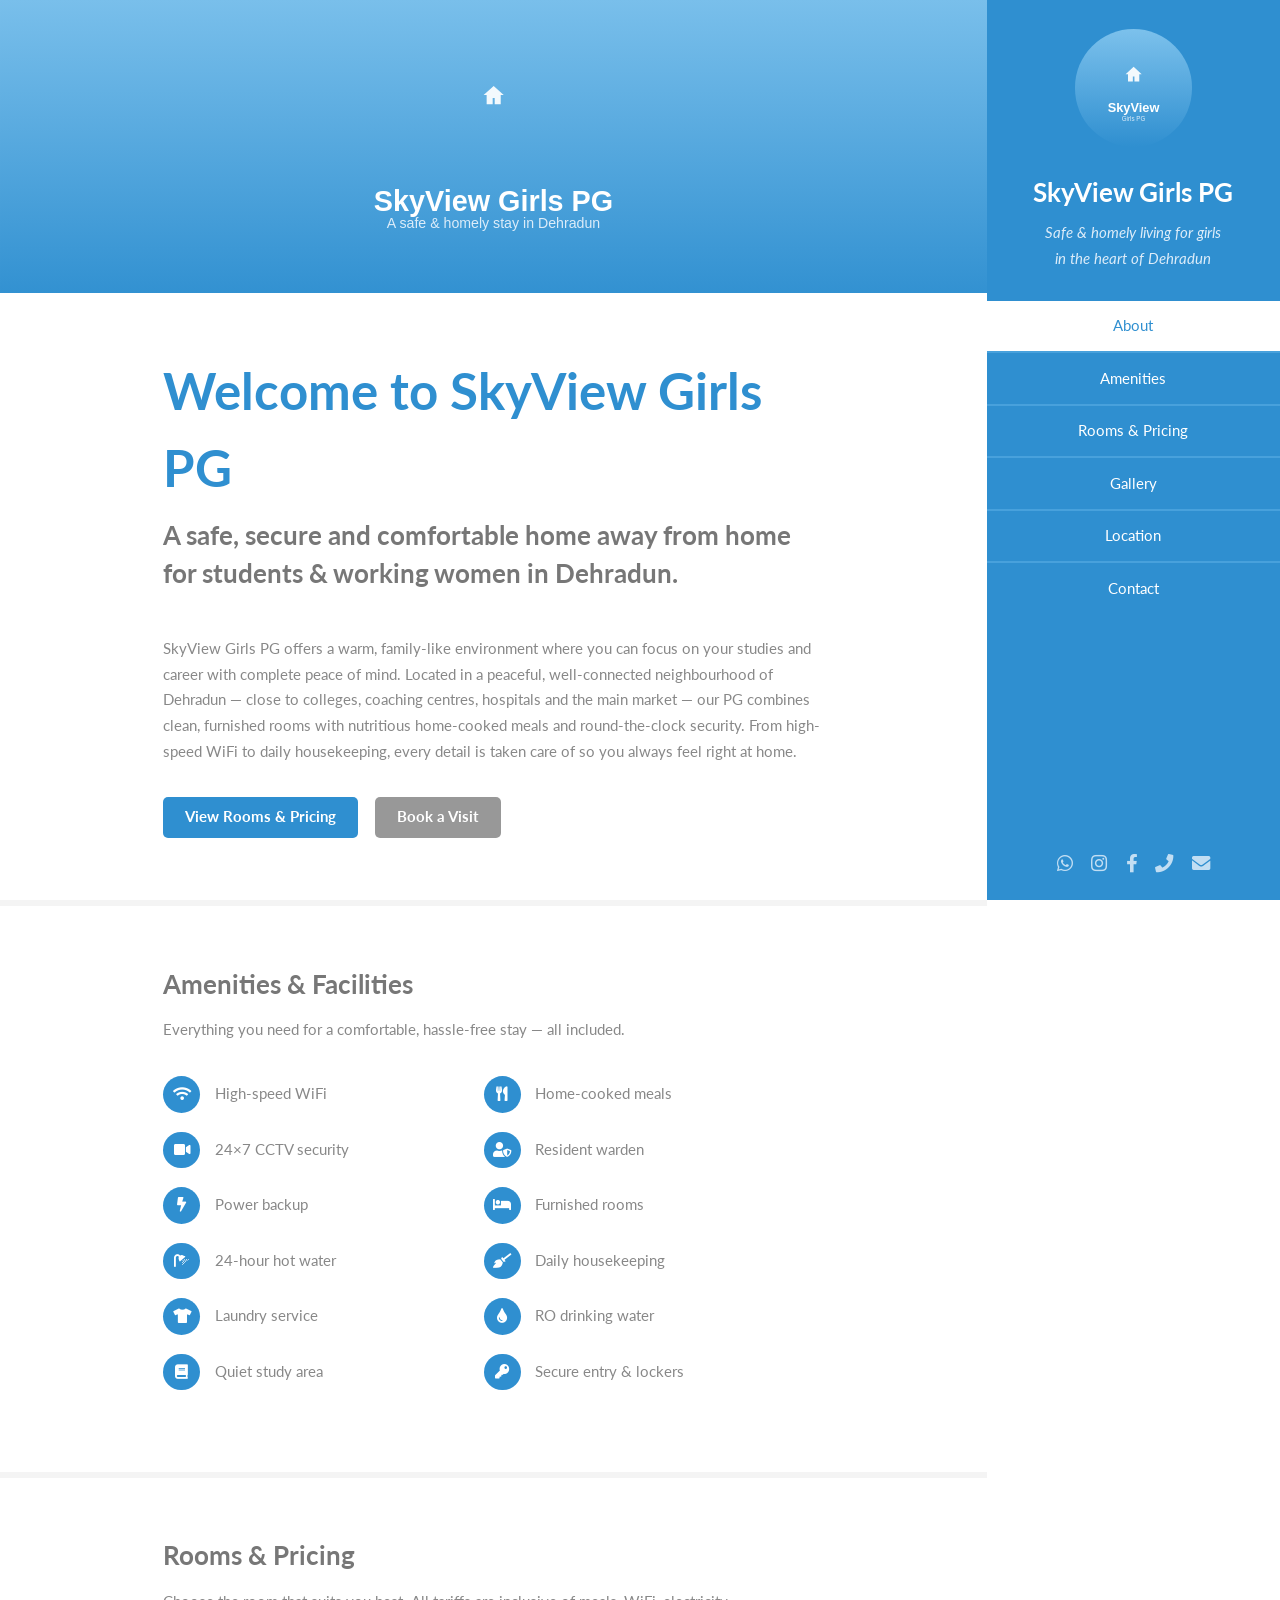
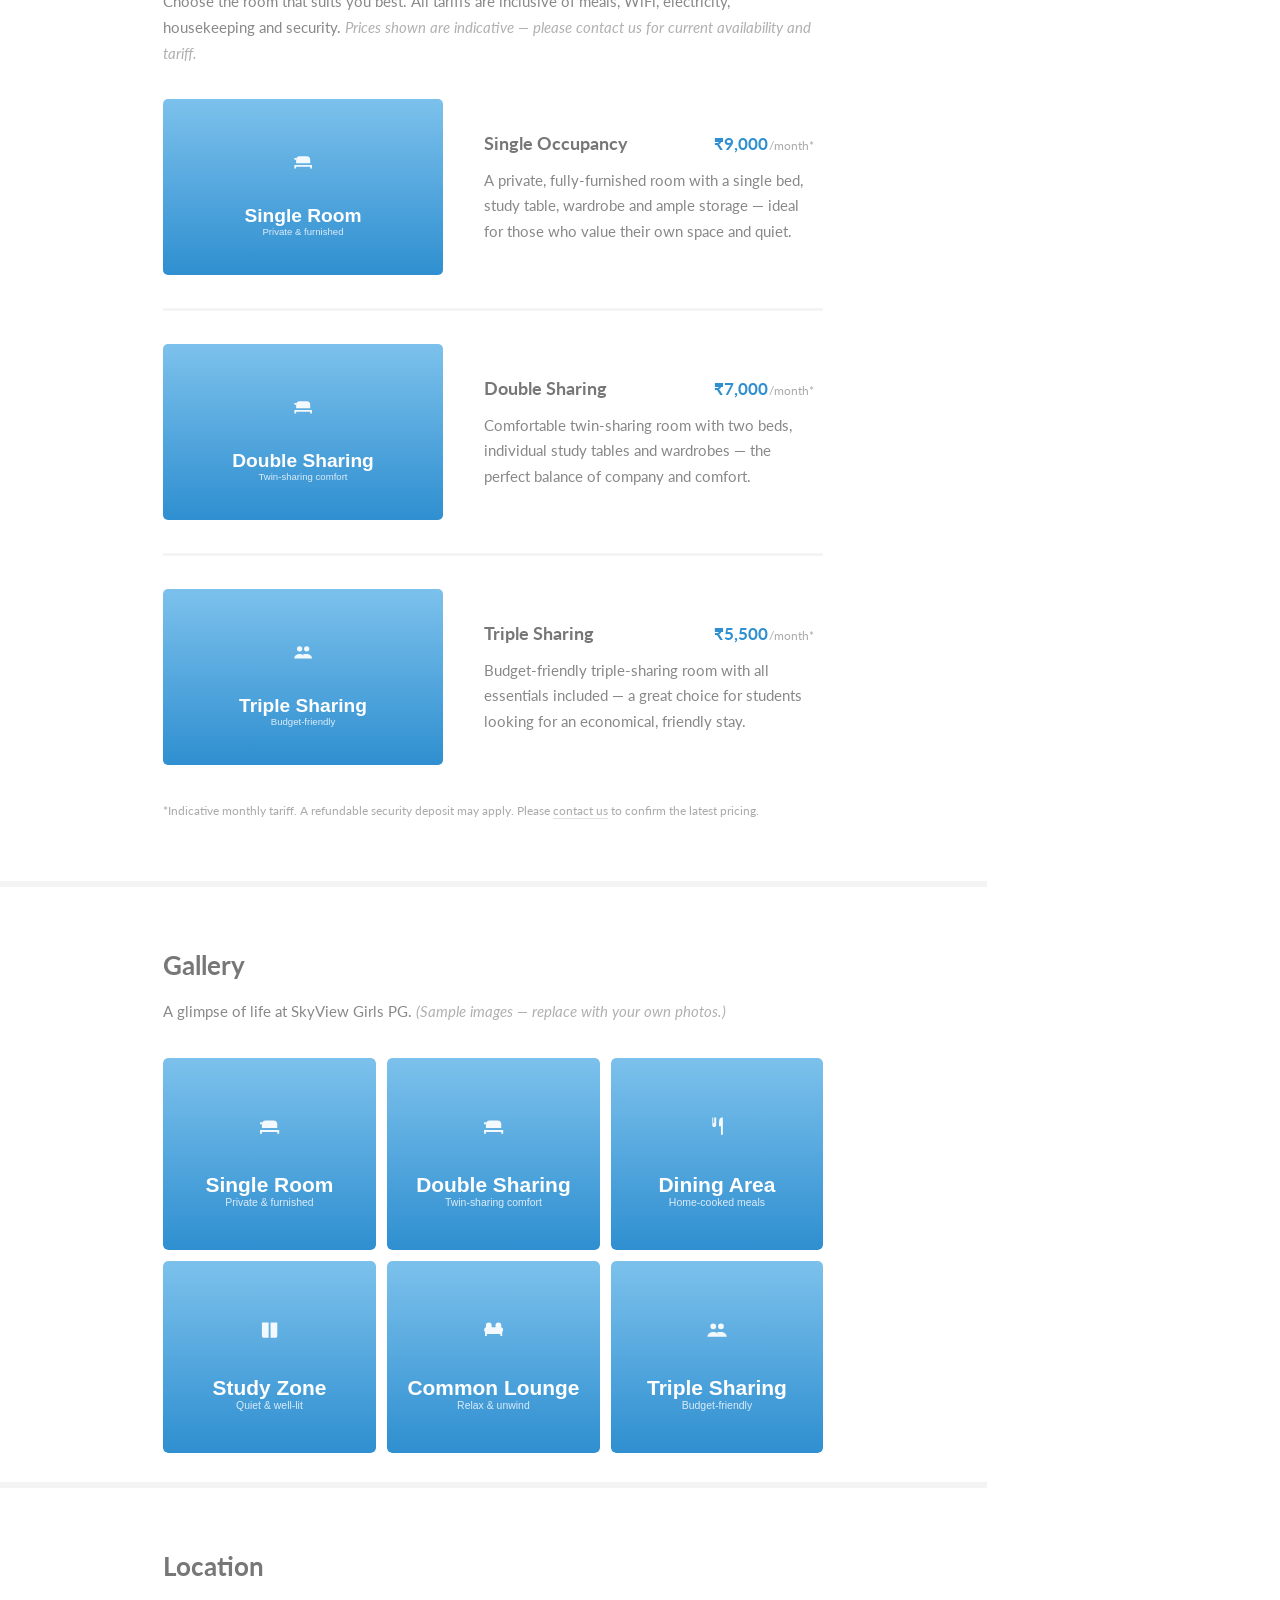
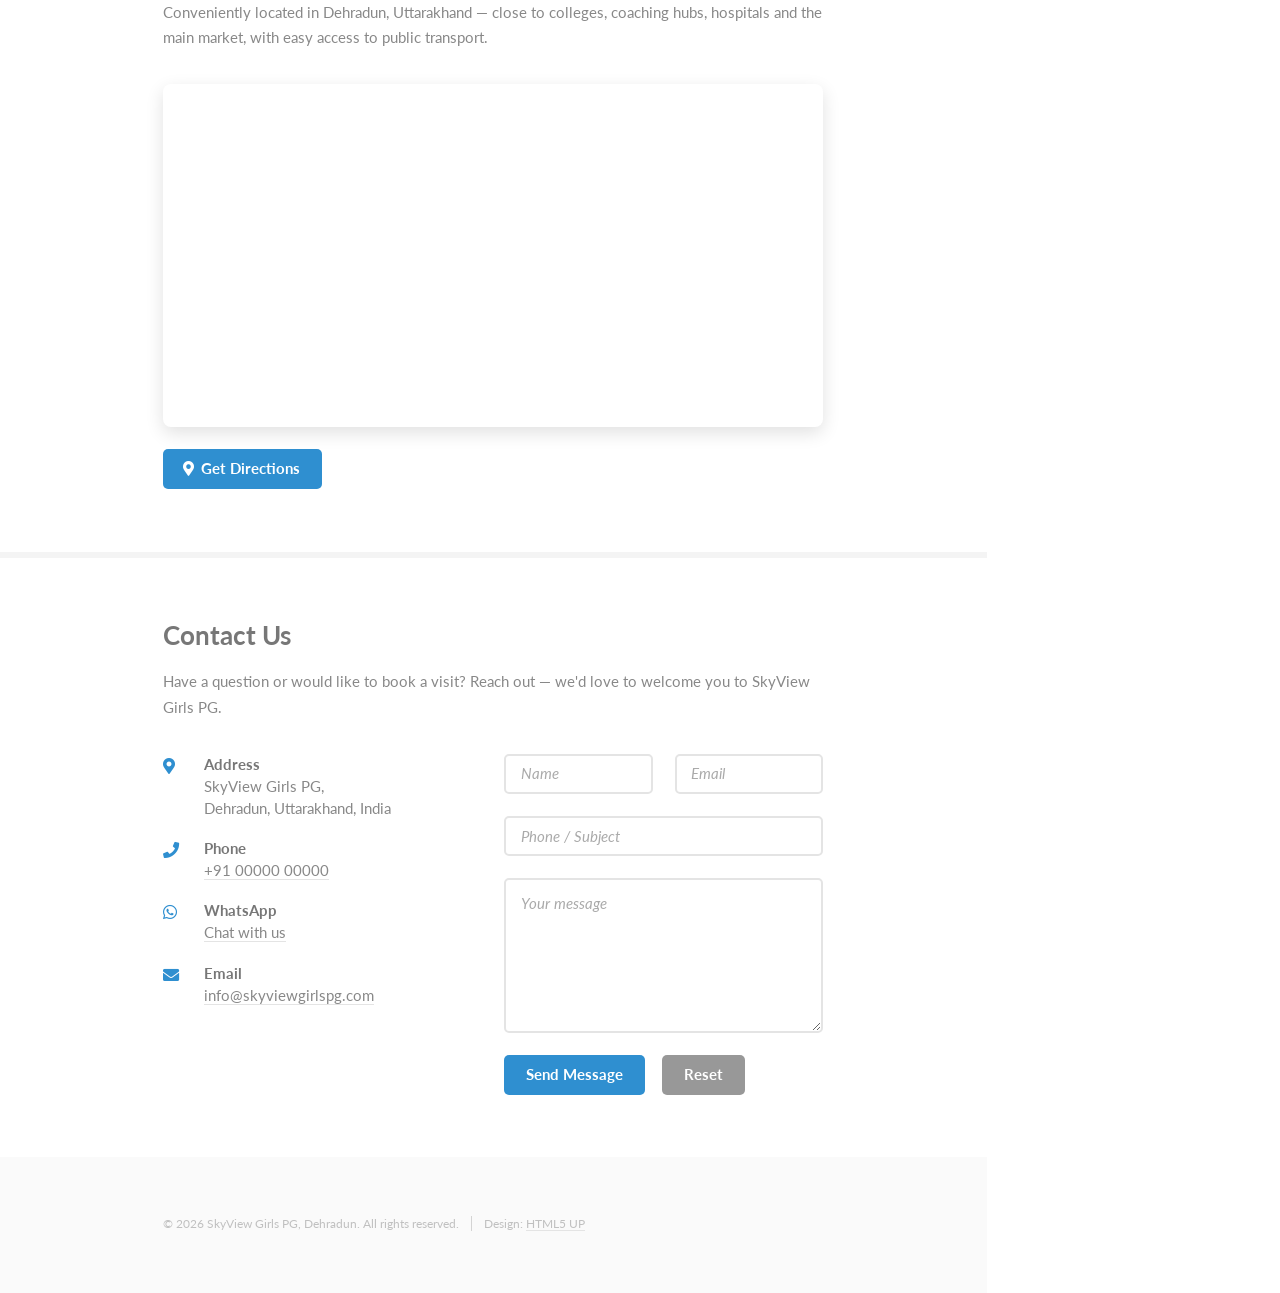
==== index.html @ c30abdba "Add files via upload" ====
<!DOCTYPE HTML>
<!--
	SkyView Girls PG, Dehradun
	Built on "Read Only" by HTML5 UP (html5up.net | @ajlkn)
	Free for personal and commercial use under the CCA 3.0 license (html5up.net/license)
-->
<html lang="en">
	<head>
		<title>SkyView Girls PG, Dehradun | Safe &amp; Homely Stay for Girls</title>
		<meta charset="utf-8" />
		<meta name="viewport" content="width=device-width, initial-scale=1" />
		<meta name="description" content="SkyView Girls PG, Dehradun - a safe, secure and homely paying guest accommodation for students and working women. Furnished rooms, home-cooked meals, WiFi, 24x7 CCTV security and power backup." />
		<meta name="keywords" content="Girls PG Dehradun, PG for girls Dehradun, ladies hostel Dehradun, working women PG, students PG Dehradun, SkyView Girls PG" />
		<meta property="og:title" content="SkyView Girls PG, Dehradun" />
		<meta property="og:description" content="A safe and comfortable home away from home for girls in Dehradun." />
		<meta property="og:type" content="website" />
		<link rel="stylesheet" href="assets/css/main.css" />
		<link rel="stylesheet" href="assets/css/custom.css" />
	</head>
	<body class="is-preload">

		<!-- Header / Sidebar -->
			<section id="header">
				<header>
					<span class="image avatar"><img src="images/logo.svg" alt="SkyView Girls PG logo" /></span>
					<h1 id="logo"><a href="#header">SkyView Girls PG</a></h1>
					<p>Safe &amp; homely living for girls<br />
					in the heart of Dehradun</p>
				</header>
				<nav id="nav">
					<ul>
						<li><a href="#one" class="active">About</a></li>
						<li><a href="#two">Amenities</a></li>
						<li><a href="#three">Rooms &amp; Pricing</a></li>
						<li><a href="#gallery">Gallery</a></li>
						<li><a href="#location">Location</a></li>
						<li><a href="#four">Contact</a></li>
					</ul>
				</nav>
				<footer>
					<ul class="icons">
						<li><a href="https://wa.me/910000000000" class="icon brands fa-whatsapp" target="_blank" rel="noopener"><span class="label">WhatsApp</span></a></li>
						<li><a href="https://www.instagram.com/" class="icon brands fa-instagram" target="_blank" rel="noopener"><span class="label">Instagram</span></a></li>
						<li><a href="https://www.facebook.com/" class="icon brands fa-facebook-f" target="_blank" rel="noopener"><span class="label">Facebook</span></a></li>
						<li><a href="tel:+910000000000" class="icon solid fa-phone"><span class="label">Phone</span></a></li>
						<li><a href="mailto:info@skyviewgirlspg.com" class="icon solid fa-envelope"><span class="label">Email</span></a></li>
					</ul>
				</footer>
			</section>

		<!-- Wrapper -->
			<div id="wrapper">

				<!-- Main -->
					<div id="main">

						<!-- About -->
							<section id="one">
								<div class="image main" data-position="center">
									<img src="images/banner.svg" alt="SkyView Girls PG, Dehradun" />
								</div>
								<div class="container">
									<header class="major">
										<h2>Welcome to SkyView Girls PG</h2>
										<p>A safe, secure and comfortable home away from home<br />
										for students &amp; working women in Dehradun.</p>
									</header>
									<p>SkyView Girls PG offers a warm, family-like environment where you can focus on your studies and career with complete peace of mind. Located in a peaceful, well-connected neighbourhood of Dehradun &mdash; close to colleges, coaching centres, hospitals and the main market &mdash; our PG combines clean, furnished rooms with nutritious home-cooked meals and round-the-clock security. From high-speed WiFi to daily housekeeping, every detail is taken care of so you always feel right at home.</p>
									<ul class="actions">
										<li><a href="#three" class="button primary">View Rooms &amp; Pricing</a></li>
										<li><a href="#four" class="button">Book a Visit</a></li>
									</ul>
								</div>
							</section>

						<!-- Amenities -->
							<section id="two">
								<div class="container">
									<h3>Amenities &amp; Facilities</h3>
									<p>Everything you need for a comfortable, hassle-free stay &mdash; all included.</p>
									<ul class="feature-icons">
										<li class="icon solid fa-wifi">High-speed WiFi</li>
										<li class="icon solid fa-utensils">Home-cooked meals</li>
										<li class="icon solid fa-video">24&times;7 CCTV security</li>
										<li class="icon solid fa-user-shield">Resident warden</li>
										<li class="icon solid fa-bolt">Power backup</li>
										<li class="icon solid fa-bed">Furnished rooms</li>
										<li class="icon solid fa-shower">24-hour hot water</li>
										<li class="icon solid fa-broom">Daily housekeeping</li>
										<li class="icon solid fa-tshirt">Laundry service</li>
										<li class="icon solid fa-tint">RO drinking water</li>
										<li class="icon solid fa-book">Quiet study area</li>
										<li class="icon solid fa-key">Secure entry &amp; lockers</li>
									</ul>
								</div>
							</section>

						<!-- Rooms & Pricing -->
							<section id="three">
								<div class="container">
									<h3>Rooms &amp; Pricing</h3>
									<p>Choose the room that suits you best. All tariffs are inclusive of meals, WiFi, electricity, housekeeping and security. <em>Prices shown are indicative &mdash; please contact us for current availability and tariff.</em></p>
									<div class="features">
										<article>
											<span class="image"><img src="images/room-single.svg" alt="Single occupancy room" /></span>
											<div class="inner">
												<h4>Single Occupancy <span class="price">&#8377;9,000<small>/month*</small></span></h4>
												<p>A private, fully-furnished room with a single bed, study table, wardrobe and ample storage &mdash; ideal for those who value their own space and quiet.</p>
											</div>
										</article>
										<article>
											<span class="image"><img src="images/room-double.svg" alt="Double sharing room" /></span>
											<div class="inner">
												<h4>Double Sharing <span class="price">&#8377;7,000<small>/month*</small></span></h4>
												<p>Comfortable twin-sharing room with two beds, individual study tables and wardrobes &mdash; the perfect balance of company and comfort.</p>
											</div>
										</article>
										<article>
											<span class="image"><img src="images/room-triple.svg" alt="Triple sharing room" /></span>
											<div class="inner">
												<h4>Triple Sharing <span class="price">&#8377;5,500<small>/month*</small></span></h4>
												<p>Budget-friendly triple-sharing room with all essentials included &mdash; a great choice for students looking for an economical, friendly stay.</p>
											</div>
										</article>
									</div>
									<p class="note">*Indicative monthly tariff. A refundable security deposit may apply. Please <a href="#four">contact us</a> to confirm the latest pricing.</p>
								</div>
							</section>

						<!-- Gallery -->
							<section id="gallery">
								<div class="container">
									<h3>Gallery</h3>
									<p>A glimpse of life at SkyView Girls PG. <em>(Sample images &mdash; replace with your own photos.)</em></p>
									<div class="row gtr-50 gtr-uniform gallery-grid">
										<div class="col-4 col-6-medium col-12-small"><span class="image fit"><img src="images/room-single.svg" alt="Single room" /></span></div>
										<div class="col-4 col-6-medium col-12-small"><span class="image fit"><img src="images/room-double.svg" alt="Double sharing room" /></span></div>
										<div class="col-4 col-6-medium col-12-small"><span class="image fit"><img src="images/gallery-dining.svg" alt="Dining area" /></span></div>
										<div class="col-4 col-6-medium col-12-small"><span class="image fit"><img src="images/gallery-study.svg" alt="Study zone" /></span></div>
										<div class="col-4 col-6-medium col-12-small"><span class="image fit"><img src="images/gallery-common.svg" alt="Common lounge" /></span></div>
										<div class="col-4 col-6-medium col-12-small"><span class="image fit"><img src="images/room-triple.svg" alt="Triple sharing room" /></span></div>
									</div>
								</div>
							</section>

						<!-- Location -->
							<section id="location">
								<div class="container">
									<h3>Location</h3>
									<p>Conveniently located in Dehradun, Uttarakhand &mdash; close to colleges, coaching hubs, hospitals and the main market, with easy access to public transport.</p>
									<div class="map-embed">
										<iframe
											title="SkyView Girls PG location map"
											src="https://maps.google.com/maps?q=SkyView%20Girl's%20PG%2C%20Dehradun&amp;z=16&amp;output=embed"
											loading="lazy" referrerpolicy="no-referrer-when-downgrade" allowfullscreen></iframe>
									</div>
									<ul class="actions">
										<li><a href="https://maps.app.goo.gl/1UruyWRMV9pZRRxg6" class="button primary icon solid fa-map-marker-alt" target="_blank" rel="noopener">Get Directions</a></li>
									</ul>
								</div>
							</section>

						<!-- Contact -->
							<section id="four">
								<div class="container">
									<h3>Contact Us</h3>
									<p>Have a question or would like to book a visit? Reach out &mdash; we'd love to welcome you to SkyView Girls PG.</p>

									<div class="row">
										<div class="col-6 col-12-medium">
											<ul class="contact-list">
												<li class="icon solid fa-map-marker-alt"><strong>Address</strong><br />SkyView Girls PG,<br />Dehradun, Uttarakhand, India</li>
												<li class="icon solid fa-phone"><strong>Phone</strong><br /><a href="tel:+910000000000">+91 00000 00000</a></li>
												<li class="icon brands fa-whatsapp"><strong>WhatsApp</strong><br /><a href="https://wa.me/910000000000" target="_blank" rel="noopener">Chat with us</a></li>
												<li class="icon solid fa-envelope"><strong>Email</strong><br /><a href="mailto:info@skyviewgirlspg.com">info@skyviewgirlspg.com</a></li>
											</ul>
										</div>
										<div class="col-6 col-12-medium">
											<!-- NOTE: This static site cannot send email on its own.
											     To receive submissions, set the form "action" to a service
											     like Formspree (https://formspree.io) — e.g.
											     action="https://formspree.io/f/your-id" method="POST" -->
											<form method="post" action="#">
												<div class="row gtr-uniform">
													<div class="col-6 col-12-xsmall"><input type="text" name="name" id="name" placeholder="Name" required /></div>
													<div class="col-6 col-12-xsmall"><input type="email" name="email" id="email" placeholder="Email" required /></div>
													<div class="col-12"><input type="text" name="subject" id="subject" placeholder="Phone / Subject" /></div>
													<div class="col-12"><textarea name="message" id="message" placeholder="Your message" rows="5"></textarea></div>
													<div class="col-12">
														<ul class="actions">
															<li><input type="submit" class="primary" value="Send Message" /></li>
															<li><input type="reset" value="Reset" /></li>
														</ul>
													</div>
												</div>
											</form>
										</div>
									</div>
								</div>
							</section>

					</div>

				<!-- Footer -->
					<section id="footer">
						<div class="container">
							<ul class="copyright">
								<li>&copy; 2026 SkyView Girls PG, Dehradun. All rights reserved.</li><li>Design: <a href="http://html5up.net">HTML5 UP</a></li>
							</ul>
						</div>
					</section>

			</div>

		<!-- Scripts -->
			<script src="assets/js/jquery.min.js"></script>
			<script src="assets/js/jquery.scrollex.min.js"></script>
			<script src="assets/js/jquery.scrolly.min.js"></script>
			<script src="assets/js/browser.min.js"></script>
			<script src="assets/js/breakpoints.min.js"></script>
			<script src="assets/js/util.js"></script>
			<script src="assets/js/main.js"></script>

	</body>
</html>
---- assets/css/main.css ----
@import url("fontawesome-all.min.css");
@import url("https://fonts.googleapis.com/css?family=Lato:400,400italic,700,700italic|Source+Code+Pro:400");

/*
	Read Only by HTML5 UP
	html5up.net | @ajlkn
	Free for personal and commercial use under the CCA 3.0 license (html5up.net/license)
*/

html, body, div, span, applet, object,
iframe, h1, h2, h3, h4, h5, h6, p, blockquote,
pre, a, abbr, acronym, address, big, cite,
code, del, dfn, em, img, ins, kbd, q, s, samp,
small, strike, strong, sub, sup, tt, var, b,
u, i, center, dl, dt, dd, ol, ul, li, fieldset,
form, label, legend, table, caption, tbody,
tfoot, thead, tr, th, td, article, aside,
canvas, details, embed, figure, figcaption,
footer, header, hgroup, menu, nav, output, ruby,
section, summary, time, mark, audio, video {
	margin: 0;
	padding: 0;
	border: 0;
	font-size: 100%;
	font: inherit;
	vertical-align: baseline;}

article, aside, details, figcaption, figure,
footer, header, hgroup, menu, nav, section {
	display: block;}

body {
	line-height: 1;
}

ol, ul {
	list-style: none;
}

blockquote, q {
	quotes: none;
}

	blockquote:before, blockquote:after, q:before, q:after {
		content: '';
		content: none;
	}

table {
	border-collapse: collapse;
	border-spacing: 0;
}

body {
	-webkit-text-size-adjust: none;
}

mark {
	background-color: transparent;
	color: inherit;
}

input::-moz-focus-inner {
	border: 0;
	padding: 0;
}

input, select, textarea {
	-moz-appearance: none;
	-webkit-appearance: none;
	-ms-appearance: none;
	appearance: none;
}

/* Basic */

	html {
		box-sizing: border-box;
	}

	*, *:before, *:after {
		box-sizing: inherit;
	}

	body {
		background: #fff;
	}

		body.is-preload *, body.is-preload *:before, body.is-preload *:after {
			-moz-animation: none !important;
			-webkit-animation: none !important;
			-ms-animation: none !important;
			animation: none !important;
			-moz-transition: none !important;
			-webkit-transition: none !important;
			-ms-transition: none !important;
			transition: none !important;
		}

	body, input, select, textarea {
		color: #888;
		font-family: "Lato", sans-serif;
		font-size: 16pt;
		font-weight: 400;
		line-height: 1.75em;
	}

	a {
		-moz-transition: color 0.2s ease-in-out, border-color 0.2s ease-in-out;
		-webkit-transition: color 0.2s ease-in-out, border-color 0.2s ease-in-out;
		-ms-transition: color 0.2s ease-in-out, border-color 0.2s ease-in-out;
		transition: color 0.2s ease-in-out, border-color 0.2s ease-in-out;
		border-bottom: solid 1px #e4e4e4;
		color: inherit;
		text-decoration: none;
	}

		a:hover {
			border-bottom-color: transparent;
			color: #2f8fd0 !important;
		}

	strong, b {
		color: #777;
		font-weight: 700;
	}

	em, i {
		font-style: italic;
	}

	p {
		margin: 0 0 2.25em 0;
	}

	h1, h2, h3, h4, h5, h6 {
		color: #777;
		font-weight: 700;
		line-height: 1em;
		margin: 0 0 0.5625em 0;
	}

		h1 a, h2 a, h3 a, h4 a, h5 a, h6 a {
			border: 0;
			color: inherit;
			text-decoration: none;
		}

	h2 {
		font-size: 2em;
		line-height: 1.5em;
	}

	h3 {
		font-size: 1.75em;
		line-height: 1.5em;
	}

	h4 {
		font-size: 1.25em;
		line-height: 1.5em;
	}

	h5 {
		font-size: 0.9em;
		line-height: 1.5em;
	}

	h6 {
		font-size: 0.7em;
		line-height: 1.5em;
	}

	sub {
		font-size: 0.8em;
		position: relative;
		top: 0.5em;
	}

	sup {
		font-size: 0.8em;
		position: relative;
		top: -0.5em;
	}

	hr {
		border: 0;
		border-bottom: solid 2px #f4f4f4;
		margin: 2.25em 0;
	}

		hr.major {
			margin: 3.375em 0;
		}

	blockquote {
		border-left: solid 8px #e4e4e4;
		font-style: italic;
		margin: 0 0 2.25em 0;
		padding: 0.5em 0 0.5em 2em;
	}

	code {
		background: #555;
		border-radius: 5px;
		color: #fff;
		font-family: "Source Code Pro", monospace;
		font-size: 0.9em;
		margin: 0 0.25em;
		padding: 0.25em 0.65em;
	}

	pre {
		font-family: "Source Code Pro", monospace;
		font-size: 0.9em;
		margin: 0 0 2.25em 0;
	}

		pre code {
			-webkit-overflow-scrolling: touch;
			display: block;
			line-height: 1.5em;
			overflow-x: auto;
			padding: 1em 1.5em;
		}

	.align-left {
		text-align: left;
	}

	.align-center {
		text-align: center;
	}

	.align-right {
		text-align: right;
	}

/* Row */

	.row {
		display: flex;
		flex-wrap: wrap;
		box-sizing: border-box;
		align-items: stretch;
	}

		.row > * {
			box-sizing: border-box;
		}

		.row.gtr-uniform > * > :last-child {
			margin-bottom: 0;
		}

		.row.aln-left {
			justify-content: flex-start;
		}

		.row.aln-center {
			justify-content: center;
		}

		.row.aln-right {
			justify-content: flex-end;
		}

		.row.aln-top {
			align-items: flex-start;
		}

		.row.aln-middle {
			align-items: center;
		}

		.row.aln-bottom {
			align-items: flex-end;
		}

		.row > .imp {
			order: -1;
		}

		.row > .col-1 {
			width: 8.33333%;
		}

		.row > .off-1 {
			margin-left: 8.33333%;
		}

		.row > .col-2 {
			width: 16.66667%;
		}

		.row > .off-2 {
			margin-left: 16.66667%;
		}

		.row > .col-3 {
			width: 25%;
		}

		.row > .off-3 {
			margin-left: 25%;
		}

		.row > .col-4 {
			width: 33.33333%;
		}

		.row > .off-4 {
			margin-left: 33.33333%;
		}

		.row > .col-5 {
			width: 41.66667%;
		}

		.row > .off-5 {
			margin-left: 41.66667%;
		}

		.row > .col-6 {
			width: 50%;
		}

		.row > .off-6 {
			margin-left: 50%;
		}

		.row > .col-7 {
			width: 58.33333%;
		}

		.row > .off-7 {
			margin-left: 58.33333%;
		}

		.row > .col-8 {
			width: 66.66667%;
		}

		.row > .off-8 {
			margin-left: 66.66667%;
		}

		.row > .col-9 {
			width: 75%;
		}

		.row > .off-9 {
			margin-left: 75%;
		}

		.row > .col-10 {
			width: 83.33333%;
		}

		.row > .off-10 {
			margin-left: 83.33333%;
		}

		.row > .col-11 {
			width: 91.66667%;
		}

		.row > .off-11 {
			margin-left: 91.66667%;
		}

		.row > .col-12 {
			width: 100%;
		}

		.row > .off-12 {
			margin-left: 100%;
		}

		.row.gtr-0 {
			margin-top: 0;
			margin-left: 0em;
		}

			.row.gtr-0 > * {
				padding: 0 0 0 0em;
			}

			.row.gtr-0.gtr-uniform {
				margin-top: 0em;
			}

				.row.gtr-0.gtr-uniform > * {
					padding-top: 0em;
				}

		.row.gtr-25 {
			margin-top: 0;
			margin-left: -0.5em;
		}

			.row.gtr-25 > * {
				padding: 0 0 0 0.5em;
			}

			.row.gtr-25.gtr-uniform {
				margin-top: -0.5em;
			}

				.row.gtr-25.gtr-uniform > * {
					padding-top: 0.5em;
				}

		.row.gtr-50 {
			margin-top: 0;
			margin-left: -1em;
		}

			.row.gtr-50 > * {
				padding: 0 0 0 1em;
			}

			.row.gtr-50.gtr-uniform {
				margin-top: -1em;
			}

				.row.gtr-50.gtr-uniform > * {
					padding-top: 1em;
				}

		.row {
			margin-top: 0;
			margin-left: -2em;
		}

			.row > * {
				padding: 0 0 0 2em;
			}

			.row.gtr-uniform {
				margin-top: -2em;
			}

				.row.gtr-uniform > * {
					padding-top: 2em;
				}

		.row.gtr-150 {
			margin-top: 0;
			margin-left: -3em;
		}

			.row.gtr-150 > * {
				padding: 0 0 0 3em;
			}

			.row.gtr-150.gtr-uniform {
				margin-top: -3em;
			}

				.row.gtr-150.gtr-uniform > * {
					padding-top: 3em;
				}

		.row.gtr-200 {
			margin-top: 0;
			margin-left: -4em;
		}

			.row.gtr-200 > * {
				padding: 0 0 0 4em;
			}

			.row.gtr-200.gtr-uniform {
				margin-top: -4em;
			}

				.row.gtr-200.gtr-uniform > * {
					padding-top: 4em;
				}

		@media screen and (max-width: 1680px) {

			.row {
				display: flex;
				flex-wrap: wrap;
				box-sizing: border-box;
				align-items: stretch;
			}

				.row > * {
					box-sizing: border-box;
				}

				.row.gtr-uniform > * > :last-child {
					margin-bottom: 0;
				}

				.row.aln-left {
					justify-content: flex-start;
				}

				.row.aln-center {
					justify-content: center;
				}

				.row.aln-right {
					justify-content: flex-end;
				}

				.row.aln-top {
					align-items: flex-start;
				}

				.row.aln-middle {
					align-items: center;
				}

				.row.aln-bottom {
					align-items: flex-end;
				}

				.row > .imp-xlarge {
					order: -1;
				}

				.row > .col-1-xlarge {
					width: 8.33333%;
				}

				.row > .off-1-xlarge {
					margin-left: 8.33333%;
				}

				.row > .col-2-xlarge {
					width: 16.66667%;
				}

				.row > .off-2-xlarge {
					margin-left: 16.66667%;
				}

				.row > .col-3-xlarge {
					width: 25%;
				}

				.row > .off-3-xlarge {
					margin-left: 25%;
				}

				.row > .col-4-xlarge {
					width: 33.33333%;
				}

				.row > .off-4-xlarge {
					margin-left: 33.33333%;
				}

				.row > .col-5-xlarge {
					width: 41.66667%;
				}

				.row > .off-5-xlarge {
					margin-left: 41.66667%;
				}

				.row > .col-6-xlarge {
					width: 50%;
				}

				.row > .off-6-xlarge {
					margin-left: 50%;
				}

				.row > .col-7-xlarge {
					width: 58.33333%;
				}

				.row > .off-7-xlarge {
					margin-left: 58.33333%;
				}

				.row > .col-8-xlarge {
					width: 66.66667%;
				}

				.row > .off-8-xlarge {
					margin-left: 66.66667%;
				}

				.row > .col-9-xlarge {
					width: 75%;
				}

				.row > .off-9-xlarge {
					margin-left: 75%;
				}

				.row > .col-10-xlarge {
					width: 83.33333%;
				}

				.row > .off-10-xlarge {
					margin-left: 83.33333%;
				}

				.row > .col-11-xlarge {
					width: 91.66667%;
				}

				.row > .off-11-xlarge {
					margin-left: 91.66667%;
				}

				.row > .col-12-xlarge {
					width: 100%;
				}

				.row > .off-12-xlarge {
					margin-left: 100%;
				}

				.row.gtr-0 {
					margin-top: 0;
					margin-left: 0em;
				}

					.row.gtr-0 > * {
						padding: 0 0 0 0em;
					}

					.row.gtr-0.gtr-uniform {
						margin-top: 0em;
					}

						.row.gtr-0.gtr-uniform > * {
							padding-top: 0em;
						}

				.row.gtr-25 {
					margin-top: 0;
					margin-left: -0.5em;
				}

					.row.gtr-25 > * {
						padding: 0 0 0 0.5em;
					}

					.row.gtr-25.gtr-uniform {
						margin-top: -0.5em;
					}

						.row.gtr-25.gtr-uniform > * {
							padding-top: 0.5em;
						}

				.row.gtr-50 {
					margin-top: 0;
					margin-left: -1em;
				}

					.row.gtr-50 > * {
						padding: 0 0 0 1em;
					}

					.row.gtr-50.gtr-uniform {
						margin-top: -1em;
					}

						.row.gtr-50.gtr-uniform > * {
							padding-top: 1em;
						}

				.row {
					margin-top: 0;
					margin-left: -2em;
				}

					.row > * {
						padding: 0 0 0 2em;
					}

					.row.gtr-uniform {
						margin-top: -2em;
					}

						.row.gtr-uniform > * {
							padding-top: 2em;
						}

				.row.gtr-150 {
					margin-top: 0;
					margin-left: -3em;
				}

					.row.gtr-150 > * {
						padding: 0 0 0 3em;
					}

					.row.gtr-150.gtr-uniform {
						margin-top: -3em;
					}

						.row.gtr-150.gtr-uniform > * {
							padding-top: 3em;
						}

				.row.gtr-200 {
					margin-top: 0;
					margin-left: -4em;
				}

					.row.gtr-200 > * {
						padding: 0 0 0 4em;
					}

					.row.gtr-200.gtr-uniform {
						margin-top: -4em;
					}

						.row.gtr-200.gtr-uniform > * {
							padding-top: 4em;
						}

		}

		@media screen and (max-width: 1280px) {

			.row {
				display: flex;
				flex-wrap: wrap;
				box-sizing: border-box;
				align-items: stretch;
			}

				.row > * {
					box-sizing: border-box;
				}

				.row.gtr-uniform > * > :last-child {
					margin-bottom: 0;
				}

				.row.aln-left {
					justify-content: flex-start;
				}

				.row.aln-center {
					justify-content: center;
				}

				.row.aln-right {
					justify-content: flex-end;
				}

				.row.aln-top {
					align-items: flex-start;
				}

				.row.aln-middle {
					align-items: center;
				}

				.row.aln-bottom {
					align-items: flex-end;
				}

				.row > .imp-large {
					order: -1;
				}

				.row > .col-1-large {
					width: 8.33333%;
				}

				.row > .off-1-large {
					margin-left: 8.33333%;
				}

				.row > .col-2-large {
					width: 16.66667%;
				}

				.row > .off-2-large {
					margin-left: 16.66667%;
				}

				.row > .col-3-large {
					width: 25%;
				}

				.row > .off-3-large {
					margin-left: 25%;
				}

				.row > .col-4-large {
					width: 33.33333%;
				}

				.row > .off-4-large {
					margin-left: 33.33333%;
				}

				.row > .col-5-large {
					width: 41.66667%;
				}

				.row > .off-5-large {
					margin-left: 41.66667%;
				}

				.row > .col-6-large {
					width: 50%;
				}

				.row > .off-6-large {
					margin-left: 50%;
				}

				.row > .col-7-large {
					width: 58.33333%;
				}

				.row > .off-7-large {
					margin-left: 58.33333%;
				}

				.row > .col-8-large {
					width: 66.66667%;
				}

				.row > .off-8-large {
					margin-left: 66.66667%;
				}

				.row > .col-9-large {
					width: 75%;
				}

				.row > .off-9-large {
					margin-left: 75%;
				}

				.row > .col-10-large {
					width: 83.33333%;
				}

				.row > .off-10-large {
					margin-left: 83.33333%;
				}

				.row > .col-11-large {
					width: 91.66667%;
				}

				.row > .off-11-large {
					margin-left: 91.66667%;
				}

				.row > .col-12-large {
					width: 100%;
				}

				.row > .off-12-large {
					margin-left: 100%;
				}

				.row.gtr-0 {
					margin-top: 0;
					margin-left: 0em;
				}

					.row.gtr-0 > * {
						padding: 0 0 0 0em;
					}

					.row.gtr-0.gtr-uniform {
						margin-top: 0em;
					}

						.row.gtr-0.gtr-uniform > * {
							padding-top: 0em;
						}

				.row.gtr-25 {
					margin-top: 0;
					margin-left: -0.375em;
				}

					.row.gtr-25 > * {
						padding: 0 0 0 0.375em;
					}

					.row.gtr-25.gtr-uniform {
						margin-top: -0.375em;
					}

						.row.gtr-25.gtr-uniform > * {
							padding-top: 0.375em;
						}

				.row.gtr-50 {
					margin-top: 0;
					margin-left: -0.75em;
				}

					.row.gtr-50 > * {
						padding: 0 0 0 0.75em;
					}

					.row.gtr-50.gtr-uniform {
						margin-top: -0.75em;
					}

						.row.gtr-50.gtr-uniform > * {
							padding-top: 0.75em;
						}

				.row {
					margin-top: 0;
					margin-left: -1.5em;
				}

					.row > * {
						padding: 0 0 0 1.5em;
					}

					.row.gtr-uniform {
						margin-top: -1.5em;
					}

						.row.gtr-uniform > * {
							padding-top: 1.5em;
						}

				.row.gtr-150 {
					margin-top: 0;
					margin-left: -2.25em;
				}

					.row.gtr-150 > * {
						padding: 0 0 0 2.25em;
					}

					.row.gtr-150.gtr-uniform {
						margin-top: -2.25em;
					}

						.row.gtr-150.gtr-uniform > * {
							padding-top: 2.25em;
						}

				.row.gtr-200 {
					margin-top: 0;
					margin-left: -3em;
				}

					.row.gtr-200 > * {
						padding: 0 0 0 3em;
					}

					.row.gtr-200.gtr-uniform {
						margin-top: -3em;
					}

						.row.gtr-200.gtr-uniform > * {
							padding-top: 3em;
						}

		}

		@media screen and (max-width: 1024px) {

			.row {
				display: flex;
				flex-wrap: wrap;
				box-sizing: border-box;
				align-items: stretch;
			}

				.row > * {
					box-sizing: border-box;
				}

				.row.gtr-uniform > * > :last-child {
					margin-bottom: 0;
				}

				.row.aln-left {
					justify-content: flex-start;
				}

				.row.aln-center {
					justify-content: center;
				}

				.row.aln-right {
					justify-content: flex-end;
				}

				.row.aln-top {
					align-items: flex-start;
				}

				.row.aln-middle {
					align-items: center;
				}

				.row.aln-bottom {
					align-items: flex-end;
				}

				.row > .imp-medium {
					order: -1;
				}

				.row > .col-1-medium {
					width: 8.33333%;
				}

				.row > .off-1-medium {
					margin-left: 8.33333%;
				}

				.row > .col-2-medium {
					width: 16.66667%;
				}

				.row > .off-2-medium {
					margin-left: 16.66667%;
				}

				.row > .col-3-medium {
					width: 25%;
				}

				.row > .off-3-medium {
					margin-left: 25%;
				}

				.row > .col-4-medium {
					width: 33.33333%;
				}

				.row > .off-4-medium {
					margin-left: 33.33333%;
				}

				.row > .col-5-medium {
					width: 41.66667%;
				}

				.row > .off-5-medium {
					margin-left: 41.66667%;
				}

				.row > .col-6-medium {
					width: 50%;
				}

				.row > .off-6-medium {
					margin-left: 50%;
				}

				.row > .col-7-medium {
					width: 58.33333%;
				}

				.row > .off-7-medium {
					margin-left: 58.33333%;
				}

				.row > .col-8-medium {
					width: 66.66667%;
				}

				.row > .off-8-medium {
					margin-left: 66.66667%;
				}

				.row > .col-9-medium {
					width: 75%;
				}

				.row > .off-9-medium {
					margin-left: 75%;
				}

				.row > .col-10-medium {
					width: 83.33333%;
				}

				.row > .off-10-medium {
					margin-left: 83.33333%;
				}

				.row > .col-11-medium {
					width: 91.66667%;
				}

				.row > .off-11-medium {
					margin-left: 91.66667%;
				}

				.row > .col-12-medium {
					width: 100%;
				}

				.row > .off-12-medium {
					margin-left: 100%;
				}

				.row.gtr-0 {
					margin-top: 0;
					margin-left: 0em;
				}

					.row.gtr-0 > * {
						padding: 0 0 0 0em;
					}

					.row.gtr-0.gtr-uniform {
						margin-top: 0em;
					}

						.row.gtr-0.gtr-uniform > * {
							padding-top: 0em;
						}

				.row.gtr-25 {
					margin-top: 0;
					margin-left: -0.375em;
				}

					.row.gtr-25 > * {
						padding: 0 0 0 0.375em;
					}

					.row.gtr-25.gtr-uniform {
						margin-top: -0.375em;
					}

						.row.gtr-25.gtr-uniform > * {
							padding-top: 0.375em;
						}

				.row.gtr-50 {
					margin-top: 0;
					margin-left: -0.75em;
				}

					.row.gtr-50 > * {
						padding: 0 0 0 0.75em;
					}

					.row.gtr-50.gtr-uniform {
						margin-top: -0.75em;
					}

						.row.gtr-50.gtr-uniform > * {
							padding-top: 0.75em;
						}

				.row {
					margin-top: 0;
					margin-left: -1.5em;
				}

					.row > * {
						padding: 0 0 0 1.5em;
					}

					.row.gtr-uniform {
						margin-top: -1.5em;
					}

						.row.gtr-uniform > * {
							padding-top: 1.5em;
						}

				.row.gtr-150 {
					margin-top: 0;
					margin-left: -2.25em;
				}

					.row.gtr-150 > * {
						padding: 0 0 0 2.25em;
					}

					.row.gtr-150.gtr-uniform {
						margin-top: -2.25em;
					}

						.row.gtr-150.gtr-uniform > * {
							padding-top: 2.25em;
						}

				.row.gtr-200 {
					margin-top: 0;
					margin-left: -3em;
				}

					.row.gtr-200 > * {
						padding: 0 0 0 3em;
					}

					.row.gtr-200.gtr-uniform {
						margin-top: -3em;
					}

						.row.gtr-200.gtr-uniform > * {
							padding-top: 3em;
						}

		}

		@media screen and (max-width: 736px) {

			.row {
				display: flex;
				flex-wrap: wrap;
				box-sizing: border-box;
				align-items: stretch;
			}

				.row > * {
					box-sizing: border-box;
				}

				.row.gtr-uniform > * > :last-child {
					margin-bottom: 0;
				}

				.row.aln-left {
					justify-content: flex-start;
				}

				.row.aln-center {
					justify-content: center;
				}

				.row.aln-right {
					justify-content: flex-end;
				}

				.row.aln-top {
					align-items: flex-start;
				}

				.row.aln-middle {
					align-items: center;
				}

				.row.aln-bottom {
					align-items: flex-end;
				}

				.row > .imp-small {
					order: -1;
				}

				.row > .col-1-small {
					width: 8.33333%;
				}

				.row > .off-1-small {
					margin-left: 8.33333%;
				}

				.row > .col-2-small {
					width: 16.66667%;
				}

				.row > .off-2-small {
					margin-left: 16.66667%;
				}

				.row > .col-3-small {
					width: 25%;
				}

				.row > .off-3-small {
					margin-left: 25%;
				}

				.row > .col-4-small {
					width: 33.33333%;
				}

				.row > .off-4-small {
					margin-left: 33.33333%;
				}

				.row > .col-5-small {
					width: 41.66667%;
				}

				.row > .off-5-small {
					margin-left: 41.66667%;
				}

				.row > .col-6-small {
					width: 50%;
				}

				.row > .off-6-small {
					margin-left: 50%;
				}

				.row > .col-7-small {
					width: 58.33333%;
				}

				.row > .off-7-small {
					margin-left: 58.33333%;
				}

				.row > .col-8-small {
					width: 66.66667%;
				}

				.row > .off-8-small {
					margin-left: 66.66667%;
				}

				.row > .col-9-small {
					width: 75%;
				}

				.row > .off-9-small {
					margin-left: 75%;
				}

				.row > .col-10-small {
					width: 83.33333%;
				}

				.row > .off-10-small {
					margin-left: 83.33333%;
				}

				.row > .col-11-small {
					width: 91.66667%;
				}

				.row > .off-11-small {
					margin-left: 91.66667%;
				}

				.row > .col-12-small {
					width: 100%;
				}

				.row > .off-12-small {
					margin-left: 100%;
				}

				.row.gtr-0 {
					margin-top: 0;
					margin-left: 0em;
				}

					.row.gtr-0 > * {
						padding: 0 0 0 0em;
					}

					.row.gtr-0.gtr-uniform {
						margin-top: 0em;
					}

						.row.gtr-0.gtr-uniform > * {
							padding-top: 0em;
						}

				.row.gtr-25 {
					margin-top: 0;
					margin-left: -0.3125em;
				}

					.row.gtr-25 > * {
						padding: 0 0 0 0.3125em;
					}

					.row.gtr-25.gtr-uniform {
						margin-top: -0.3125em;
					}

						.row.gtr-25.gtr-uniform > * {
							padding-top: 0.3125em;
						}

				.row.gtr-50 {
					margin-top: 0;
					margin-left: -0.625em;
				}

					.row.gtr-50 > * {
						padding: 0 0 0 0.625em;
					}

					.row.gtr-50.gtr-uniform {
						margin-top: -0.625em;
					}

						.row.gtr-50.gtr-uniform > * {
							padding-top: 0.625em;
						}

				.row {
					margin-top: 0;
					margin-left: -1.25em;
				}

					.row > * {
						padding: 0 0 0 1.25em;
					}

					.row.gtr-uniform {
						margin-top: -1.25em;
					}

						.row.gtr-uniform > * {
							padding-top: 1.25em;
						}

				.row.gtr-150 {
					margin-top: 0;
					margin-left: -1.875em;
				}

					.row.gtr-150 > * {
						padding: 0 0 0 1.875em;
					}

					.row.gtr-150.gtr-uniform {
						margin-top: -1.875em;
					}

						.row.gtr-150.gtr-uniform > * {
							padding-top: 1.875em;
						}

				.row.gtr-200 {
					margin-top: 0;
					margin-left: -2.5em;
				}

					.row.gtr-200 > * {
						padding: 0 0 0 2.5em;
					}

					.row.gtr-200.gtr-uniform {
						margin-top: -2.5em;
					}

						.row.gtr-200.gtr-uniform > * {
							padding-top: 2.5em;
						}

		}

		@media screen and (max-width: 480px) {

			.row {
				display: flex;
				flex-wrap: wrap;
				box-sizing: border-box;
				align-items: stretch;
			}

				.row > * {
					box-sizing: border-box;
				}

				.row.gtr-uniform > * > :last-child {
					margin-bottom: 0;
				}

				.row.aln-left {
					justify-content: flex-start;
				}

				.row.aln-center {
					justify-content: center;
				}

				.row.aln-right {
					justify-content: flex-end;
				}

				.row.aln-top {
					align-items: flex-start;
				}

				.row.aln-middle {
					align-items: center;
				}

				.row.aln-bottom {
					align-items: flex-end;
				}

				.row > .imp-xsmall {
					order: -1;
				}

				.row > .col-1-xsmall {
					width: 8.33333%;
				}

				.row > .off-1-xsmall {
					margin-left: 8.33333%;
				}

				.row > .col-2-xsmall {
					width: 16.66667%;
				}

				.row > .off-2-xsmall {
					margin-left: 16.66667%;
				}

				.row > .col-3-xsmall {
					width: 25%;
				}

				.row > .off-3-xsmall {
					margin-left: 25%;
				}

				.row > .col-4-xsmall {
					width: 33.33333%;
				}

				.row > .off-4-xsmall {
					margin-left: 33.33333%;
				}

				.row > .col-5-xsmall {
					width: 41.66667%;
				}

				.row > .off-5-xsmall {
					margin-left: 41.66667%;
				}

				.row > .col-6-xsmall {
					width: 50%;
				}

				.row > .off-6-xsmall {
					margin-left: 50%;
				}

				.row > .col-7-xsmall {
					width: 58.33333%;
				}

				.row > .off-7-xsmall {
					margin-left: 58.33333%;
				}

				.row > .col-8-xsmall {
					width: 66.66667%;
				}

				.row > .off-8-xsmall {
					margin-left: 66.66667%;
				}

				.row > .col-9-xsmall {
					width: 75%;
				}

				.row > .off-9-xsmall {
					margin-left: 75%;
				}

				.row > .col-10-xsmall {
					width: 83.33333%;
				}

				.row > .off-10-xsmall {
					margin-left: 83.33333%;
				}

				.row > .col-11-xsmall {
					width: 91.66667%;
				}

				.row > .off-11-xsmall {
					margin-left: 91.66667%;
				}

				.row > .col-12-xsmall {
					width: 100%;
				}

				.row > .off-12-xsmall {
					margin-left: 100%;
				}

				.row.gtr-0 {
					margin-top: 0;
					margin-left: 0em;
				}

					.row.gtr-0 > * {
						padding: 0 0 0 0em;
					}

					.row.gtr-0.gtr-uniform {
						margin-top: 0em;
					}

						.row.gtr-0.gtr-uniform > * {
							padding-top: 0em;
						}

				.row.gtr-25 {
					margin-top: 0;
					margin-left: -0.3125em;
				}

					.row.gtr-25 > * {
						padding: 0 0 0 0.3125em;
					}

					.row.gtr-25.gtr-uniform {
						margin-top: -0.3125em;
					}

						.row.gtr-25.gtr-uniform > * {
							padding-top: 0.3125em;
						}

				.row.gtr-50 {
					margin-top: 0;
					margin-left: -0.625em;
				}

					.row.gtr-50 > * {
						padding: 0 0 0 0.625em;
					}

					.row.gtr-50.gtr-uniform {
						margin-top: -0.625em;
					}

						.row.gtr-50.gtr-uniform > * {
							padding-top: 0.625em;
						}

				.row {
					margin-top: 0;
					margin-left: -1.25em;
				}

					.row > * {
						padding: 0 0 0 1.25em;
					}

					.row.gtr-uniform {
						margin-top: -1.25em;
					}

						.row.gtr-uniform > * {
							padding-top: 1.25em;
						}

				.row.gtr-150 {
					margin-top: 0;
					margin-left: -1.875em;
				}

					.row.gtr-150 > * {
						padding: 0 0 0 1.875em;
					}

					.row.gtr-150.gtr-uniform {
						margin-top: -1.875em;
					}

						.row.gtr-150.gtr-uniform > * {
							padding-top: 1.875em;
						}

				.row.gtr-200 {
					margin-top: 0;
					margin-left: -2.5em;
				}

					.row.gtr-200 > * {
						padding: 0 0 0 2.5em;
					}

					.row.gtr-200.gtr-uniform {
						margin-top: -2.5em;
					}

						.row.gtr-200.gtr-uniform > * {
							padding-top: 2.5em;
						}

		}

/* Container */

	.container {
		margin: 0 auto;
		max-width: calc(100% - 4.5em);
		width: 45em;
	}

		.container.xsmall {
			width: 11.25em;
		}

		.container.small {
			width: 22.5em;
		}

		.container.medium {
			width: 33.75em;
		}

		.container.large {
			width: 56.25em;
		}

		.container.xlarge {
			width: 67.5em;
		}

		.container.max {
			width: 100%;
		}

		@media screen and (max-width: 1024px) {

			.container {
				width: 100% !important;
			}

		}

		@media screen and (max-width: 480px) {

			.container {
				max-width: calc(100% - 3.375em);
			}

		}

/* Section/Article */

	section.special, article.special {
		text-align: center;
	}

	header p {
		color: #aaa;
		position: relative;
		margin: 0 0 1.6875em 0;
	}

	header h2 + p {
		font-size: 1.25em;
		margin-top: -0.5em;
		line-height: 1.5em;
	}

	header h3 + p {
		font-size: 1.1em;
		margin-top: -0.35em;
		line-height: 1.5em;
	}

	header h4 + p,
	header h5 + p,
	header h6 + p {
		font-size: 0.9em;
		margin-top: -0.25em;
		line-height: 1.5em;
	}

	header.major h2 {
		color: #2f8fd0;
		font-size: 3.5em;
	}

		header.major h2 + p {
			color: #777;
			font-size: 1.75em;
			font-weight: 700;
			margin-top: -0.75em;
		}

/* Form */

	form {
		margin: 0 0 2.25em 0;
	}

	label {
		color: #777;
		display: block;
		font-size: 0.9em;
		font-weight: 700;
		margin: 0 0 1.125em 0;
	}

	input::-moz-focus-inner {
		border: 0;
		padding: 0;
	}

	input[type="text"],
	input[type="password"],
	input[type="email"],
	select,
	textarea {
		-moz-appearance: none;
		-webkit-appearance: none;
		-ms-appearance: none;
		appearance: none;
		border-radius: 5px;
		border: none;
		border: solid 2px #e4e4e4;
		color: inherit;
		display: block;
		outline: 0;
		padding: 0 1em;
		text-decoration: none;
		width: 100%;
	}

		input[type="text"]:invalid,
		input[type="password"]:invalid,
		input[type="email"]:invalid,
		select:invalid,
		textarea:invalid {
			box-shadow: none;
		}

		input[type="text"]:focus,
		input[type="password"]:focus,
		input[type="email"]:focus,
		select:focus,
		textarea:focus {
			border-color: #2f8fd0;
		}

	select {
		background-image: url("data:image/svg+xml;charset=utf8,%3Csvg xmlns='http://www.w3.org/2000/svg' width='40' height='40' preserveAspectRatio='none' viewBox='0 0 40 40'%3E%3Cpath d='M9.4,12.3l10.4,10.4l10.4-10.4c0.2-0.2,0.5-0.4,0.9-0.4c0.3,0,0.6,0.1,0.9,0.4l3.3,3.3c0.2,0.2,0.4,0.5,0.4,0.9 c0,0.4-0.1,0.6-0.4,0.9L20.7,31.9c-0.2,0.2-0.5,0.4-0.9,0.4c-0.3,0-0.6-0.1-0.9-0.4L4.3,17.3c-0.2-0.2-0.4-0.5-0.4-0.9 c0-0.4,0.1-0.6,0.4-0.9l3.3-3.3c0.2-0.2,0.5-0.4,0.9-0.4S9.1,12.1,9.4,12.3z' fill='%23e4e4e4' /%3E%3C/svg%3E");
		background-size: 1.25em;
		background-repeat: no-repeat;
		background-position: calc(100% - 1em) center;
		height: 2.75em;
		padding-right: 2.75em;
		text-overflow: ellipsis;
	}

		select option {
			color: #777;
			background: #fff;
		}

		select:focus::-ms-value {
			background-color: transparent;
		}

		select::-ms-expand {
			display: none;
		}

	input[type="text"],
	input[type="password"],
	input[type="email"],
	select {
		height: 2.75em;
	}

	textarea {
		padding: 0.75em 1em;
	}

	input[type="checkbox"],
	input[type="radio"] {
		-moz-appearance: none;
		-webkit-appearance: none;
		-ms-appearance: none;
		appearance: none;
		display: block;
		float: left;
		margin-right: -2em;
		opacity: 0;
		width: 1em;
		z-index: -1;
	}

		input[type="checkbox"] + label,
		input[type="radio"] + label {
			text-decoration: none;
			color: #888;
			cursor: pointer;
			display: inline-block;
			font-size: 1em;
			font-weight: 400;
			padding-left: 2.4em;
			padding-right: 0.75em;
			position: relative;
		}

			input[type="checkbox"] + label:before,
			input[type="radio"] + label:before {
				-moz-osx-font-smoothing: grayscale;
				-webkit-font-smoothing: antialiased;
				display: inline-block;
				font-style: normal;
				font-variant: normal;
				text-rendering: auto;
				line-height: 1;
				text-transform: none !important;
				font-family: 'Font Awesome 5 Free';
				font-weight: 900;
			}

			input[type="checkbox"] + label:before,
			input[type="radio"] + label:before {
				background: #fafafa;
				border-radius: 5px;
				border: solid 2px #e4e4e4;
				content: '';
				display: inline-block;
				font-size: 0.8em;
				height: 2.0625em;
				left: 0;
				line-height: 2.0625em;
				position: absolute;
				text-align: center;
				top: 0;
				width: 2.0625em;
			}

		input[type="checkbox"]:checked + label:before,
		input[type="radio"]:checked + label:before {
			background: #989898;
			border-color: #989898;
			color: #ffffff;
			content: '\f00c';
		}

		input[type="checkbox"]:focus + label:before,
		input[type="radio"]:focus + label:before {
			border-color: #2f8fd0;
		}

	input[type="checkbox"] + label:before {
		border-radius: 5px;
	}

	input[type="radio"] + label:before {
		border-radius: 100%;
	}

	::-webkit-input-placeholder {
		color: #aaa !important;
		font-style: italic;
		opacity: 1.0;
	}

	:-moz-placeholder {
		color: #aaa !important;
		font-style: italic;
		opacity: 1.0;
	}

	::-moz-placeholder {
		color: #aaa !important;
		font-style: italic;
		opacity: 1.0;
	}

	:-ms-input-placeholder {
		color: #aaa !important;
		font-style: italic;
		opacity: 1.0;
	}

/* Box */

	.box {
		border-radius: 5px;
		border: solid 2px #e4e4e4;
		margin-bottom: 2.25em;
		padding: 1.5em;
	}

		.box > :last-child,
		.box > :last-child > :last-child,
		.box > :last-child > :last-child > :last-child {
			margin-bottom: 0;
		}

		.box.alt {
			border: 0;
			border-radius: 0;
			padding: 0;
		}

/* Icon */

	.icon {
		text-decoration: none;
		border-bottom: none;
		position: relative;
	}

		.icon:before {
			-moz-osx-font-smoothing: grayscale;
			-webkit-font-smoothing: antialiased;
			display: inline-block;
			font-style: normal;
			font-variant: normal;
			text-rendering: auto;
			line-height: 1;
			text-transform: none !important;
			font-family: 'Font Awesome 5 Free';
			font-weight: 400;
		}

		.icon > .label {
			display: none;
		}

		.icon:before {
			line-height: inherit;
		}

		.icon.solid:before {
			font-weight: 900;
		}

		.icon.brands:before {
			font-family: 'Font Awesome 5 Brands';
		}

/* Image */

	.image {
		border-radius: 5px;
		border: 0;
		display: inline-block;
		position: relative;
	}

		.image[data-position] img {
			-moz-object-fit: cover;
			-webkit-object-fit: cover;
			-ms-object-fit: cover;
			object-fit: cover;
			display: block;
			position: absolute;
			top: 0;
			left: 0;
			width: 100%;
			height: 100%;
		}

		.image[data-position="top left"] img {
			-moz-object-position: top left;
			-webkit-object-position: top left;
			-ms-object-position: top left;
			object-position: top left;
		}

		.image[data-position="top"] img {
			-moz-object-position: top;
			-webkit-object-position: top;
			-ms-object-position: top;
			object-position: top;
		}

		.image[data-position="top right"] img {
			-moz-object-position: top right;
			-webkit-object-position: top right;
			-ms-object-position: top right;
			object-position: top right;
		}

		.image[data-position="right"] img {
			-moz-object-position: right;
			-webkit-object-position: right;
			-ms-object-position: right;
			object-position: right;
		}

		.image[data-position="bottom right"] img {
			-moz-object-position: bottom right;
			-webkit-object-position: bottom right;
			-ms-object-position: bottom right;
			object-position: bottom right;
		}

		.image[data-position="bottom"] img {
			-moz-object-position: bottom;
			-webkit-object-position: bottom;
			-ms-object-position: bottom;
			object-position: bottom;
		}

		.image[data-position="bottom left"] img {
			-moz-object-position: bottom left;
			-webkit-object-position: bottom left;
			-ms-object-position: bottom left;
			object-position: bottom left;
		}

		.image[data-position="left"] img {
			-moz-object-position: left;
			-webkit-object-position: left;
			-ms-object-position: left;
			object-position: left;
		}

		.image[data-position="center"] img {
			-moz-object-position: center;
			-webkit-object-position: center;
			-ms-object-position: center;
			object-position: center;
		}

		.image[data-position="25% 25%"] img {
			-moz-object-position: 25% 25%;
			-webkit-object-position: 25% 25%;
			-ms-object-position: 25% 25%;
			object-position: 25% 25%;
		}

		.image[data-position="75% 25%"] img {
			-moz-object-position: 75% 25%;
			-webkit-object-position: 75% 25%;
			-ms-object-position: 75% 25%;
			object-position: 75% 25%;
		}

		.image[data-position="75% 75%"] img {
			-moz-object-position: 75% 75%;
			-webkit-object-position: 75% 75%;
			-ms-object-position: 75% 75%;
			object-position: 75% 75%;
		}

		.image[data-position="25% 75%"] img {
			-moz-object-position: 25% 75%;
			-webkit-object-position: 25% 75%;
			-ms-object-position: 25% 75%;
			object-position: 25% 75%;
		}

		.image img {
			border-radius: 5px;
			display: block;
		}

		.image.left {
			float: left;
			margin: 0 2.5em 2em 0;
			top: 0.25em;
		}

		.image.right {
			float: right;
			margin: 0 0 2em 2.5em;
			top: 0.25em;
		}

		.image.fit {
			display: block;
			margin: 0 0 2.25em 0;
			width: 100%;
		}

			.image.fit img {
				display: block;
				width: 100%;
			}

		.image.avatar {
			border-radius: 100%;
			overflow: hidden;
		}

			.image.avatar img {
				border-radius: 100%;
				display: block;
				width: 100%;
			}

		.image.main {
			display: block;
			height: 20em;
			border-radius: 0;
		}

			.image.main img {
				border-radius: 0;
			}

/* List */

	ol {
		list-style: decimal;
		margin: 0 0 2.25em 0;
		padding-left: 1.25em;
	}

		ol li {
			padding-left: 0.25em;
		}

	ul {
		list-style: disc;
		margin: 0 0 2.25em 0;
		padding-left: 1em;
	}

		ul li {
			padding-left: 0.5em;
		}

		ul.alt {
			list-style: none;
			padding-left: 0;
		}

			ul.alt li {
				border-top: solid 2px #f4f4f4;
				padding: 0.5em 0;
			}

				ul.alt li:first-child {
					border-top: 0;
					padding-top: 0;
				}

	dl {
		margin: 0 0 2.25em 0;
	}

/* Actions */

	ul.actions {
		display: -moz-flex;
		display: -webkit-flex;
		display: -ms-flex;
		display: flex;
		cursor: default;
		list-style: none;
		margin-left: -1.125em;
		padding-left: 0;
	}

		ul.actions li {
			padding: 0 0 0 1.125em;
			vertical-align: middle;
		}

		ul.actions.special {
			-moz-justify-content: center;
			-webkit-justify-content: center;
			-ms-justify-content: center;
			justify-content: center;
			width: 100%;
			margin-left: 0;
		}

			ul.actions.special li:first-child {
				padding-left: 0;
			}

		ul.actions.stacked {
			-moz-flex-direction: column;
			-webkit-flex-direction: column;
			-ms-flex-direction: column;
			flex-direction: column;
			margin-left: 0;
		}

			ul.actions.stacked li {
				padding: 1.125em 0 0 0;
			}

				ul.actions.stacked li:first-child {
					padding-top: 0;
				}

		ul.actions.fit {
			width: calc(100% + 1.125em);
		}

			ul.actions.fit li {
				-moz-flex-grow: 1;
				-webkit-flex-grow: 1;
				-ms-flex-grow: 1;
				flex-grow: 1;
				-moz-flex-shrink: 1;
				-webkit-flex-shrink: 1;
				-ms-flex-shrink: 1;
				flex-shrink: 1;
				width: 100%;
			}

				ul.actions.fit li > * {
					width: 100%;
				}

			ul.actions.fit.stacked {
				width: 100%;
			}

		@media screen and (max-width: 480px) {

			ul.actions:not(.fixed) {
				-moz-flex-direction: column;
				-webkit-flex-direction: column;
				-ms-flex-direction: column;
				flex-direction: column;
				margin-left: 0;
				width: 100% !important;
			}

				ul.actions:not(.fixed) li {
					-moz-flex-grow: 1;
					-webkit-flex-grow: 1;
					-ms-flex-grow: 1;
					flex-grow: 1;
					-moz-flex-shrink: 1;
					-webkit-flex-shrink: 1;
					-ms-flex-shrink: 1;
					flex-shrink: 1;
					padding: 1.125em 0 0 0;
					text-align: center;
					width: 100%;
				}

					ul.actions:not(.fixed) li > * {
						width: 100%;
					}

					ul.actions:not(.fixed) li:first-child {
						padding-top: 0;
					}

					ul.actions:not(.fixed) li input[type="submit"],
					ul.actions:not(.fixed) li input[type="reset"],
					ul.actions:not(.fixed) li input[type="button"],
					ul.actions:not(.fixed) li button,
					ul.actions:not(.fixed) li .button {
						width: 100%;
					}

						ul.actions:not(.fixed) li input[type="submit"].icon:before,
						ul.actions:not(.fixed) li input[type="reset"].icon:before,
						ul.actions:not(.fixed) li input[type="button"].icon:before,
						ul.actions:not(.fixed) li button.icon:before,
						ul.actions:not(.fixed) li .button.icon:before {
							margin-left: -0.5rem;
						}

		}

/* Feature Icons */

	ul.feature-icons {
		list-style: none;
		padding-left: 0;
	}

		ul.feature-icons li {
			text-decoration: none;
			display: inline-block;
			margin: 0 0 1.6875em 0;
			padding: 0.35em 0 0 3.5em;
			position: relative;
			vertical-align: top;
			width: 48%;
		}

			ul.feature-icons li:before {
				-moz-osx-font-smoothing: grayscale;
				-webkit-font-smoothing: antialiased;
				display: inline-block;
				font-style: normal;
				font-variant: normal;
				text-rendering: auto;
				line-height: 1;
				text-transform: none !important;
				font-family: 'Font Awesome 5 Free';
				font-weight: 400;
			}

			ul.feature-icons li:before {
				background: #2f8fd0;
				border-radius: 100%;
				color: #ffffff;
				display: block;
				height: 2.5em;
				left: 0;
				line-height: 2.5em;
				position: absolute;
				text-align: center;
				top: 0;
				width: 2.5em;
			}

/* Icons */

	ul.icons {
		cursor: default;
		list-style: none;
		padding-left: 0;
	}

		ul.icons li {
			display: inline-block;
			padding: 0 1em 0 0;
		}

			ul.icons li:last-child {
				padding-right: 0 !important;
			}

			ul.icons li .icon:before {
				font-size: 1.25em;
			}

/* Table */

	.table-wrapper {
		-webkit-overflow-scrolling: touch;
		overflow-x: auto;
	}

	table {
		margin: 0 0 2.25em 0;
		width: 100%;
	}

		table tbody tr {
			border: solid 2px #f4f4f4;
			border-left: 0;
			border-right: 0;
		}

			table tbody tr:nth-child(2n + 1) {
				background-color: #fafafa;
			}

		table td {
			padding: 0.75em 0.75em;
		}

		table th {
			color: #777;
			font-size: 0.9em;
			font-weight: 700;
			padding: 0 0.75em 0.75em 0.75em;
			text-align: left;
		}

		table thead {
			border-bottom: solid 4px #e4e4e4;
		}

		table tfoot {
			border-top: solid 4px #e4e4e4;
		}

		table.alt {
			border-collapse: separate;
		}

			table.alt tbody tr td {
				border: solid 2px #e4e4e4;
				border-left-width: 0;
				border-top-width: 0;
			}

				table.alt tbody tr td:first-child {
					border-left-width: 2px;
				}

			table.alt tbody tr:first-child td {
				border-top-width: 2px;
			}

			table.alt thead {
				border-bottom: 0;
			}

			table.alt tfoot {
				border-top: 0;
			}

/* Button */

	input[type="submit"],
	input[type="reset"],
	input[type="button"],
	.button {
		-moz-appearance: none;
		-webkit-appearance: none;
		-ms-appearance: none;
		appearance: none;
		-moz-transition: background-color 0.2s ease-in-out, color 0.2s ease-in-out;
		-webkit-transition: background-color 0.2s ease-in-out, color 0.2s ease-in-out;
		-ms-transition: background-color 0.2s ease-in-out, color 0.2s ease-in-out;
		transition: background-color 0.2s ease-in-out, color 0.2s ease-in-out;
		background-color: #989898;
		border-radius: 5px;
		border: 0;
		color: #ffffff !important;
		cursor: pointer;
		display: inline-block;
		font-weight: 700;
		height: 2.75em;
		line-height: 2.75em;
		padding: 0 1.5em;
		text-align: center;
		text-decoration: none;
		white-space: nowrap;
	}

		input[type="submit"]:hover,
		input[type="reset"]:hover,
		input[type="button"]:hover,
		.button:hover {
			background-color: #a5a5a5;
			color: #ffffff !important;
		}

		input[type="submit"]:active,
		input[type="reset"]:active,
		input[type="button"]:active,
		.button:active {
			background-color: #8b8b8b;
		}

		input[type="submit"].icon,
		input[type="reset"].icon,
		input[type="button"].icon,
		.button.icon {
			padding-left: 1.35em;
		}

			input[type="submit"].icon:before,
			input[type="reset"].icon:before,
			input[type="button"].icon:before,
			.button.icon:before {
				margin-right: 0.5em;
			}

		input[type="submit"].fit,
		input[type="reset"].fit,
		input[type="button"].fit,
		.button.fit {
			width: 100%;
		}

		input[type="submit"].small,
		input[type="reset"].small,
		input[type="button"].small,
		.button.small {
			font-size: 0.8em;
		}

		input[type="submit"].large,
		input[type="reset"].large,
		input[type="button"].large,
		.button.large {
			font-size: 1.35em;
		}

		input[type="submit"].alt,
		input[type="reset"].alt,
		input[type="button"].alt,
		.button.alt {
			background-color: transparent;
			box-shadow: inset 0 0 0 2px #e4e4e4;
			color: #777 !important;
		}

			input[type="submit"].alt:hover,
			input[type="reset"].alt:hover,
			input[type="button"].alt:hover,
			.button.alt:hover {
				background-color: #f4f4f4;
				color: #777 !important;
			}

			input[type="submit"].alt:active,
			input[type="reset"].alt:active,
			input[type="button"].alt:active,
			.button.alt:active {
				background-color: #eaeaea;
			}

			input[type="submit"].alt.icon:before,
			input[type="reset"].alt.icon:before,
			input[type="button"].alt.icon:before,
			.button.alt.icon:before {
				color: #aaa;
			}

		input[type="submit"].primary,
		input[type="reset"].primary,
		input[type="button"].primary,
		.button.primary {
			background-color: #2f8fd0;
			color: #ffffff !important;
		}

			input[type="submit"].primary:hover,
			input[type="reset"].primary:hover,
			input[type="button"].primary:hover,
			.button.primary:hover {
				background-color: #4aa3de;
			}

			input[type="submit"].primary:active,
			input[type="reset"].primary:active,
			input[type="button"].primary:active,
			.button.primary:active {
				background-color: #39c29d;
			}

		input[type="submit"].disabled, input[type="submit"]:disabled,
		input[type="reset"].disabled,
		input[type="reset"]:disabled,
		input[type="button"].disabled,
		input[type="button"]:disabled,
		.button.disabled,
		.button:disabled {
			background-color: #888 !important;
			box-shadow: inset 0 -0.15em 0 0 rgba(0, 0, 0, 0.15);
			color: #fff !important;
			cursor: default;
			opacity: 0.25;
		}

/* Features */

	.features article {
		border-top: solid 3px #f4f4f4;
		margin-bottom: 2.25em;
		padding-top: 2.25em;
	}

		.features article:first-child {
			border-top: 0;
			padding-top: 0;
		}

		.features article .image {
			display: inline-block;
			padding-right: 2.5em;
			vertical-align: middle;
			width: 48%;
		}

			.features article .image img {
				display: block;
				width: 100%;
			}

		.features article .inner {
			display: inline-block;
			vertical-align: middle;
			width: 50%;
		}

			.features article .inner > :last-child {
				margin-bottom: 0;
			}

/* Header */

	#header {
		display: -moz-flex;
		display: -webkit-flex;
		display: -ms-flex;
		display: flex;
		-moz-flex-direction: column;
		-webkit-flex-direction: column;
		-ms-flex-direction: column;
		flex-direction: column;
		-moz-justify-content: space-between;
		-webkit-justify-content: space-between;
		-ms-justify-content: space-between;
		justify-content: space-between;
		background: #2f8fd0;
		color: #dcecf9;
		height: 100%;
		overflow-y: auto;
		position: fixed;
		text-align: center;
		top: 0;
		width: 23em;
		right: 0;
	}

		#header h1, #header h2, #header h3, #header h4, #header h5, #header h6 {
			color: #ffffff;
		}

			#header h1 a, #header h2 a, #header h3 a, #header h4 a, #header h5 a, #header h6 a {
				color: #ffffff;
			}

		#header header p {
			color: #c2def3;
		}

		#header a {
			color: #dcecf9;
		}

			#header a:hover {
				color: #ffffff !important;
			}

		#header > header {
			-moz-flex-shrink: 0;
			-webkit-flex-shrink: 0;
			-ms-flex-shrink: 0;
			flex-shrink: 0;
			padding: 3em;
		}

			#header > header .avatar {
				display: block;
				margin: 0 auto 2.25em auto;
				width: 8em;
			}

			#header > header h1 {
				font-size: 1.75em;
				margin: 0;
			}

			#header > header p {
				color: #dcecf9;
				font-style: italic;
				margin: 1em 0 0 0;
			}

		#header > footer {
			-moz-flex-shrink: 0;
			-webkit-flex-shrink: 0;
			-ms-flex-shrink: 0;
			flex-shrink: 0;
			bottom: 0;
			left: 0;
			padding: 2em;
			width: 100%;
		}

			#header > footer .icons {
				margin: 0;
			}

				#header > footer .icons li a {
					color: #c2def3;
				}

		#header > nav {
			-moz-flex-grow: 1;
			-webkit-flex-grow: 1;
			-ms-flex-grow: 1;
			flex-grow: 1;
		}

			#header > nav ul {
				list-style: none;
				margin: 0;
				padding: 0;
			}

				#header > nav ul li {
					border-top: solid 2px #48a1dc;
					display: block;
					padding: 0;
				}

					#header > nav ul li a {
						-moz-transition: none;
						-webkit-transition: none;
						-ms-transition: none;
						transition: none;
						border: 0;
						color: #ffffff !important;
						display: block;
						padding: 0.85em 0;
						text-decoration: none;
					}

						#header > nav ul li a.active {
							background: #fff;
							color: #2f8fd0 !important;
						}

					#header > nav ul li:first-child {
						border-top: 0;
					}

/* Wrapper */

	#wrapper {
		background: #fff;
		padding-right: 23em;
	}

/* Main */

	#main > section {
		border-top: solid 6px #f4f4f4;
	}

		#main > section > .container {
			padding: 6em 0 4em 0;
		}

		#main > section:first-child {
			border-top: 0;
		}

/* Footer */

	#footer {
		background: #fafafa;
		border-top: 0;
		color: #c0c0c0;
		overflow: hidden;
		padding: 4em 0 2em 0;
	}

		#footer .copyright {
			line-height: 1em;
			list-style: none;
			padding: 0;
		}

			#footer .copyright li {
				border-left: solid 1px #d4d4d4;
				display: inline-block;
				font-size: 0.8em;
				margin-left: 1em;
				padding-left: 1em;
			}

				#footer .copyright li:first-child {
					border-left: 0;
					margin-left: 0;
					padding-left: 0;
				}

				#footer .copyright li a {
					color: inherit;
				}

/* XLarge */

	@media screen and (max-width: 1680px) {

		/* Basic */

			body, input, select, textarea {
				font-size: 13pt;
			}

		/* Header */

			#header {
				width: 21em;
			}

				#header > header {
					padding: 2em;
				}

				#header > footer {
					padding: 1.5em;
				}

		/* Wrapper */

			#wrapper {
				padding-right: 21em;
			}

		/* Main */

			#main > section > .container {
				padding: 4em 0 2em 0;
			}

	}

/* Large */

	@media screen and (max-width: 1280px) {

		/* Basic */

			body, input, select, textarea {
				font-size: 11pt;
			}

		/* Header */

			#header {
				width: 20em;
			}

		/* Wrapper */

			#wrapper {
				padding-right: 20em;
			}

	}

/* Medium */

	#titleBar {
		display: none;
	}

	@media screen and (max-width: 1024px) {

		/* Basic */

			html, body {
				overflow-x: hidden;
			}

			body, input, select, textarea {
				font-size: 12pt;
			}

		/* Image */

			.image.left, .image.right {
				max-width: 40%;
			}

				.image.left img, .image.right img {
					width: 100%;
				}

			.image.main {
				height: 20em;
			}

		/* Header */

			#header {
				-moz-backface-visibility: hidden;
				-webkit-backface-visibility: hidden;
				-ms-backface-visibility: hidden;
				backface-visibility: hidden;
				-moz-transition: -moz-transform 0.5s ease;
				-webkit-transition: -webkit-transform 0.5s ease;
				-ms-transition: -ms-transform 0.5s ease;
				transition: transform 0.5s ease;
				display: block;
				height: 100%;
				overflow-y: auto;
				position: fixed;
				top: 0;
				width: 23em;
				z-index: 10002;
				-moz-transform: translateX(23em);
				-webkit-transform: translateX(23em);
				-ms-transform: translateX(23em);
				transform: translateX(23em);
				right: 0;
			}

				#header > footer {
					bottom: auto;
					left: auto;
					margin: 0.5em 0 0 0;
					position: relative;
					right: auto;
					top: auto;
				}

		/* Wrapper */

			#wrapper {
				-moz-backface-visibility: hidden;
				-webkit-backface-visibility: hidden;
				-ms-backface-visibility: hidden;
				backface-visibility: hidden;
				-moz-transition: -moz-transform 0.5s ease;
				-webkit-transition: -webkit-transform 0.5s ease;
				-ms-transition: -ms-transform 0.5s ease;
				transition: transform 0.5s ease;
				padding: 44px 0 1px 0;
			}

		/* Header Panel */

			#titleBar {
				-moz-backface-visibility: hidden;
				-webkit-backface-visibility: hidden;
				-ms-backface-visibility: hidden;
				backface-visibility: hidden;
				-moz-transition: -moz-transform 0.5s ease;
				-webkit-transition: -webkit-transform 0.5s ease;
				-ms-transition: -ms-transform 0.5s ease;
				transition: transform 0.5s ease;
				display: block;
				height: 44px;
				left: 0;
				position: fixed;
				top: 0;
				width: 100%;
				z-index: 10001;
				background: #222;
				color: #fff;
				min-width: 320px;
			}

				#titleBar .title {
					color: #fff;
					display: block;
					font-weight: 700;
					height: 44px;
					line-height: 44px;
					padding: 0 1em;
					width: 100%;
					text-align: left;
				}

					#titleBar .title a {
						border: 0;
						text-decoration: none;
					}

				#titleBar .toggle {
					text-decoration: none;
					height: 4em;
					position: absolute;
					top: 0;
					width: 6em;
					border: 0;
					outline: 0;
					right: 0;
				}

					#titleBar .toggle:before {
						-moz-osx-font-smoothing: grayscale;
						-webkit-font-smoothing: antialiased;
						display: inline-block;
						font-style: normal;
						font-variant: normal;
						text-rendering: auto;
						line-height: 1;
						text-transform: none !important;
						font-family: 'Font Awesome 5 Free';
						font-weight: 900;
					}

					#titleBar .toggle:before {
						background: #2f8fd0;
						color: #ffffff;
						content: '\f0c9';
						display: block;
						font-size: 18px;
						height: 44px;
						line-height: 44px;
						position: absolute;
						text-align: center;
						top: 0;
						width: 64px;
						right: 0;
					}

			body.header-visible #wrapper, body.header-visible #titleBar {
				-moz-transform: translateX(-23em);
				-webkit-transform: translateX(-23em);
				-ms-transform: translateX(-23em);
				transform: translateX(-23em);
			}

			body.header-visible #header {
				-moz-transform: translateX(0);
				-webkit-transform: translateX(0);
				-ms-transform: translateX(0);
				transform: translateX(0);
			}

	}

/* Small */

	@media screen and (max-width: 736px) {

		/* Basic */

			body, input, select, textarea {
				font-size: 12pt;
			}

			h1 br, h2 br, h3 br, h4 br, h5 br, h6 br {
				display: none;
			}

			h2 {
				font-size: 1.75em;
			}

			h3 {
				font-size: 1.5em;
			}

			h4 {
				font-size: 1em;
			}

		/* Image */

			.image.left {
				margin: 0 1.5em 1em 0;
			}

			.image.right {
				margin: 0 0 1em 1.5em;
			}

			.image.main {
				height: 12em;
			}

		/* Section/Article */

			header br {
				display: none;
			}

			header.major h2 {
				font-size: 2.5em;
			}

				header.major h2 + p {
					font-size: 1.5em;
				}

		/* Features */

			.features article .image {
				display: block;
				margin: 0 0 2.25em 0;
				padding-right: 0;
				width: 100%;
			}

			.features article .inner {
				display: block;
				width: 100%;
			}

		/* Header */

			#header {
				width: 17em;
				-moz-transform: translateX(17em);
				-webkit-transform: translateX(17em);
				-ms-transform: translateX(17em);
				transform: translateX(17em);
				right: 0;
			}

				#header > header {
					padding: 2em;
				}

					#header > header .avatar {
						margin: 0 auto 1.6875em auto;
						width: 6em;
					}

					#header > header h1 {
						font-size: 1.5em;
					}

					#header > header p {
						margin: 1em 0 0 0;
					}

				#header > footer {
					padding: 1.5em;
				}

		/* Main */

			#main > section > .container {
				padding: 2em 0 0 0;
			}

		/* Footer */

			#footer {
				text-align: center;
			}

				#footer .copyright li {
					border-left: 0;
					display: block;
					line-height: 1.75em;
					margin: 0.75em 0 0 0;
					padding-left: 0;
				}

					#footer .copyright li:first-child {
						margin-top: 0;
					}

		/* Header Panel */

			#titleBar .toggle {
				height: 4em;
				width: 6em;
			}

				#titleBar .toggle:before {
					font-size: 14px;
					width: 44px;
				}

			body.header-visible #wrapper, body.header-visible #titleBar {
				-moz-transform: translateX(-17em);
				-webkit-transform: translateX(-17em);
				-ms-transform: translateX(-17em);
				transform: translateX(-17em);
			}

	}

/* XSmall */

	@media screen and (max-width: 480px) {

		/* Basic */

			html, body {
				min-width: 320px;
			}

			body, input, select, textarea {
				font-size: 12pt;
			}

		/* List */

			ul.actions {
				margin: 0 0 2.25em 0;
			}

				ul.actions li {
					display: block;
					padding: 1.125em 0 0 0;
					text-align: center;
					width: 100%;
				}

					ul.actions li:first-child {
						padding-top: 0;
					}

					ul.actions li > * {
						width: 100%;
						margin: 0 !important;
					}

						ul.actions li > *.icon:before {
							margin-left: -2em;
						}

				ul.actions.small li {
					padding: 0.5625em 0 0 0;
				}

					ul.actions.small li:first-child {
						padding-top: 0;
					}

			ul.feature-icons li {
				display: block;
				width: 100%;
			}

		/* Button */

			input[type="submit"],
			input[type="reset"],
			input[type="button"],
			.button {
				padding: 0;
			}

	}
---- assets/css/custom.css ----
/* SkyView Girls PG - custom styles layered on top of Read Only (HTML5 UP) */

/* Sidebar logo */
#header > header .avatar img,
.image.avatar img { border-radius: 8px; }

/* Hero banner height a touch taller for impact */
#main > section#one .image.main { max-height: 28rem; }

/* Rooms & pricing */
#three .features article .price {
	float: right;
	color: #2f8fd0;
	font-weight: 700;
	font-size: 0.95em;
	white-space: nowrap;
}
#three .features article .price small {
	color: #aaa;
	font-weight: 400;
	font-size: 0.7em;
	margin-left: 1px;
}
.note {
	font-size: 0.85em;
	color: #aaa;
}
.note em, #three .container > p em, #gallery .container > p em {
	color: #b0b0b0;
}

/* Gallery: keep tiles uniform regardless of source image size */
.gallery-grid .image.fit img {
	height: 12rem;
	object-fit: cover;
	border-radius: 5px;
	transition: transform 0.25s ease, box-shadow 0.25s ease;
}
.gallery-grid .image.fit { overflow: hidden; border-radius: 5px; }
.gallery-grid .image.fit:hover img {
	transform: scale(1.05);
	box-shadow: 0 8px 20px rgba(0,0,0,0.15);
}

/* Responsive Google Map embed */
.map-embed {
	position: relative;
	width: 100%;
	padding-bottom: 52%;
	height: 0;
	overflow: hidden;
	border-radius: 8px;
	margin-bottom: 1.5em;
	box-shadow: 0 6px 18px rgba(0,0,0,0.12);
}
.map-embed iframe {
	position: absolute;
	top: 0; left: 0;
	width: 100%; height: 100%;
	border: 0;
}

/* Contact details list */
ul.contact-list {
	list-style: none;
	padding: 0;
}
ul.contact-list li {
	position: relative;
	padding: 0 0 1.25em 2.75em;
	line-height: 1.5;
}
ul.contact-list li:before {
	position: absolute;
	left: 0;
	top: 0;
	color: #2f8fd0;
	font-size: 1.1em;
}
ul.contact-list li strong { color: #777; }

/* Make the two-column contact stack neatly on small screens */
@media screen and (max-width: 736px) {
	.gallery-grid .image.fit img { height: 10rem; }
	.map-embed { padding-bottom: 75%; }
}
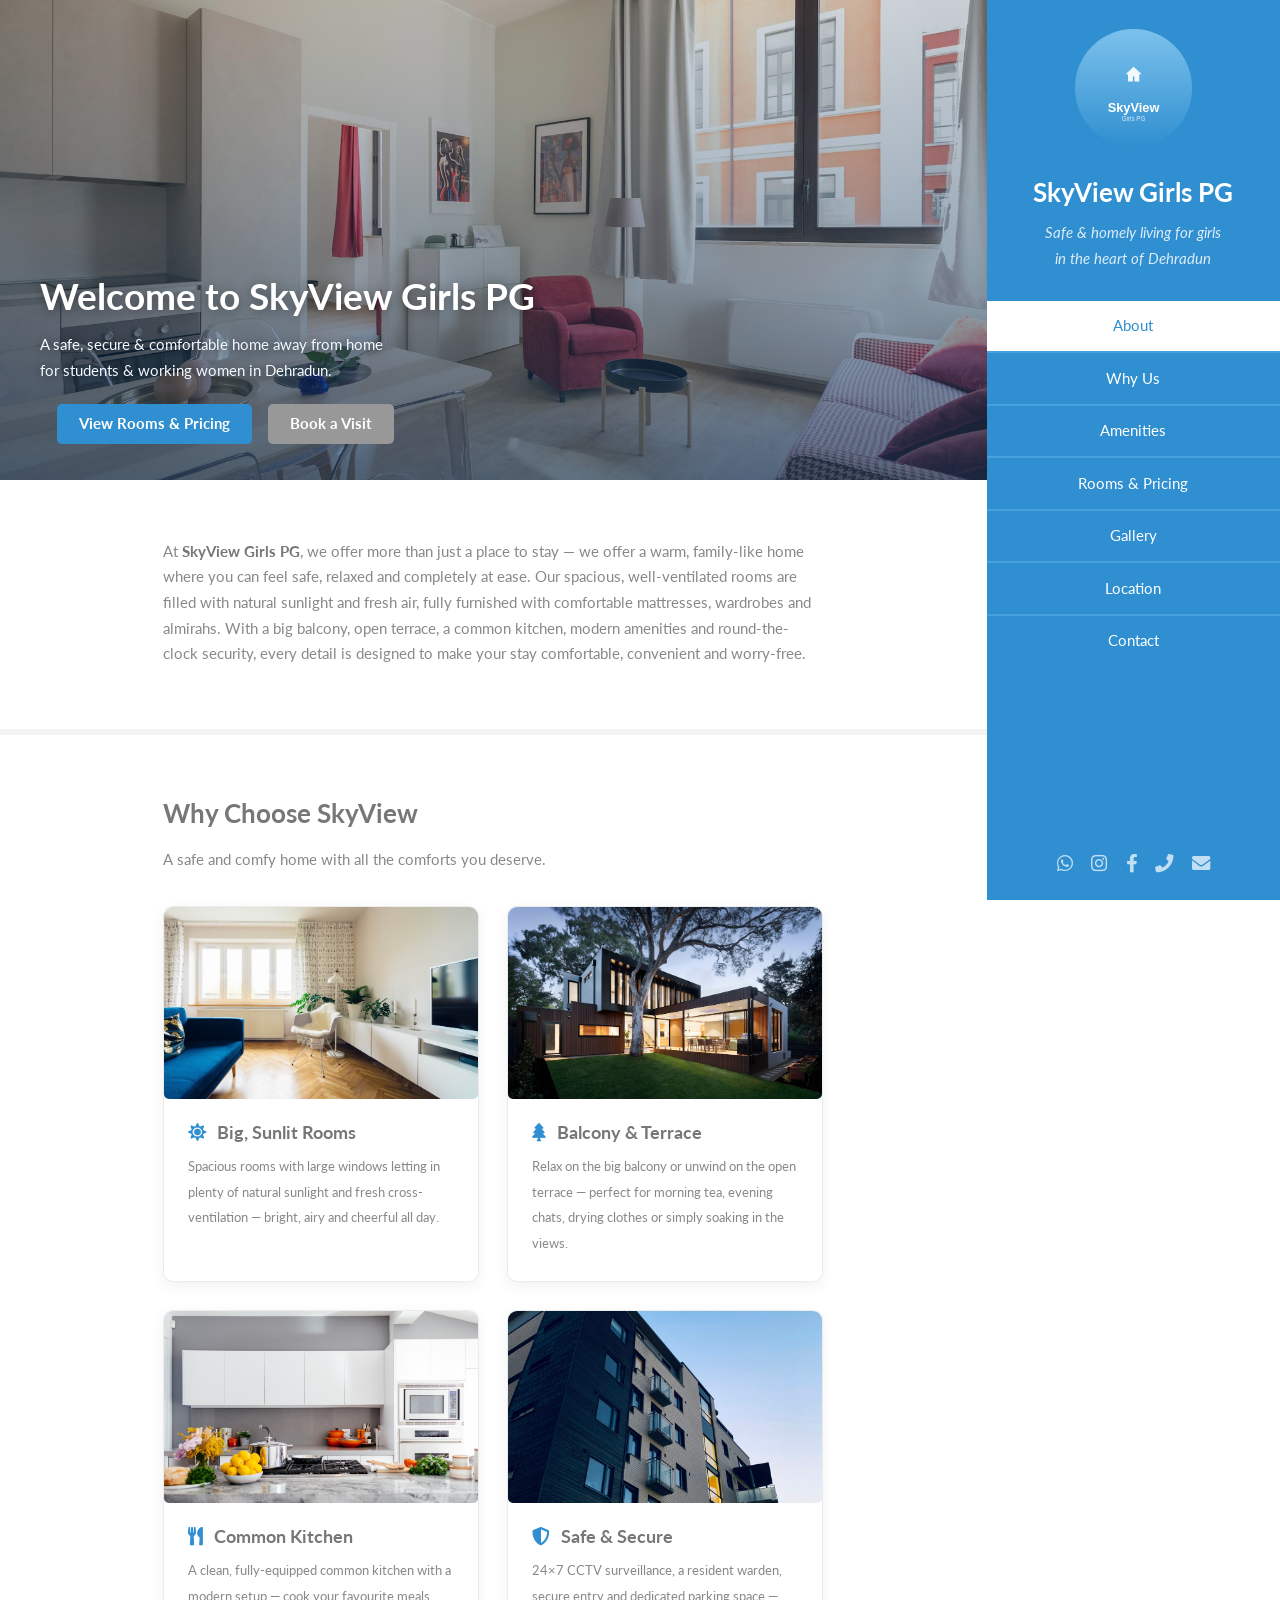
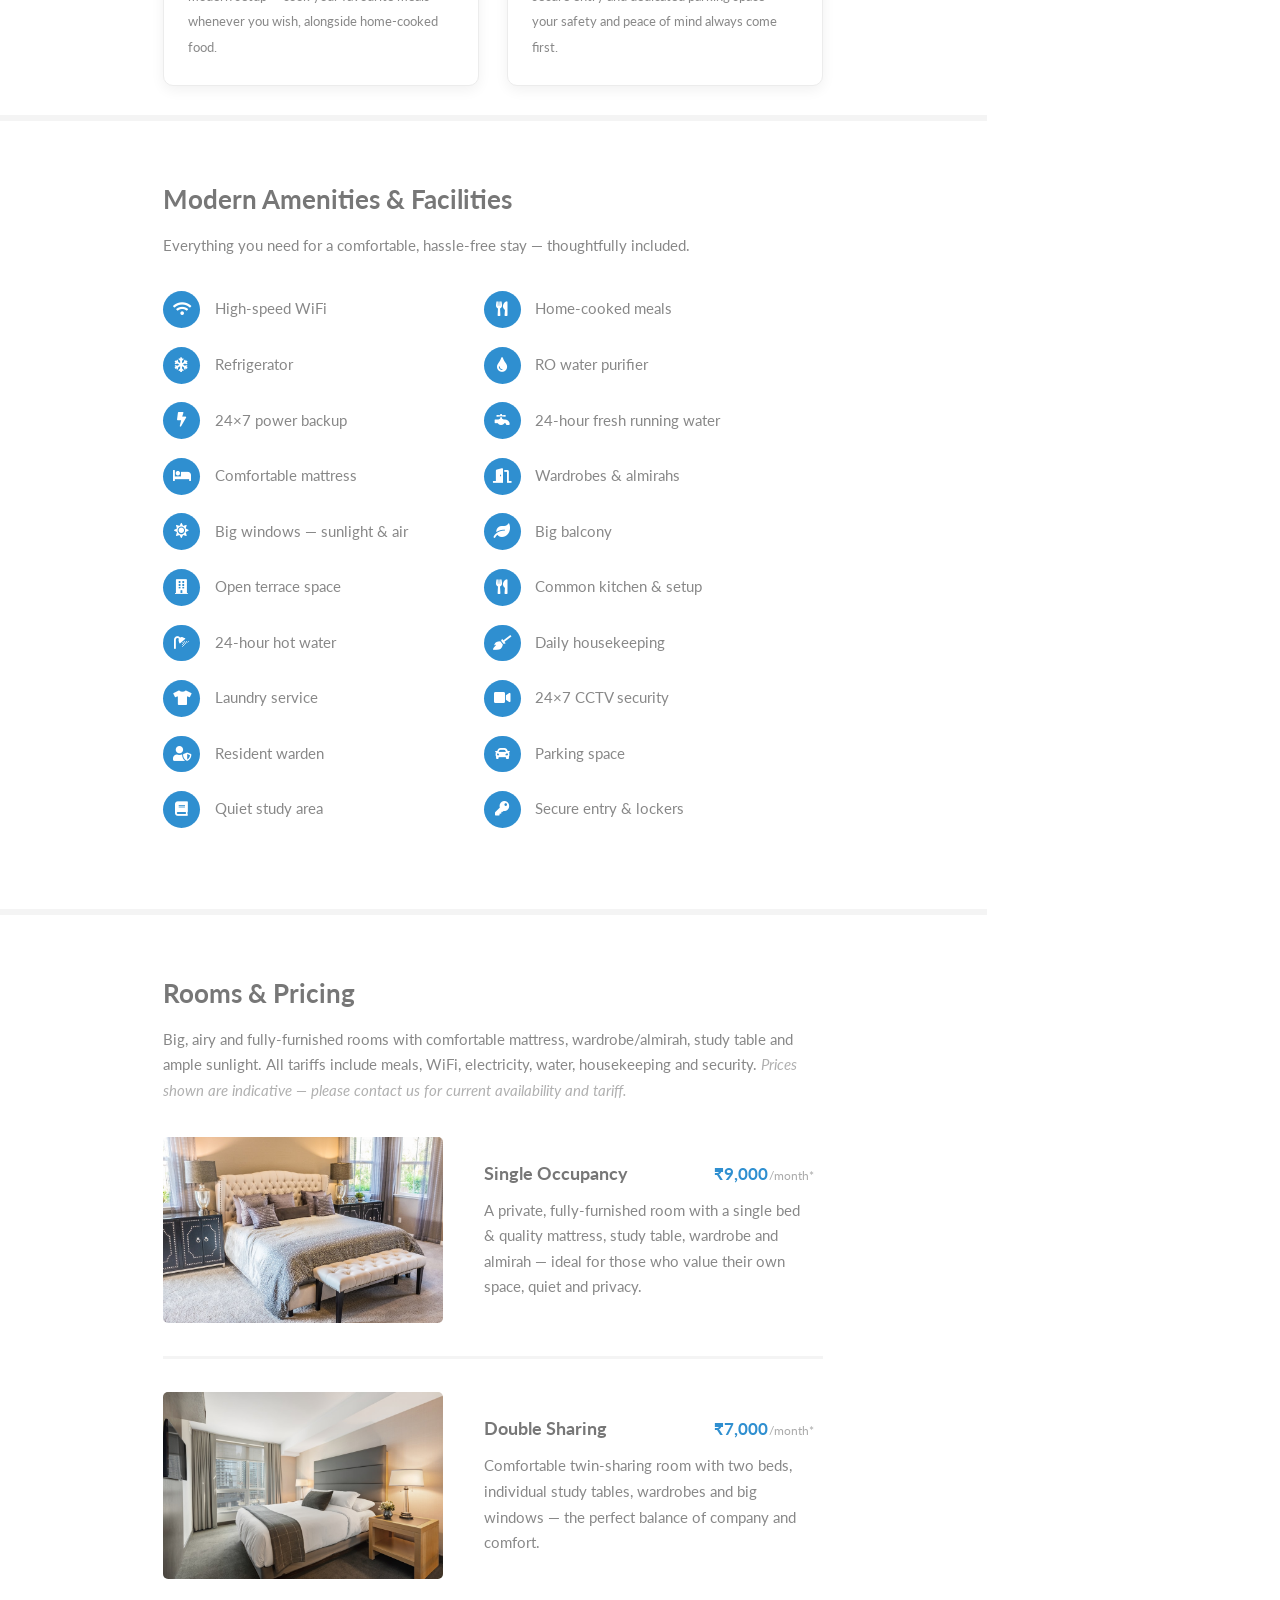
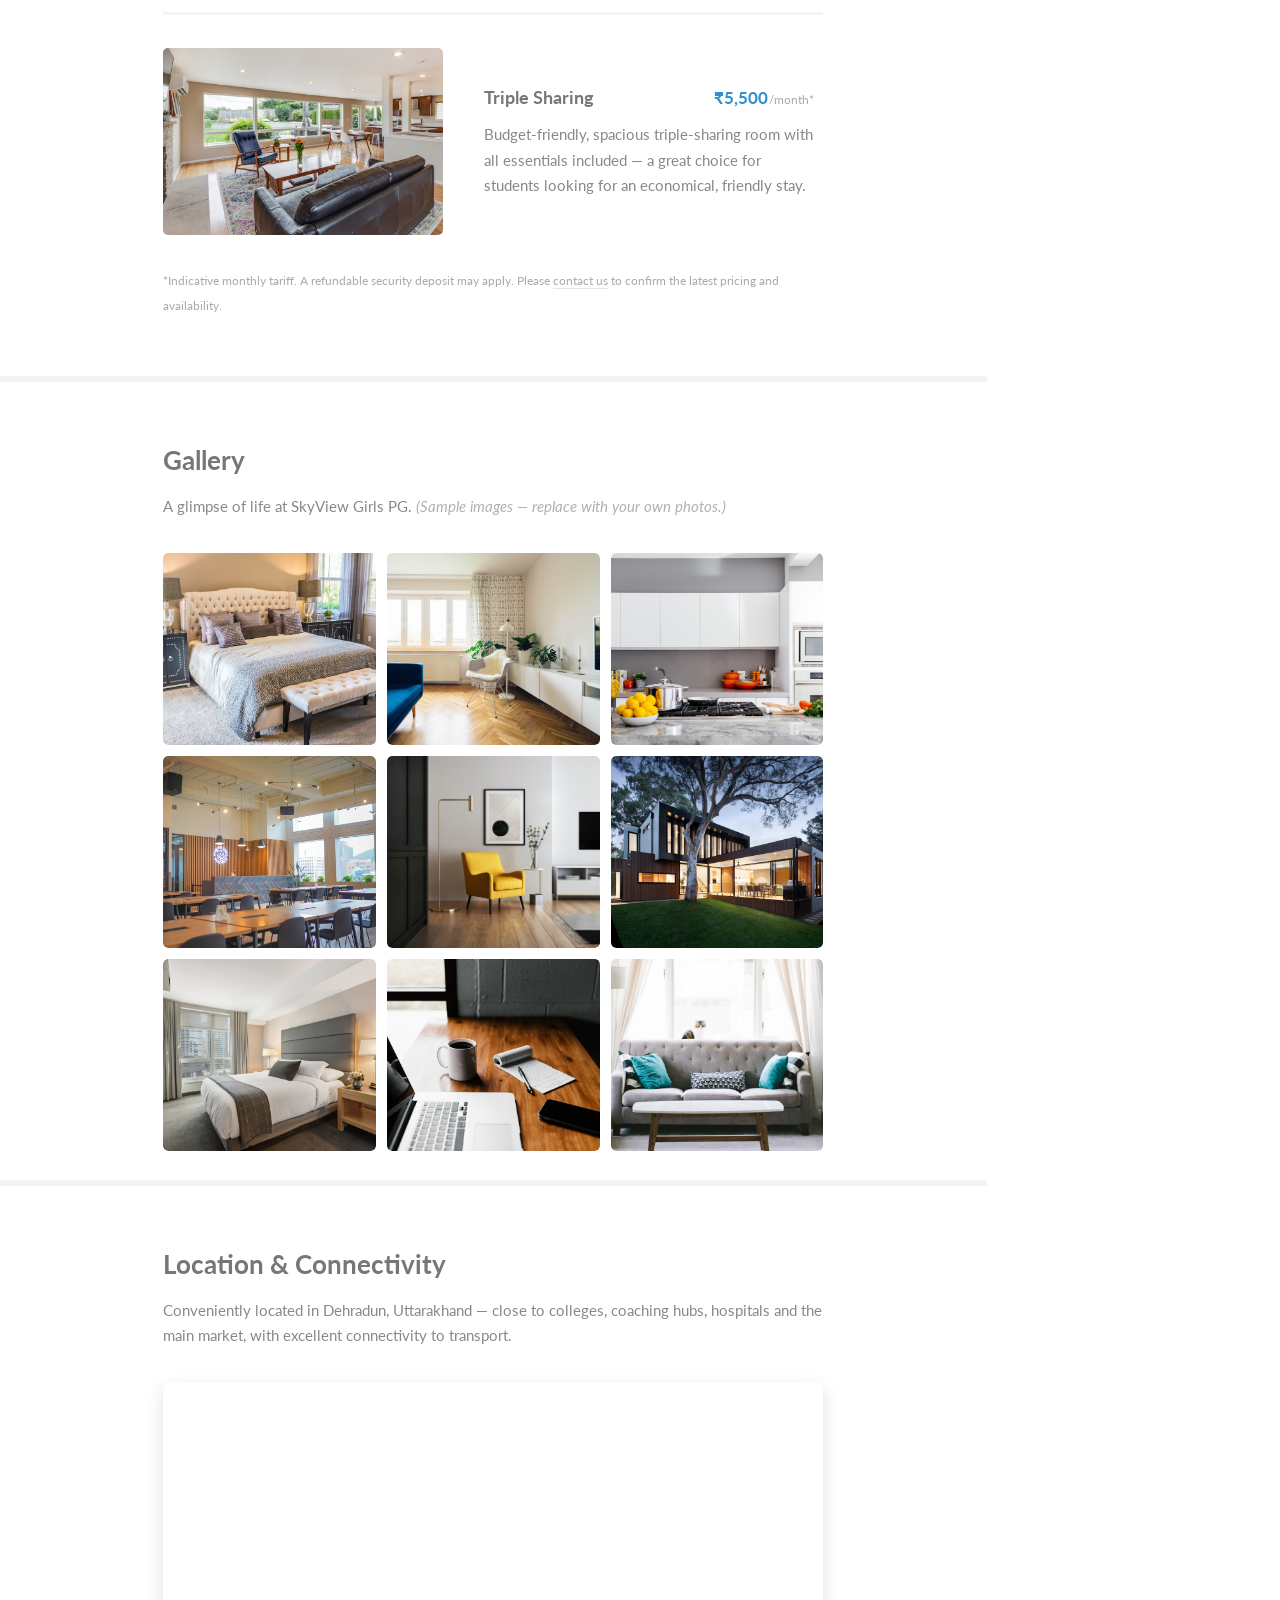
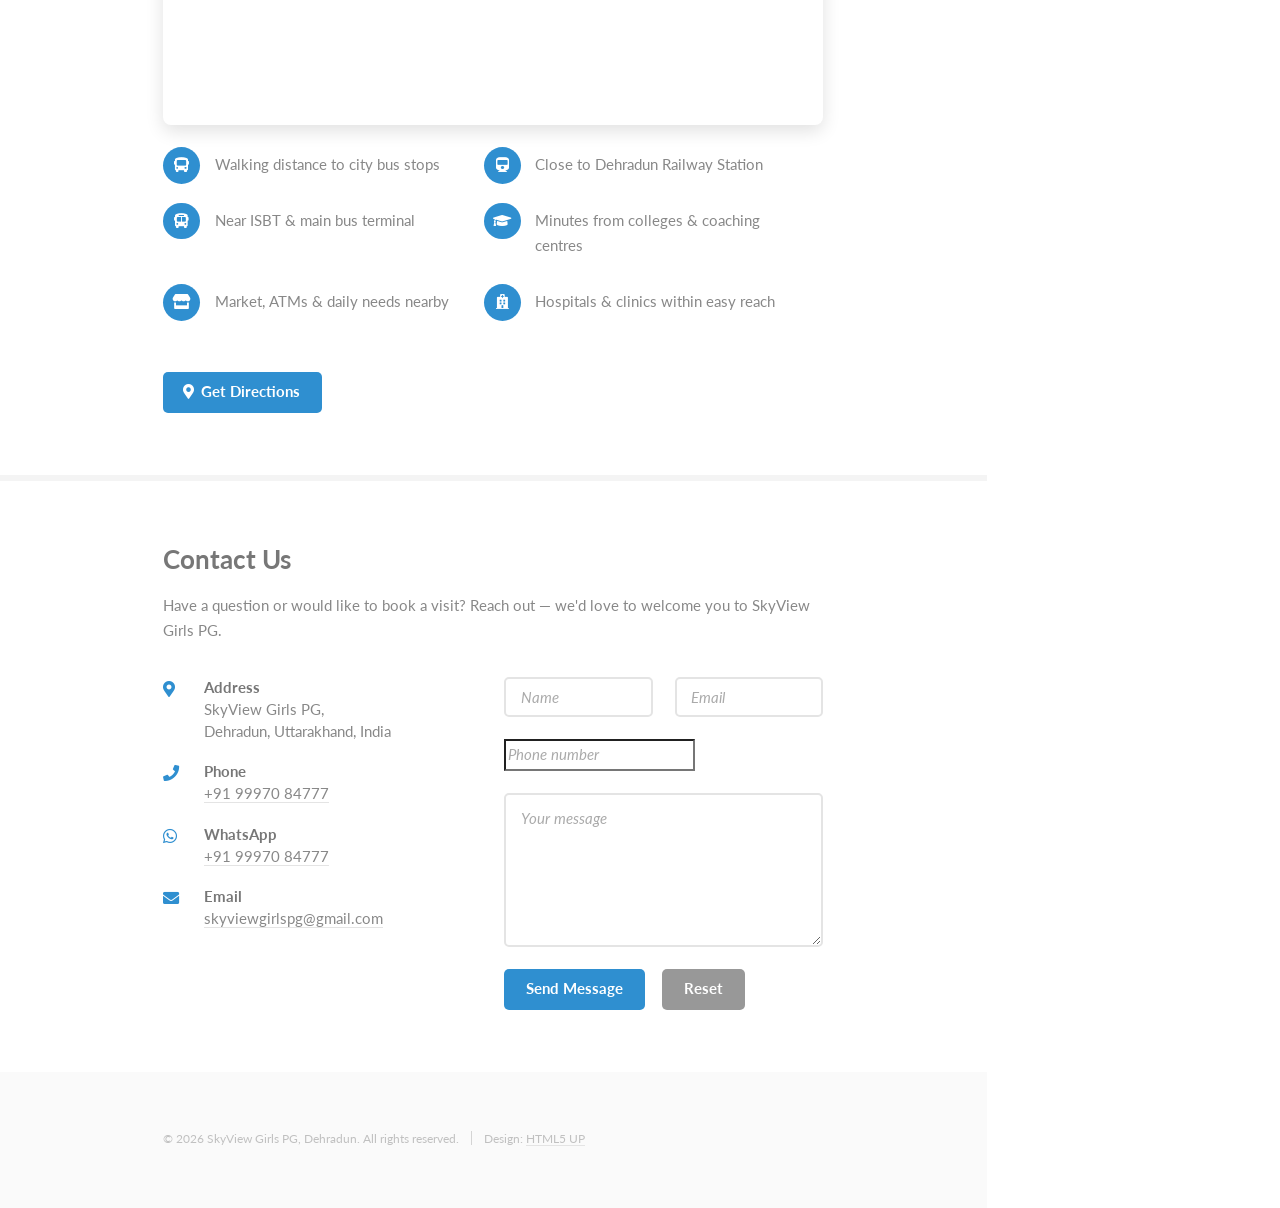
==== commit 6675a0bc: "Add files via upload" ====
--- a/index.html
+++ b/index.html
@@ -3,13 +3,14 @@
 	SkyView Girls PG, Dehradun
 	Built on "Read Only" by HTML5 UP (html5up.net | @ajlkn)
 	Free for personal and commercial use under the CCA 3.0 license (html5up.net/license)
+	Sample photos: Unsplash (unsplash.com/license) - replace with your own.
 -->
 <html lang="en">
 	<head>
 		<title>SkyView Girls PG, Dehradun | Safe &amp; Homely Stay for Girls</title>
 		<meta charset="utf-8" />
 		<meta name="viewport" content="width=device-width, initial-scale=1" />
-		<meta name="description" content="SkyView Girls PG, Dehradun - a safe, secure and homely paying guest accommodation for students and working women. Furnished rooms, home-cooked meals, WiFi, 24x7 CCTV security and power backup." />
+		<meta name="description" content="SkyView Girls PG, Dehradun - a safe, secure and homely paying guest accommodation for students and working women. Big airy rooms, balcony, terrace, common kitchen, fridge, RO water, 24x7 power backup &amp; water, CCTV security and parking." />
 		<meta name="keywords" content="Girls PG Dehradun, PG for girls Dehradun, ladies hostel Dehradun, working women PG, students PG Dehradun, SkyView Girls PG" />
 		<meta property="og:title" content="SkyView Girls PG, Dehradun" />
 		<meta property="og:description" content="A safe and comfortable home away from home for girls in Dehradun." />
@@ -30,6 +31,7 @@
 				<nav id="nav">
 					<ul>
 						<li><a href="#one" class="active">About</a></li>
+						<li><a href="#highlights">Why Us</a></li>
 						<li><a href="#two">Amenities</a></li>
 						<li><a href="#three">Rooms &amp; Pricing</a></li>
 						<li><a href="#gallery">Gallery</a></li>
@@ -39,11 +41,11 @@
 				</nav>
 				<footer>
 					<ul class="icons">
-						<li><a href="https://wa.me/910000000000" class="icon brands fa-whatsapp" target="_blank" rel="noopener"><span class="label">WhatsApp</span></a></li>
+						<li><a href="https://wa.me/919997084777" class="icon brands fa-whatsapp" target="_blank" rel="noopener"><span class="label">WhatsApp</span></a></li>
 						<li><a href="https://www.instagram.com/" class="icon brands fa-instagram" target="_blank" rel="noopener"><span class="label">Instagram</span></a></li>
 						<li><a href="https://www.facebook.com/" class="icon brands fa-facebook-f" target="_blank" rel="noopener"><span class="label">Facebook</span></a></li>
-						<li><a href="tel:+910000000000" class="icon solid fa-phone"><span class="label">Phone</span></a></li>
-						<li><a href="mailto:info@skyviewgirlspg.com" class="icon solid fa-envelope"><span class="label">Email</span></a></li>
+						<li><a href="tel:+919997084777" class="icon solid fa-phone"><span class="label">Phone</span></a></li>
+						<li><a href="mailto:skyviewgirlspg@gmail.com" class="icon solid fa-envelope"><span class="label">Email</span></a></li>
 					</ul>
 				</footer>
 			</section>
@@ -54,41 +56,87 @@
 				<!-- Main -->
 					<div id="main">
 
-						<!-- About -->
+						<!-- About / Hero -->
 							<section id="one">
-								<div class="image main" data-position="center">
-									<img src="images/banner.svg" alt="SkyView Girls PG, Dehradun" />
-								</div>
-								<div class="container">
-									<header class="major">
+								<div class="image main hero" data-position="center">
+									<img src="images/hero.jpg" alt="Bright, comfortable room at SkyView Girls PG" />
+									<div class="hero-overlay">
 										<h2>Welcome to SkyView Girls PG</h2>
-										<p>A safe, secure and comfortable home away from home<br />
+										<p>A safe, secure &amp; comfortable home away from home<br />
 										for students &amp; working women in Dehradun.</p>
-									</header>
-									<p>SkyView Girls PG offers a warm, family-like environment where you can focus on your studies and career with complete peace of mind. Located in a peaceful, well-connected neighbourhood of Dehradun &mdash; close to colleges, coaching centres, hospitals and the main market &mdash; our PG combines clean, furnished rooms with nutritious home-cooked meals and round-the-clock security. From high-speed WiFi to daily housekeeping, every detail is taken care of so you always feel right at home.</p>
-									<ul class="actions">
-										<li><a href="#three" class="button primary">View Rooms &amp; Pricing</a></li>
-										<li><a href="#four" class="button">Book a Visit</a></li>
-									</ul>
+										<ul class="actions">
+											<li><a href="#three" class="button primary">View Rooms &amp; Pricing</a></li>
+											<li><a href="#four" class="button">Book a Visit</a></li>
+										</ul>
+									</div>
+								</div>
+								<div class="container">
+									<p>At <strong>SkyView Girls PG</strong>, we offer more than just a place to stay &mdash; we offer a warm, family-like home where you can feel safe, relaxed and completely at ease. Our spacious, well-ventilated rooms are filled with natural sunlight and fresh air, fully furnished with comfortable mattresses, wardrobes and almirahs. With a big balcony, open terrace, a common kitchen, modern amenities and round-the-clock security, every detail is designed to make your stay comfortable, convenient and worry-free.</p>
+								</div>
+							</section>
+
+						<!-- Highlights / Why Us -->
+							<section id="highlights">
+								<div class="container">
+									<h3>Why Choose SkyView</h3>
+									<p>A safe and comfy home with all the comforts you deserve.</p>
+									<div class="highlight-grid">
+										<article class="card">
+											<span class="image"><img src="images/sunlight.jpg" alt="Big rooms with large windows and ample sunlight" /></span>
+											<div class="inner">
+												<h4><i class="icon solid fa-sun"></i> Big, Sunlit Rooms</h4>
+												<p>Spacious rooms with large windows letting in plenty of natural sunlight and fresh cross-ventilation &mdash; bright, airy and cheerful all day.</p>
+											</div>
+										</article>
+										<article class="card">
+											<span class="image"><img src="images/terrace.jpg" alt="Balcony and open terrace space" /></span>
+											<div class="inner">
+												<h4><i class="icon solid fa-tree"></i> Balcony &amp; Terrace</h4>
+												<p>Relax on the big balcony or unwind on the open terrace &mdash; perfect for morning tea, evening chats, drying clothes or simply soaking in the views.</p>
+											</div>
+										</article>
+										<article class="card">
+											<span class="image"><img src="images/kitchen.jpg" alt="Common kitchen with modern setup" /></span>
+											<div class="inner">
+												<h4><i class="icon solid fa-utensils"></i> Common Kitchen</h4>
+												<p>A clean, fully-equipped common kitchen with a modern setup &mdash; cook your favourite meals whenever you wish, alongside home-cooked food.</p>
+											</div>
+										</article>
+										<article class="card">
+											<span class="image"><img src="images/building.jpg" alt="Secure building with parking" /></span>
+											<div class="inner">
+												<h4><i class="icon solid fa-shield-alt"></i> Safe &amp; Secure</h4>
+												<p>24&times;7 CCTV surveillance, a resident warden, secure entry and dedicated parking space &mdash; your safety and peace of mind always come first.</p>
+											</div>
+										</article>
+									</div>
 								</div>
 							</section>
 
 						<!-- Amenities -->
 							<section id="two">
 								<div class="container">
-									<h3>Amenities &amp; Facilities</h3>
-									<p>Everything you need for a comfortable, hassle-free stay &mdash; all included.</p>
+									<h3>Modern Amenities &amp; Facilities</h3>
+									<p>Everything you need for a comfortable, hassle-free stay &mdash; thoughtfully included.</p>
 									<ul class="feature-icons">
 										<li class="icon solid fa-wifi">High-speed WiFi</li>
 										<li class="icon solid fa-utensils">Home-cooked meals</li>
-										<li class="icon solid fa-video">24&times;7 CCTV security</li>
-										<li class="icon solid fa-user-shield">Resident warden</li>
-										<li class="icon solid fa-bolt">Power backup</li>
-										<li class="icon solid fa-bed">Furnished rooms</li>
+										<li class="icon solid fa-snowflake">Refrigerator</li>
+										<li class="icon solid fa-tint">RO water purifier</li>
+										<li class="icon solid fa-bolt">24&times;7 power backup</li>
+										<li class="icon solid fa-faucet">24-hour fresh running water</li>
+										<li class="icon solid fa-bed">Comfortable mattress</li>
+										<li class="icon solid fa-door-open">Wardrobes &amp; almirahs</li>
+										<li class="icon solid fa-sun">Big windows &mdash; sunlight &amp; air</li>
+										<li class="icon solid fa-leaf">Big balcony</li>
+										<li class="icon solid fa-building">Open terrace space</li>
+										<li class="icon solid fa-utensils">Common kitchen &amp; setup</li>
 										<li class="icon solid fa-shower">24-hour hot water</li>
 										<li class="icon solid fa-broom">Daily housekeeping</li>
 										<li class="icon solid fa-tshirt">Laundry service</li>
-										<li class="icon solid fa-tint">RO drinking water</li>
+										<li class="icon solid fa-video">24&times;7 CCTV security</li>
+										<li class="icon solid fa-user-shield">Resident warden</li>
+										<li class="icon solid fa-car">Parking space</li>
 										<li class="icon solid fa-book">Quiet study area</li>
 										<li class="icon solid fa-key">Secure entry &amp; lockers</li>
 									</ul>
@@ -99,31 +147,31 @@
 							<section id="three">
 								<div class="container">
 									<h3>Rooms &amp; Pricing</h3>
-									<p>Choose the room that suits you best. All tariffs are inclusive of meals, WiFi, electricity, housekeeping and security. <em>Prices shown are indicative &mdash; please contact us for current availability and tariff.</em></p>
+									<p>Big, airy and fully-furnished rooms with comfortable mattress, wardrobe/almirah, study table and ample sunlight. All tariffs include meals, WiFi, electricity, water, housekeeping and security. <em>Prices shown are indicative &mdash; please contact us for current availability and tariff.</em></p>
 									<div class="features">
 										<article>
-											<span class="image"><img src="images/room-single.svg" alt="Single occupancy room" /></span>
+											<span class="image"><img src="images/bedroom-1.jpg" alt="Single occupancy room" /></span>
 											<div class="inner">
 												<h4>Single Occupancy <span class="price">&#8377;9,000<small>/month*</small></span></h4>
-												<p>A private, fully-furnished room with a single bed, study table, wardrobe and ample storage &mdash; ideal for those who value their own space and quiet.</p>
+												<p>A private, fully-furnished room with a single bed &amp; quality mattress, study table, wardrobe and almirah &mdash; ideal for those who value their own space, quiet and privacy.</p>
 											</div>
 										</article>
 										<article>
-											<span class="image"><img src="images/room-double.svg" alt="Double sharing room" /></span>
+											<span class="image"><img src="images/bedroom-2.jpg" alt="Double sharing room" /></span>
 											<div class="inner">
 												<h4>Double Sharing <span class="price">&#8377;7,000<small>/month*</small></span></h4>
-												<p>Comfortable twin-sharing room with two beds, individual study tables and wardrobes &mdash; the perfect balance of company and comfort.</p>
+												<p>Comfortable twin-sharing room with two beds, individual study tables, wardrobes and big windows &mdash; the perfect balance of company and comfort.</p>
 											</div>
 										</article>
 										<article>
-											<span class="image"><img src="images/room-triple.svg" alt="Triple sharing room" /></span>
+											<span class="image"><img src="images/room-3.jpg" alt="Triple sharing room" /></span>
 											<div class="inner">
 												<h4>Triple Sharing <span class="price">&#8377;5,500<small>/month*</small></span></h4>
-												<p>Budget-friendly triple-sharing room with all essentials included &mdash; a great choice for students looking for an economical, friendly stay.</p>
-											</div>
-										</article>
-									</div>
-									<p class="note">*Indicative monthly tariff. A refundable security deposit may apply. Please <a href="#four">contact us</a> to confirm the latest pricing.</p>
+												<p>Budget-friendly, spacious triple-sharing room with all essentials included &mdash; a great choice for students looking for an economical, friendly stay.</p>
+											</div>
+										</article>
+									</div>
+									<p class="note">*Indicative monthly tariff. A refundable security deposit may apply. Please <a href="#four">contact us</a> to confirm the latest pricing and availability.</p>
 								</div>
 							</section>
 
@@ -133,12 +181,15 @@
 									<h3>Gallery</h3>
 									<p>A glimpse of life at SkyView Girls PG. <em>(Sample images &mdash; replace with your own photos.)</em></p>
 									<div class="row gtr-50 gtr-uniform gallery-grid">
-										<div class="col-4 col-6-medium col-12-small"><span class="image fit"><img src="images/room-single.svg" alt="Single room" /></span></div>
-										<div class="col-4 col-6-medium col-12-small"><span class="image fit"><img src="images/room-double.svg" alt="Double sharing room" /></span></div>
-										<div class="col-4 col-6-medium col-12-small"><span class="image fit"><img src="images/gallery-dining.svg" alt="Dining area" /></span></div>
-										<div class="col-4 col-6-medium col-12-small"><span class="image fit"><img src="images/gallery-study.svg" alt="Study zone" /></span></div>
-										<div class="col-4 col-6-medium col-12-small"><span class="image fit"><img src="images/gallery-common.svg" alt="Common lounge" /></span></div>
-										<div class="col-4 col-6-medium col-12-small"><span class="image fit"><img src="images/room-triple.svg" alt="Triple sharing room" /></span></div>
+										<div class="col-4 col-6-medium col-12-small"><span class="image fit"><img src="images/bedroom-1.jpg" alt="Furnished bedroom" /></span></div>
+										<div class="col-4 col-6-medium col-12-small"><span class="image fit"><img src="images/sunlight.jpg" alt="Bright room with sunlight" /></span></div>
+										<div class="col-4 col-6-medium col-12-small"><span class="image fit"><img src="images/kitchen.jpg" alt="Common kitchen" /></span></div>
+										<div class="col-4 col-6-medium col-12-small"><span class="image fit"><img src="images/dining.jpg" alt="Dining area" /></span></div>
+										<div class="col-4 col-6-medium col-12-small"><span class="image fit"><img src="images/lounge.jpg" alt="Common lounge" /></span></div>
+										<div class="col-4 col-6-medium col-12-small"><span class="image fit"><img src="images/terrace.jpg" alt="Terrace and exterior" /></span></div>
+										<div class="col-4 col-6-medium col-12-small"><span class="image fit"><img src="images/bedroom-2.jpg" alt="Twin sharing room" /></span></div>
+										<div class="col-4 col-6-medium col-12-small"><span class="image fit"><img src="images/study.jpg" alt="Study desk" /></span></div>
+										<div class="col-4 col-6-medium col-12-small"><span class="image fit"><img src="images/room-bright.jpg" alt="Bright furnished room" /></span></div>
 									</div>
 								</div>
 							</section>
@@ -146,14 +197,22 @@
 						<!-- Location -->
 							<section id="location">
 								<div class="container">
-									<h3>Location</h3>
-									<p>Conveniently located in Dehradun, Uttarakhand &mdash; close to colleges, coaching hubs, hospitals and the main market, with easy access to public transport.</p>
+									<h3>Location &amp; Connectivity</h3>
+									<p>Conveniently located in Dehradun, Uttarakhand &mdash; close to colleges, coaching hubs, hospitals and the main market, with excellent connectivity to transport.</p>
 									<div class="map-embed">
 										<iframe
 											title="SkyView Girls PG location map"
 											src="https://maps.google.com/maps?q=SkyView%20Girl's%20PG%2C%20Dehradun&amp;z=16&amp;output=embed"
 											loading="lazy" referrerpolicy="no-referrer-when-downgrade" allowfullscreen></iframe>
 									</div>
+									<ul class="feature-icons connectivity">
+										<li class="icon solid fa-bus">Walking distance to city bus stops</li>
+										<li class="icon solid fa-train">Close to Dehradun Railway Station</li>
+										<li class="icon solid fa-bus-alt">Near ISBT &amp; main bus terminal</li>
+										<li class="icon solid fa-graduation-cap">Minutes from colleges &amp; coaching centres</li>
+										<li class="icon solid fa-store">Market, ATMs &amp; daily needs nearby</li>
+										<li class="icon solid fa-hospital">Hospitals &amp; clinics within easy reach</li>
+									</ul>
 									<ul class="actions">
 										<li><a href="https://maps.app.goo.gl/1UruyWRMV9pZRRxg6" class="button primary icon solid fa-map-marker-alt" target="_blank" rel="noopener">Get Directions</a></li>
 									</ul>
@@ -170,22 +229,24 @@
 										<div class="col-6 col-12-medium">
 											<ul class="contact-list">
 												<li class="icon solid fa-map-marker-alt"><strong>Address</strong><br />SkyView Girls PG,<br />Dehradun, Uttarakhand, India</li>
-												<li class="icon solid fa-phone"><strong>Phone</strong><br /><a href="tel:+910000000000">+91 00000 00000</a></li>
-												<li class="icon brands fa-whatsapp"><strong>WhatsApp</strong><br /><a href="https://wa.me/910000000000" target="_blank" rel="noopener">Chat with us</a></li>
-												<li class="icon solid fa-envelope"><strong>Email</strong><br /><a href="mailto:info@skyviewgirlspg.com">info@skyviewgirlspg.com</a></li>
+												<li class="icon solid fa-phone"><strong>Phone</strong><br /><a href="tel:+919997084777">+91 99970 84777</a></li>
+												<li class="icon brands fa-whatsapp"><strong>WhatsApp</strong><br /><a href="https://wa.me/919997084777" target="_blank" rel="noopener">+91 99970 84777</a></li>
+												<li class="icon solid fa-envelope"><strong>Email</strong><br /><a href="mailto:skyviewgirlspg@gmail.com">skyviewgirlspg@gmail.com</a></li>
 											</ul>
 										</div>
 										<div class="col-6 col-12-medium">
-											<!-- NOTE: This static site cannot send email on its own.
-											     To receive submissions, set the form "action" to a service
-											     like Formspree (https://formspree.io) — e.g.
-											     action="https://formspree.io/f/your-id" method="POST" -->
-											<form method="post" action="#">
+											<!-- Submissions are delivered via FormSubmit (https://formsubmit.co).
+											     On first submit you'll get a one-time confirmation email to activate the form. -->
+											<form action="https://formsubmit.co/abhisgg1997@gmail.com" method="POST">
+												<input type="hidden" name="_subject" value="New enquiry from SkyView Girls PG website" />
+												<input type="hidden" name="_template" value="table" />
+												<input type="hidden" name="_captcha" value="false" />
+												<input type="text" name="_honey" style="display:none" />
 												<div class="row gtr-uniform">
 													<div class="col-6 col-12-xsmall"><input type="text" name="name" id="name" placeholder="Name" required /></div>
 													<div class="col-6 col-12-xsmall"><input type="email" name="email" id="email" placeholder="Email" required /></div>
-													<div class="col-12"><input type="text" name="subject" id="subject" placeholder="Phone / Subject" /></div>
-													<div class="col-12"><textarea name="message" id="message" placeholder="Your message" rows="5"></textarea></div>
+													<div class="col-12"><input type="tel" name="phone" id="phone" placeholder="Phone number" /></div>
+													<div class="col-12"><textarea name="message" id="message" placeholder="Your message" rows="5" required></textarea></div>
 													<div class="col-12">
 														<ul class="actions">
 															<li><input type="submit" class="primary" value="Send Message" /></li>
--- a/assets/css/custom.css
+++ b/assets/css/custom.css
@@ -4,8 +4,83 @@
 #header > header .avatar img,
 .image.avatar img { border-radius: 8px; }
 
-/* Hero banner height a touch taller for impact */
-#main > section#one .image.main { max-height: 28rem; }
+/* ---- Hero with overlay caption ---- */
+#one .image.main.hero {
+	position: relative;
+	height: 30rem;
+	max-height: 30rem;
+	margin-bottom: 0;
+}
+#one .image.main.hero img { height: 100%; object-fit: cover; }
+#one .image.main.hero:after {
+	content: '';
+	position: absolute; inset: 0;
+	background: linear-gradient(180deg, rgba(22,58,95,0.15) 0%, rgba(22,58,95,0.65) 100%);
+}
+.hero-overlay {
+	position: absolute;
+	left: 0; right: 0; bottom: 0;
+	z-index: 2;
+	padding: 2.5rem 2.5rem 2.25rem;
+	color: #fff;
+}
+.hero-overlay h2 {
+	color: #fff;
+	font-size: 2.5em;
+	margin-bottom: 0.5rem;
+	text-shadow: 0 2px 12px rgba(0,0,0,0.4);
+}
+.hero-overlay p {
+	color: #f3f9ff;
+	font-size: 1.05em;
+	margin-bottom: 1.25rem;
+	text-shadow: 0 1px 8px rgba(0,0,0,0.45);
+}
+.hero-overlay .actions { margin: 0; }
+#one .container { padding-top: 2rem; }
+
+@media screen and (max-width: 736px) {
+	#one .image.main.hero { height: 22rem; }
+	.hero-overlay { padding: 1.5rem 1.25rem; }
+	.hero-overlay h2 { font-size: 1.7em; }
+	.hero-overlay p br { display: none; }
+}
+
+/* ---- Highlights / Why-Us cards ---- */
+.highlight-grid {
+	display: grid;
+	grid-template-columns: repeat(2, 1fr);
+	gap: 1.75rem;
+	margin-top: 1.5rem;
+}
+.highlight-grid .card {
+	border: 1px solid #ececec;
+	border-radius: 10px;
+	overflow: hidden;
+	background: #fff;
+	box-shadow: 0 4px 14px rgba(0,0,0,0.06);
+	transition: transform 0.25s ease, box-shadow 0.25s ease;
+}
+.highlight-grid .card:hover {
+	transform: translateY(-4px);
+	box-shadow: 0 12px 28px rgba(0,0,0,0.12);
+}
+.highlight-grid .card .image { display: block; }
+.highlight-grid .card .image img {
+	width: 100%; height: 12rem; object-fit: cover; display: block;
+}
+.highlight-grid .card .inner { padding: 1.25rem 1.5rem 1.5rem; }
+.highlight-grid .card h4 { margin-bottom: 0.5rem; }
+.highlight-grid .card h4 .icon { color: #2f8fd0; margin-right: 0.4rem; }
+.highlight-grid .card p { margin-bottom: 0; font-size: 0.92em; }
+
+@media screen and (max-width: 736px) {
+	.highlight-grid { grid-template-columns: 1fr; gap: 1.25rem; }
+	.highlight-grid .card .image img { height: 11rem; }
+}
+
+/* Connectivity list spacing */
+.feature-icons.connectivity { margin-top: 1.25rem; }
 
 /* Rooms & pricing */
 #three .features article .price {
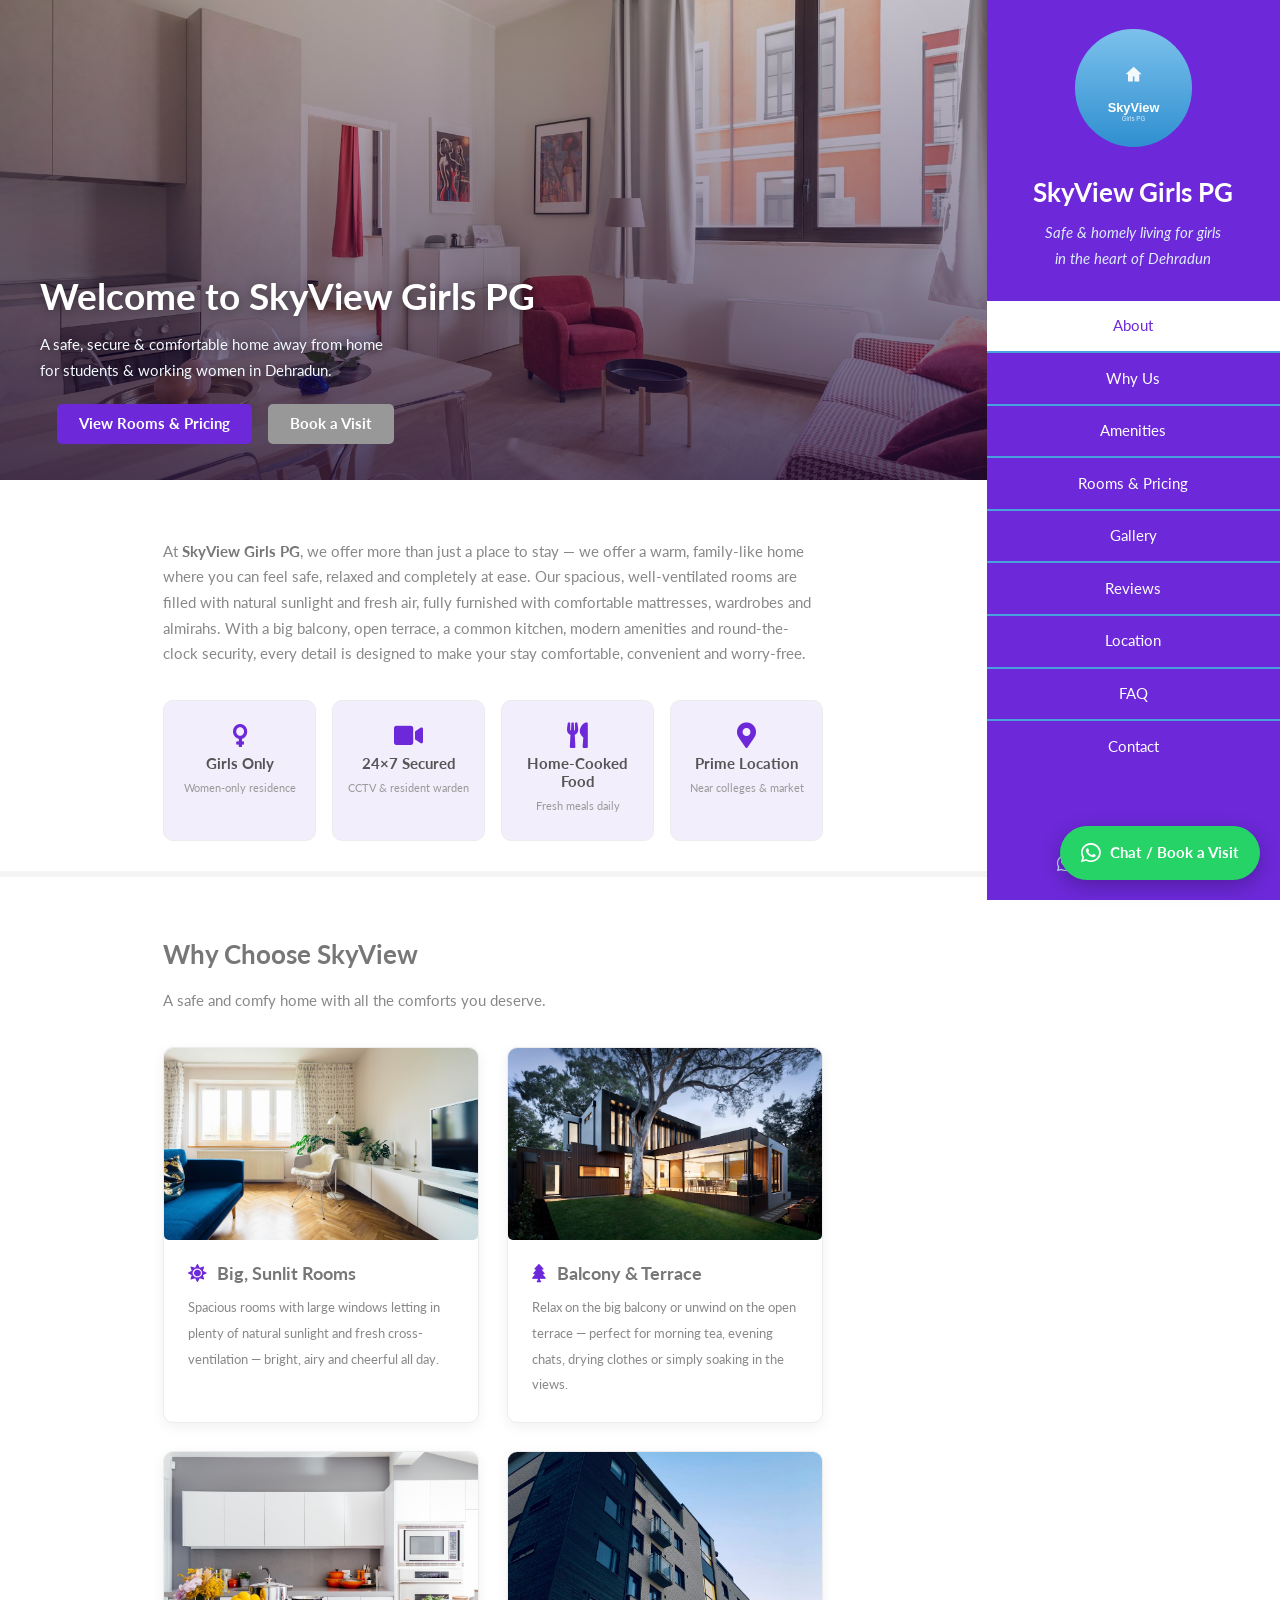
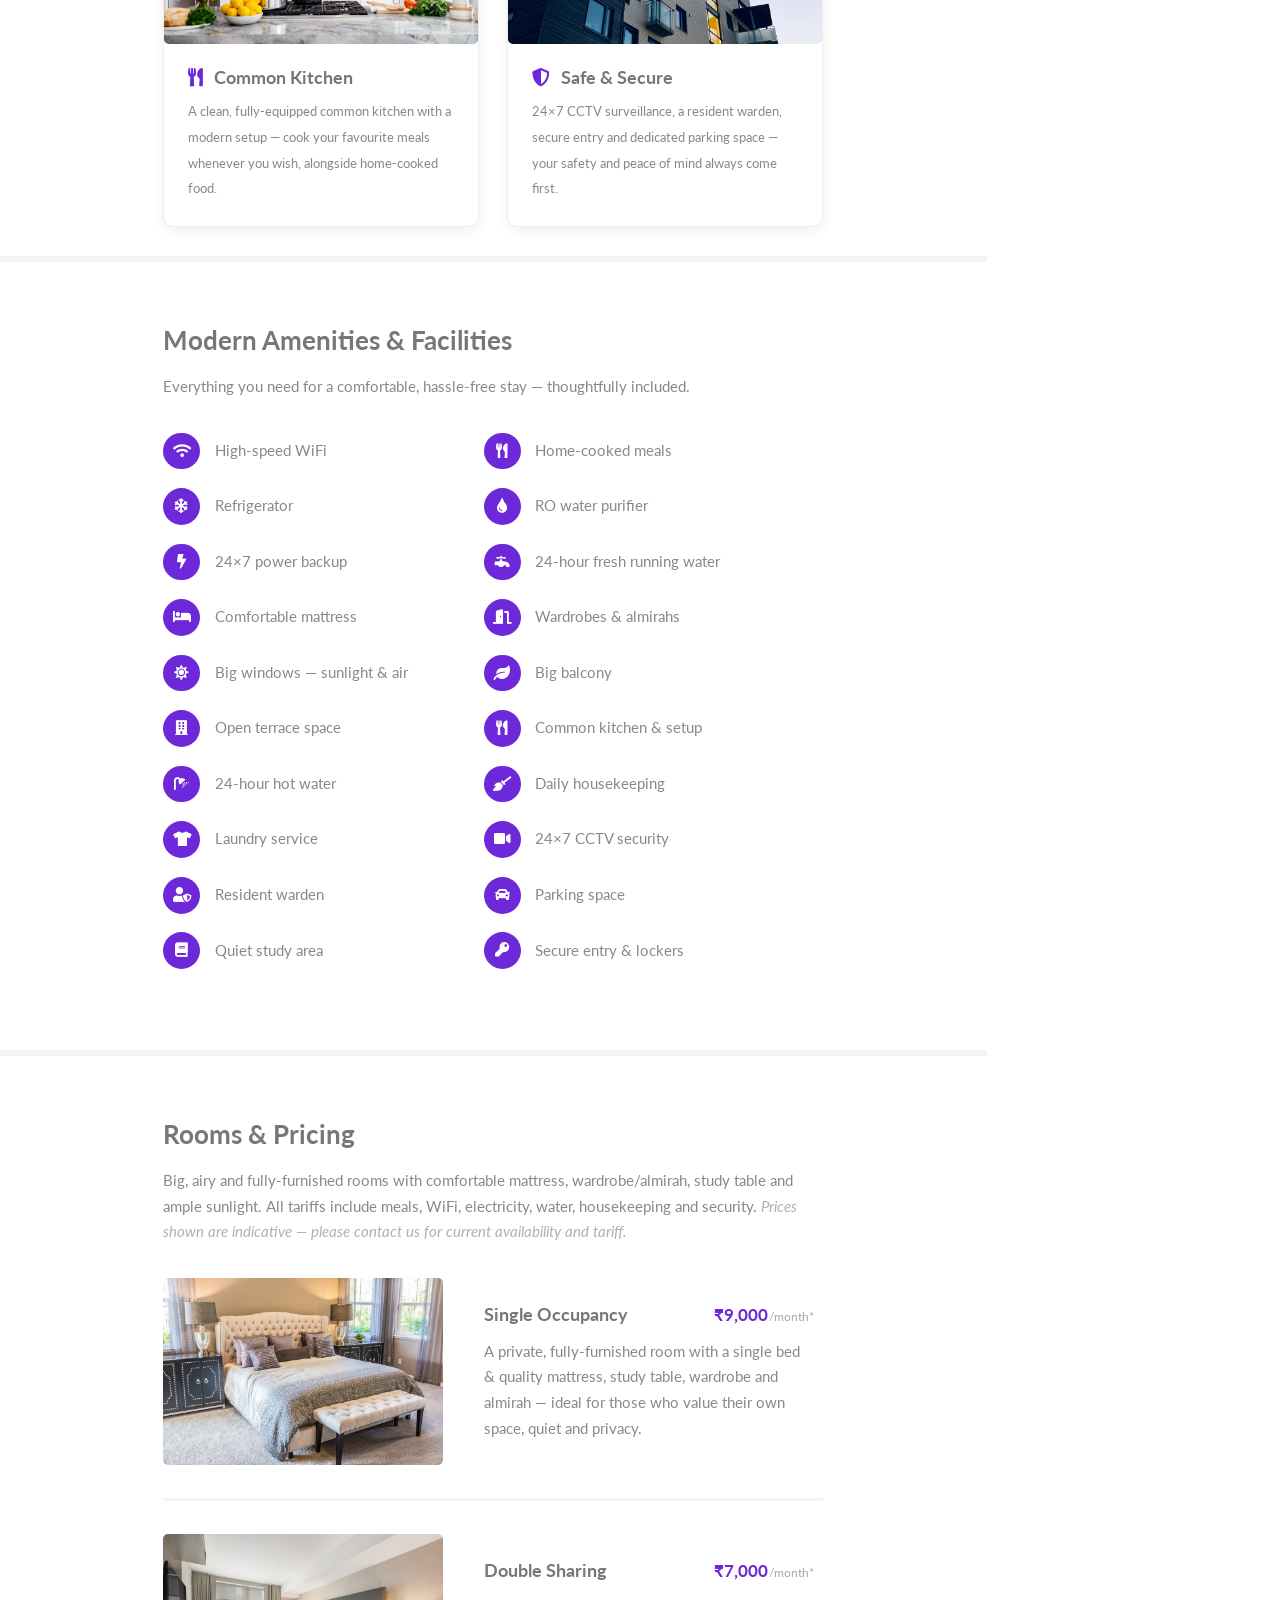
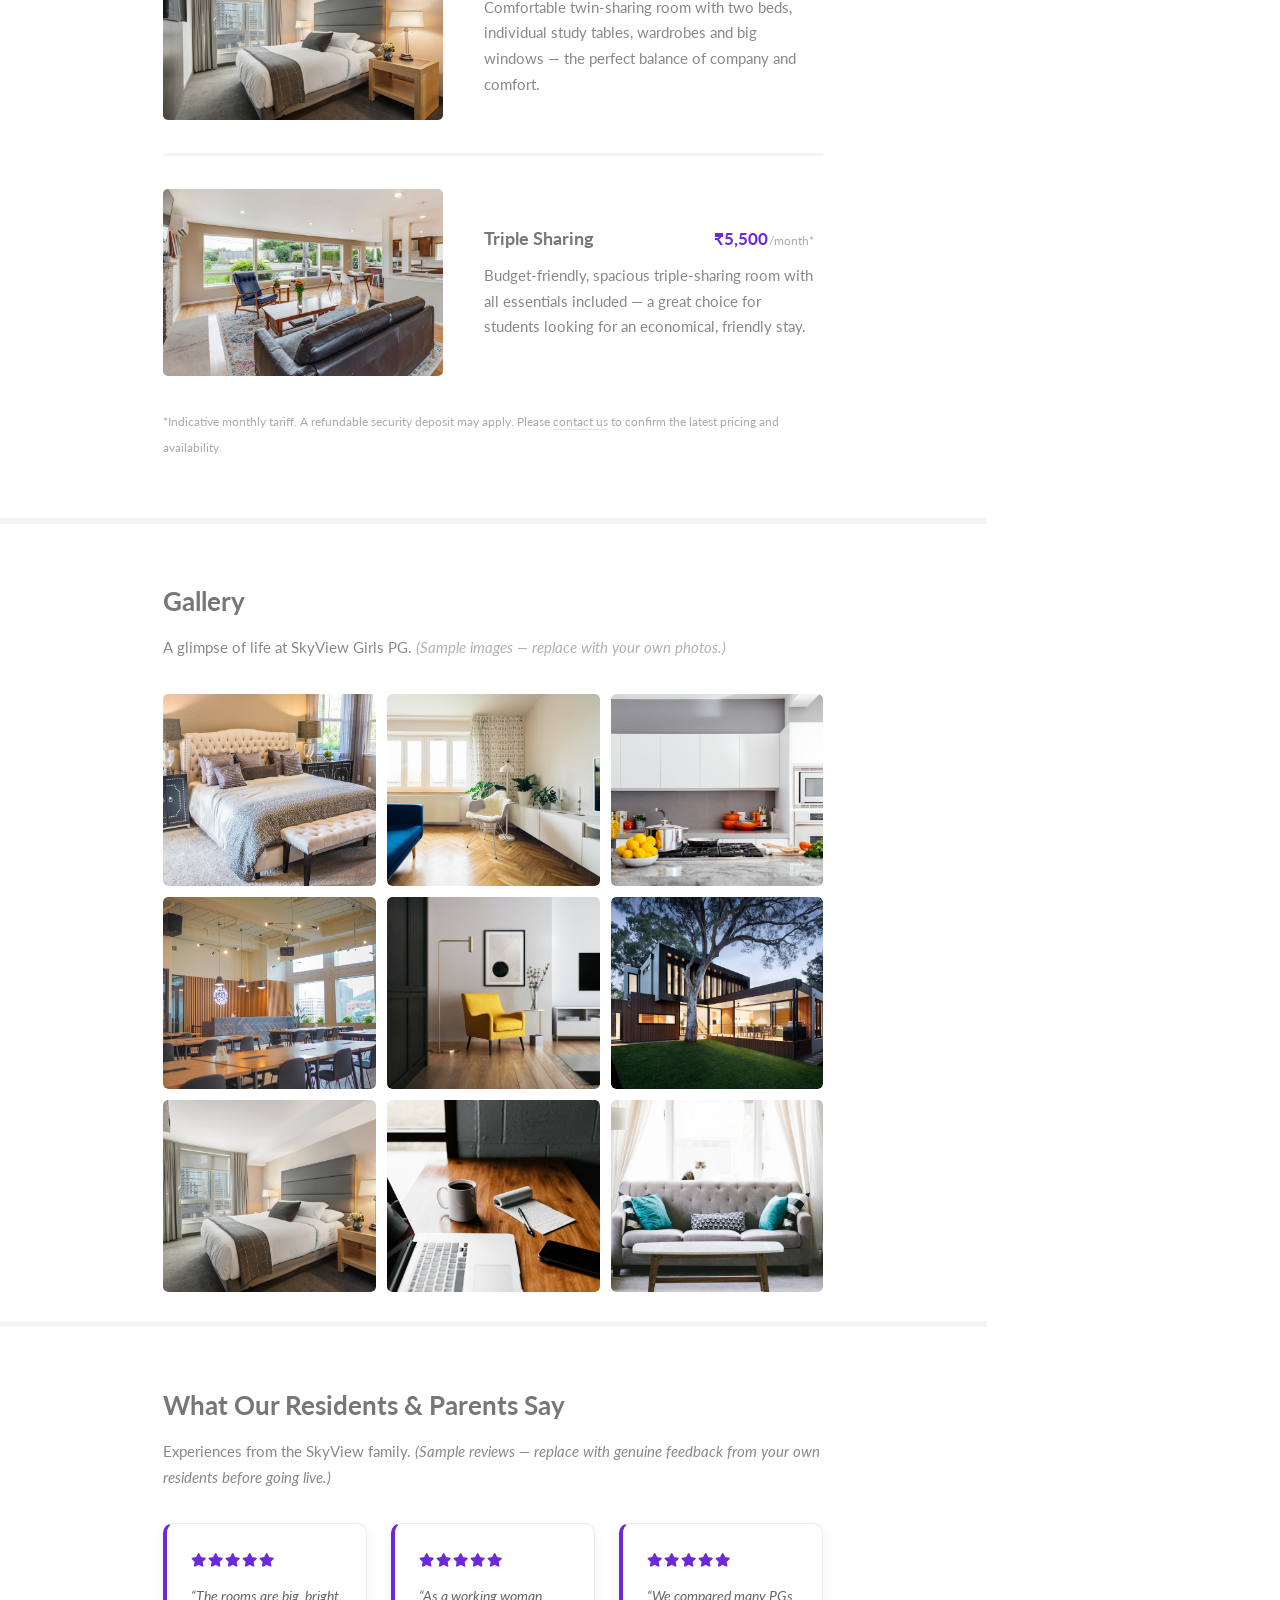
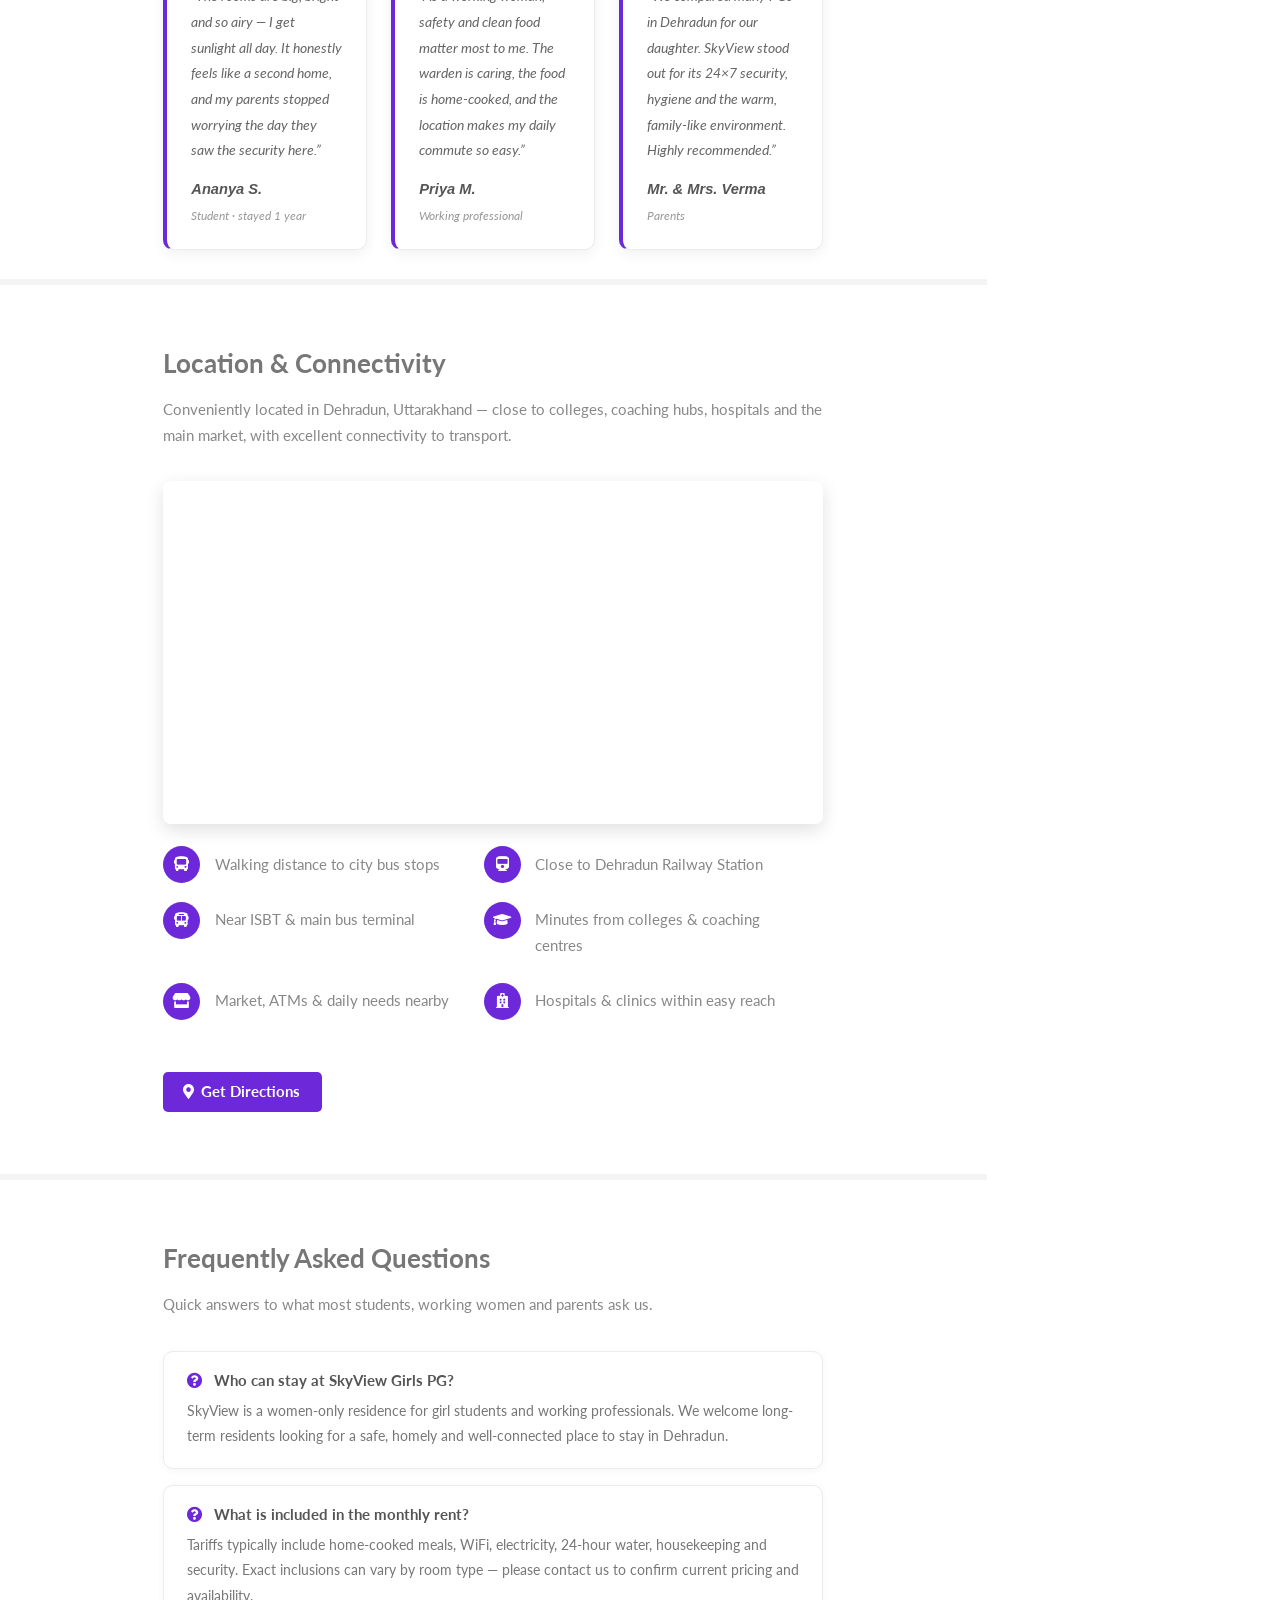
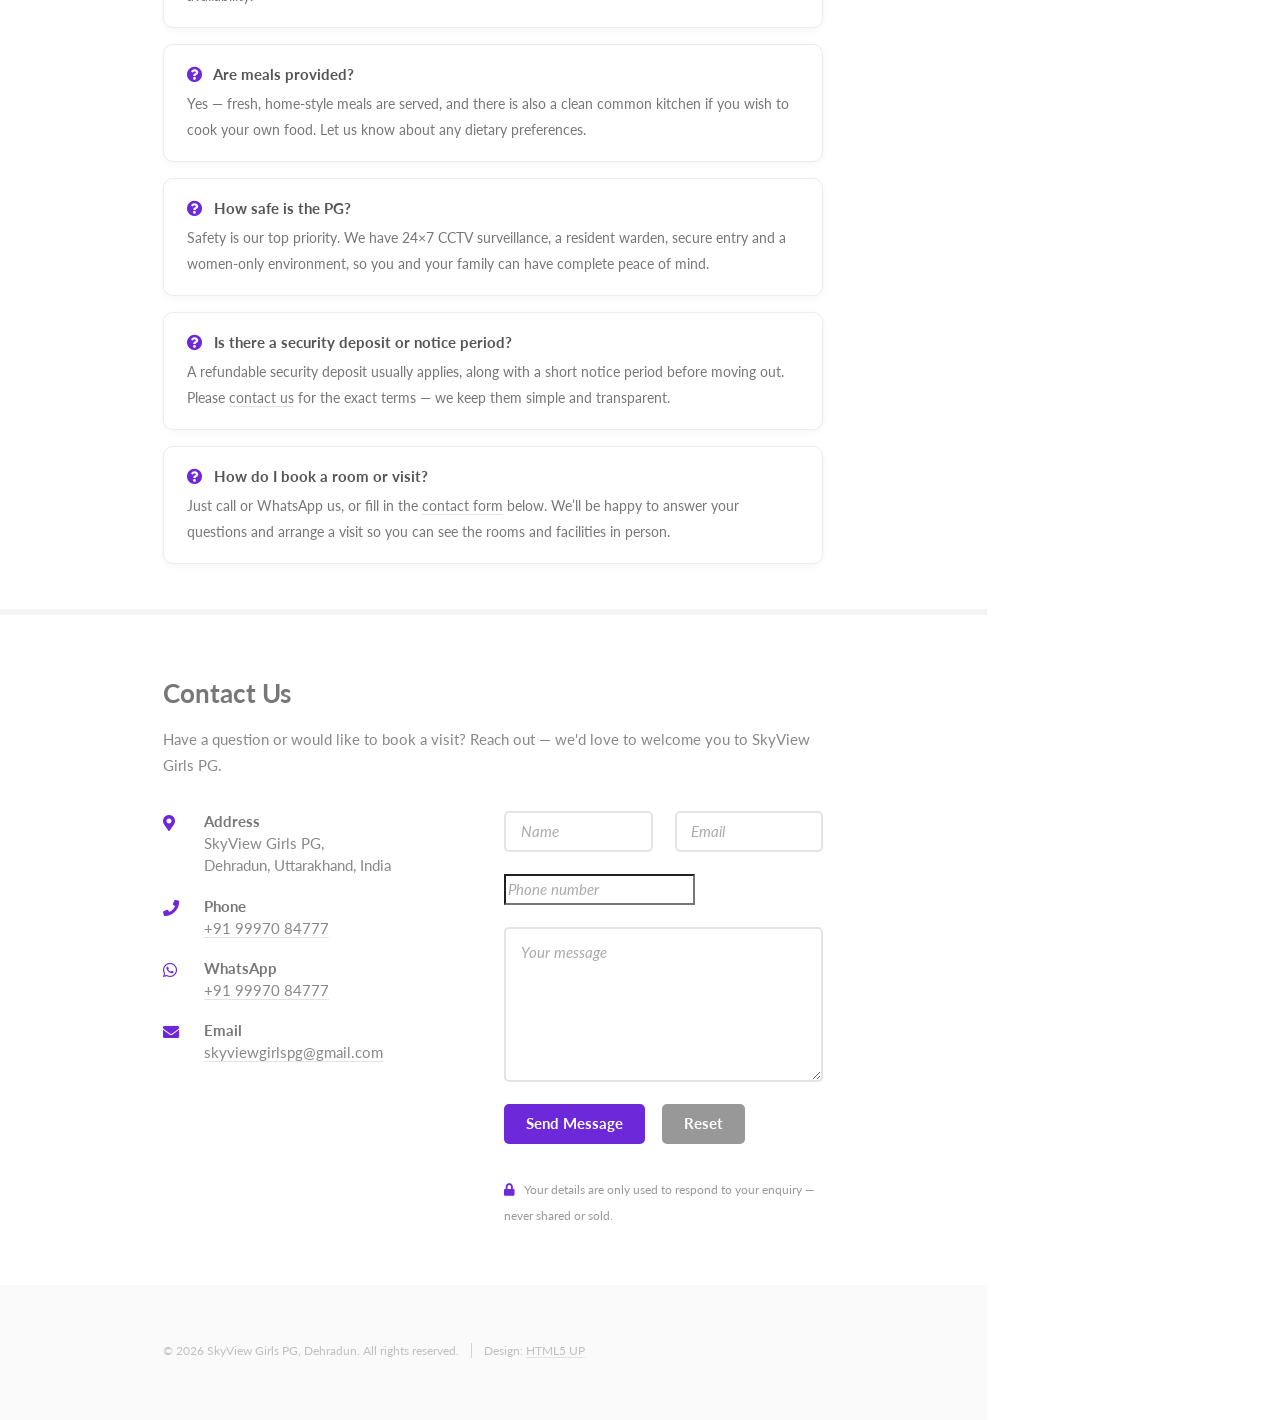
==== commit 6c731713: "Add files via upload" ====
--- a/index.html
+++ b/index.html
@@ -7,16 +7,97 @@
 -->
 <html lang="en">
 	<head>
-		<title>SkyView Girls PG, Dehradun | Safe &amp; Homely Stay for Girls</title>
+		<title>SkyView Girls PG, Dehradun | Safe &amp; Homely PG for Girls &amp; Working Women</title>
 		<meta charset="utf-8" />
 		<meta name="viewport" content="width=device-width, initial-scale=1" />
-		<meta name="description" content="SkyView Girls PG, Dehradun - a safe, secure and homely paying guest accommodation for students and working women. Big airy rooms, balcony, terrace, common kitchen, fridge, RO water, 24x7 power backup &amp; water, CCTV security and parking." />
-		<meta name="keywords" content="Girls PG Dehradun, PG for girls Dehradun, ladies hostel Dehradun, working women PG, students PG Dehradun, SkyView Girls PG" />
-		<meta property="og:title" content="SkyView Girls PG, Dehradun" />
-		<meta property="og:description" content="A safe and comfortable home away from home for girls in Dehradun." />
+
+		<!-- Primary SEO -->
+		<meta name="description" content="SkyView Girls PG in Dehradun - a safe, secure and homely paying guest accommodation for students and working women. Big airy sunlit rooms, balcony, terrace, common kitchen, home-cooked meals, RO water, 24x7 power &amp; water backup, CCTV security, WiFi and parking. Single, double and triple sharing rooms available." />
+		<meta name="keywords" content="Girls PG Dehradun, PG for girls in Dehradun, ladies hostel Dehradun, working women PG Dehradun, students PG Dehradun, girls hostel near me, safe PG for girls, SkyView Girls PG" />
+		<meta name="author" content="SkyView Girls PG" />
+		<meta name="robots" content="index, follow, max-image-preview:large" />
+		<link rel="canonical" href="https://skyviewgirlspg.com/" />
+		<meta name="theme-color" content="#6d28d9" />
+
+		<!-- Privacy / safety -->
+		<meta name="referrer" content="strict-origin-when-cross-origin" />
+
+		<!-- Local SEO (Dehradun, Uttarakhand) -->
+		<meta name="geo.region" content="IN-UT" />
+		<meta name="geo.placename" content="Dehradun" />
+		<meta name="geo.position" content="30.3165;78.0322" />
+		<meta name="ICBM" content="30.3165, 78.0322" />
+
+		<!-- Open Graph (Facebook / WhatsApp / LinkedIn link previews) -->
+		<meta property="og:site_name" content="SkyView Girls PG, Dehradun" />
+		<meta property="og:title" content="SkyView Girls PG, Dehradun | Safe &amp; Homely Stay for Girls" />
+		<meta property="og:description" content="A safe, secure and homely home away from home for students and working women in Dehradun - sunlit rooms, home-cooked meals, 24x7 security." />
 		<meta property="og:type" content="website" />
+		<meta property="og:url" content="https://skyviewgirlspg.com/" />
+		<meta property="og:locale" content="en_IN" />
+		<meta property="og:image" content="https://skyviewgirlspg.com/images/hero.jpg" />
+		<meta property="og:image:alt" content="Bright, comfortable room at SkyView Girls PG, Dehradun" />
+
+		<!-- Twitter / X card -->
+		<meta name="twitter:card" content="summary_large_image" />
+		<meta name="twitter:title" content="SkyView Girls PG, Dehradun | Safe &amp; Homely Stay for Girls" />
+		<meta name="twitter:description" content="Safe, secure &amp; homely PG for students and working women in Dehradun." />
+		<meta name="twitter:image" content="https://skyviewgirlspg.com/images/hero.jpg" />
+
+		<!-- Favicon -->
+		<link rel="icon" href="images/logo.svg" type="image/svg+xml" />
+		<link rel="apple-touch-icon" href="images/logo.svg" />
+
 		<link rel="stylesheet" href="assets/css/main.css" />
 		<link rel="stylesheet" href="assets/css/custom.css" />
+
+		<!-- Structured data: helps Google show this as a local accommodation business.
+		     Update url / telephone / address / geo to your exact details before going live. -->
+		<script type="application/ld+json">
+		{
+			"@context": "https://schema.org",
+			"@type": "LodgingBusiness",
+			"name": "SkyView Girls PG, Dehradun",
+			"description": "Safe, secure and homely paying guest (PG) accommodation for students and working women in Dehradun, Uttarakhand. Sunlit furnished rooms, home-cooked meals, common kitchen, balcony and terrace, RO water, 24x7 power and water backup, CCTV security, WiFi and parking.",
+			"url": "https://skyviewgirlspg.com/",
+			"image": "https://skyviewgirlspg.com/images/hero.jpg",
+			"logo": "https://skyviewgirlspg.com/images/logo.svg",
+			"telephone": "+91-99970-84777",
+			"email": "skyviewgirlspg@gmail.com",
+			"priceRange": "₹₹",
+			"currenciesAccepted": "INR",
+			"address": {
+				"@type": "PostalAddress",
+				"streetAddress": "SkyView Girls PG",
+				"addressLocality": "Dehradun",
+				"addressRegion": "Uttarakhand",
+				"postalCode": "248001",
+				"addressCountry": "IN"
+			},
+			"geo": {
+				"@type": "GeoCoordinates",
+				"latitude": 30.3165,
+				"longitude": 78.0322
+			},
+			"openingHoursSpecification": {
+				"@type": "OpeningHoursSpecification",
+				"dayOfWeek": ["Monday","Tuesday","Wednesday","Thursday","Friday","Saturday","Sunday"],
+				"opens": "00:00",
+				"closes": "23:59"
+			},
+			"amenityFeature": [
+				{ "@type": "LocationFeatureSpecification", "name": "Free WiFi", "value": true },
+				{ "@type": "LocationFeatureSpecification", "name": "Home-cooked meals", "value": true },
+				{ "@type": "LocationFeatureSpecification", "name": "24x7 CCTV security", "value": true },
+				{ "@type": "LocationFeatureSpecification", "name": "Power backup", "value": true },
+				{ "@type": "LocationFeatureSpecification", "name": "RO drinking water", "value": true },
+				{ "@type": "LocationFeatureSpecification", "name": "Housekeeping", "value": true },
+				{ "@type": "LocationFeatureSpecification", "name": "Laundry service", "value": true },
+				{ "@type": "LocationFeatureSpecification", "name": "Parking", "value": true }
+			],
+			"audience": { "@type": "Audience", "audienceType": "Female students and working women" }
+		}
+		</script>
 	</head>
 	<body class="is-preload">
 
@@ -35,15 +116,17 @@
 						<li><a href="#two">Amenities</a></li>
 						<li><a href="#three">Rooms &amp; Pricing</a></li>
 						<li><a href="#gallery">Gallery</a></li>
+						<li><a href="#reviews">Reviews</a></li>
 						<li><a href="#location">Location</a></li>
+						<li><a href="#faq">FAQ</a></li>
 						<li><a href="#four">Contact</a></li>
 					</ul>
 				</nav>
 				<footer>
 					<ul class="icons">
-						<li><a href="https://wa.me/919997084777" class="icon brands fa-whatsapp" target="_blank" rel="noopener"><span class="label">WhatsApp</span></a></li>
-						<li><a href="https://www.instagram.com/" class="icon brands fa-instagram" target="_blank" rel="noopener"><span class="label">Instagram</span></a></li>
-						<li><a href="https://www.facebook.com/" class="icon brands fa-facebook-f" target="_blank" rel="noopener"><span class="label">Facebook</span></a></li>
+						<li><a href="https://wa.me/919997084777" class="icon brands fa-whatsapp" target="_blank" rel="noopener noreferrer"><span class="label">WhatsApp</span></a></li>
+						<li><a href="https://www.instagram.com/" class="icon brands fa-instagram" target="_blank" rel="noopener noreferrer"><span class="label">Instagram</span></a></li>
+						<li><a href="https://www.facebook.com/" class="icon brands fa-facebook-f" target="_blank" rel="noopener noreferrer"><span class="label">Facebook</span></a></li>
 						<li><a href="tel:+919997084777" class="icon solid fa-phone"><span class="label">Phone</span></a></li>
 						<li><a href="mailto:skyviewgirlspg@gmail.com" class="icon solid fa-envelope"><span class="label">Email</span></a></li>
 					</ul>
@@ -72,6 +155,12 @@
 								</div>
 								<div class="container">
 									<p>At <strong>SkyView Girls PG</strong>, we offer more than just a place to stay &mdash; we offer a warm, family-like home where you can feel safe, relaxed and completely at ease. Our spacious, well-ventilated rooms are filled with natural sunlight and fresh air, fully furnished with comfortable mattresses, wardrobes and almirahs. With a big balcony, open terrace, a common kitchen, modern amenities and round-the-clock security, every detail is designed to make your stay comfortable, convenient and worry-free.</p>
+									<ul class="trust-strip">
+										<li><i class="icon solid fa-venus" aria-hidden="true"></i><span>Girls Only</span><small>Women-only residence</small></li>
+										<li><i class="icon solid fa-video" aria-hidden="true"></i><span>24&times;7 Secured</span><small>CCTV &amp; resident warden</small></li>
+										<li><i class="icon solid fa-utensils" aria-hidden="true"></i><span>Home-Cooked Food</span><small>Fresh meals daily</small></li>
+										<li><i class="icon solid fa-map-marker-alt" aria-hidden="true"></i><span>Prime Location</span><small>Near colleges &amp; market</small></li>
+									</ul>
 								</div>
 							</section>
 
@@ -82,28 +171,28 @@
 									<p>A safe and comfy home with all the comforts you deserve.</p>
 									<div class="highlight-grid">
 										<article class="card">
-											<span class="image"><img src="images/sunlight.jpg" alt="Big rooms with large windows and ample sunlight" /></span>
+											<span class="image"><img loading="lazy" decoding="async" src="images/sunlight.jpg" alt="Big rooms with large windows and ample sunlight" /></span>
 											<div class="inner">
 												<h4><i class="icon solid fa-sun"></i> Big, Sunlit Rooms</h4>
 												<p>Spacious rooms with large windows letting in plenty of natural sunlight and fresh cross-ventilation &mdash; bright, airy and cheerful all day.</p>
 											</div>
 										</article>
 										<article class="card">
-											<span class="image"><img src="images/terrace.jpg" alt="Balcony and open terrace space" /></span>
+											<span class="image"><img loading="lazy" decoding="async" src="images/terrace.jpg" alt="Balcony and open terrace space" /></span>
 											<div class="inner">
 												<h4><i class="icon solid fa-tree"></i> Balcony &amp; Terrace</h4>
 												<p>Relax on the big balcony or unwind on the open terrace &mdash; perfect for morning tea, evening chats, drying clothes or simply soaking in the views.</p>
 											</div>
 										</article>
 										<article class="card">
-											<span class="image"><img src="images/kitchen.jpg" alt="Common kitchen with modern setup" /></span>
+											<span class="image"><img loading="lazy" decoding="async" src="images/kitchen.jpg" alt="Common kitchen with modern setup" /></span>
 											<div class="inner">
 												<h4><i class="icon solid fa-utensils"></i> Common Kitchen</h4>
 												<p>A clean, fully-equipped common kitchen with a modern setup &mdash; cook your favourite meals whenever you wish, alongside home-cooked food.</p>
 											</div>
 										</article>
 										<article class="card">
-											<span class="image"><img src="images/building.jpg" alt="Secure building with parking" /></span>
+											<span class="image"><img loading="lazy" decoding="async" src="images/building.jpg" alt="Secure building with parking" /></span>
 											<div class="inner">
 												<h4><i class="icon solid fa-shield-alt"></i> Safe &amp; Secure</h4>
 												<p>24&times;7 CCTV surveillance, a resident warden, secure entry and dedicated parking space &mdash; your safety and peace of mind always come first.</p>
@@ -150,21 +239,21 @@
 									<p>Big, airy and fully-furnished rooms with comfortable mattress, wardrobe/almirah, study table and ample sunlight. All tariffs include meals, WiFi, electricity, water, housekeeping and security. <em>Prices shown are indicative &mdash; please contact us for current availability and tariff.</em></p>
 									<div class="features">
 										<article>
-											<span class="image"><img src="images/bedroom-1.jpg" alt="Single occupancy room" /></span>
+											<span class="image"><img loading="lazy" decoding="async" src="images/bedroom-1.jpg" alt="Single occupancy room" /></span>
 											<div class="inner">
 												<h4>Single Occupancy <span class="price">&#8377;9,000<small>/month*</small></span></h4>
 												<p>A private, fully-furnished room with a single bed &amp; quality mattress, study table, wardrobe and almirah &mdash; ideal for those who value their own space, quiet and privacy.</p>
 											</div>
 										</article>
 										<article>
-											<span class="image"><img src="images/bedroom-2.jpg" alt="Double sharing room" /></span>
+											<span class="image"><img loading="lazy" decoding="async" src="images/bedroom-2.jpg" alt="Double sharing room" /></span>
 											<div class="inner">
 												<h4>Double Sharing <span class="price">&#8377;7,000<small>/month*</small></span></h4>
 												<p>Comfortable twin-sharing room with two beds, individual study tables, wardrobes and big windows &mdash; the perfect balance of company and comfort.</p>
 											</div>
 										</article>
 										<article>
-											<span class="image"><img src="images/room-3.jpg" alt="Triple sharing room" /></span>
+											<span class="image"><img loading="lazy" decoding="async" src="images/room-3.jpg" alt="Triple sharing room" /></span>
 											<div class="inner">
 												<h4>Triple Sharing <span class="price">&#8377;5,500<small>/month*</small></span></h4>
 												<p>Budget-friendly, spacious triple-sharing room with all essentials included &mdash; a great choice for students looking for an economical, friendly stay.</p>
@@ -181,15 +270,46 @@
 									<h3>Gallery</h3>
 									<p>A glimpse of life at SkyView Girls PG. <em>(Sample images &mdash; replace with your own photos.)</em></p>
 									<div class="row gtr-50 gtr-uniform gallery-grid">
-										<div class="col-4 col-6-medium col-12-small"><span class="image fit"><img src="images/bedroom-1.jpg" alt="Furnished bedroom" /></span></div>
-										<div class="col-4 col-6-medium col-12-small"><span class="image fit"><img src="images/sunlight.jpg" alt="Bright room with sunlight" /></span></div>
-										<div class="col-4 col-6-medium col-12-small"><span class="image fit"><img src="images/kitchen.jpg" alt="Common kitchen" /></span></div>
-										<div class="col-4 col-6-medium col-12-small"><span class="image fit"><img src="images/dining.jpg" alt="Dining area" /></span></div>
-										<div class="col-4 col-6-medium col-12-small"><span class="image fit"><img src="images/lounge.jpg" alt="Common lounge" /></span></div>
-										<div class="col-4 col-6-medium col-12-small"><span class="image fit"><img src="images/terrace.jpg" alt="Terrace and exterior" /></span></div>
-										<div class="col-4 col-6-medium col-12-small"><span class="image fit"><img src="images/bedroom-2.jpg" alt="Twin sharing room" /></span></div>
-										<div class="col-4 col-6-medium col-12-small"><span class="image fit"><img src="images/study.jpg" alt="Study desk" /></span></div>
-										<div class="col-4 col-6-medium col-12-small"><span class="image fit"><img src="images/room-bright.jpg" alt="Bright furnished room" /></span></div>
+										<div class="col-4 col-6-medium col-12-small"><span class="image fit"><img loading="lazy" decoding="async" src="images/bedroom-1.jpg" alt="Furnished bedroom" /></span></div>
+										<div class="col-4 col-6-medium col-12-small"><span class="image fit"><img loading="lazy" decoding="async" src="images/sunlight.jpg" alt="Bright room with sunlight" /></span></div>
+										<div class="col-4 col-6-medium col-12-small"><span class="image fit"><img loading="lazy" decoding="async" src="images/kitchen.jpg" alt="Common kitchen" /></span></div>
+										<div class="col-4 col-6-medium col-12-small"><span class="image fit"><img loading="lazy" decoding="async" src="images/dining.jpg" alt="Dining area" /></span></div>
+										<div class="col-4 col-6-medium col-12-small"><span class="image fit"><img loading="lazy" decoding="async" src="images/lounge.jpg" alt="Common lounge" /></span></div>
+										<div class="col-4 col-6-medium col-12-small"><span class="image fit"><img loading="lazy" decoding="async" src="images/terrace.jpg" alt="Terrace and exterior" /></span></div>
+										<div class="col-4 col-6-medium col-12-small"><span class="image fit"><img loading="lazy" decoding="async" src="images/bedroom-2.jpg" alt="Twin sharing room" /></span></div>
+										<div class="col-4 col-6-medium col-12-small"><span class="image fit"><img loading="lazy" decoding="async" src="images/study.jpg" alt="Study desk" /></span></div>
+										<div class="col-4 col-6-medium col-12-small"><span class="image fit"><img loading="lazy" decoding="async" src="images/room-bright.jpg" alt="Bright furnished room" /></span></div>
+									</div>
+								</div>
+							</section>
+
+						<!-- Reviews / Testimonials -->
+							<section id="reviews">
+								<div class="container">
+									<h3>What Our Residents &amp; Parents Say</h3>
+									<p>Experiences from the SkyView family. <em>(Sample reviews &mdash; replace with genuine feedback from your own residents before going live.)</em></p>
+									<div class="testimonial-grid">
+										<blockquote class="testimonial">
+											<div class="stars" role="img" aria-label="Rated 5 out of 5">
+												<i class="icon solid fa-star" aria-hidden="true"></i><i class="icon solid fa-star" aria-hidden="true"></i><i class="icon solid fa-star" aria-hidden="true"></i><i class="icon solid fa-star" aria-hidden="true"></i><i class="icon solid fa-star" aria-hidden="true"></i>
+											</div>
+											<p>&ldquo;The rooms are big, bright and so airy &mdash; I get sunlight all day. It honestly feels like a second home, and my parents stopped worrying the day they saw the security here.&rdquo;</p>
+											<footer><strong>Ananya S.</strong><span>Student &middot; stayed 1 year</span></footer>
+										</blockquote>
+										<blockquote class="testimonial">
+											<div class="stars" role="img" aria-label="Rated 5 out of 5">
+												<i class="icon solid fa-star" aria-hidden="true"></i><i class="icon solid fa-star" aria-hidden="true"></i><i class="icon solid fa-star" aria-hidden="true"></i><i class="icon solid fa-star" aria-hidden="true"></i><i class="icon solid fa-star" aria-hidden="true"></i>
+											</div>
+											<p>&ldquo;As a working woman, safety and clean food matter most to me. The warden is caring, the food is home-cooked, and the location makes my daily commute so easy.&rdquo;</p>
+											<footer><strong>Priya M.</strong><span>Working professional</span></footer>
+										</blockquote>
+										<blockquote class="testimonial">
+											<div class="stars" role="img" aria-label="Rated 5 out of 5">
+												<i class="icon solid fa-star" aria-hidden="true"></i><i class="icon solid fa-star" aria-hidden="true"></i><i class="icon solid fa-star" aria-hidden="true"></i><i class="icon solid fa-star" aria-hidden="true"></i><i class="icon solid fa-star" aria-hidden="true"></i>
+											</div>
+											<p>&ldquo;We compared many PGs in Dehradun for our daughter. SkyView stood out for its 24&times;7 security, hygiene and the warm, family-like environment. Highly recommended.&rdquo;</p>
+											<footer><strong>Mr. &amp; Mrs. Verma</strong><span>Parents</span></footer>
+										</blockquote>
 									</div>
 								</div>
 							</section>
@@ -214,8 +334,42 @@
 										<li class="icon solid fa-hospital">Hospitals &amp; clinics within easy reach</li>
 									</ul>
 									<ul class="actions">
-										<li><a href="https://maps.app.goo.gl/1UruyWRMV9pZRRxg6" class="button primary icon solid fa-map-marker-alt" target="_blank" rel="noopener">Get Directions</a></li>
+										<li><a href="https://maps.app.goo.gl/1UruyWRMV9pZRRxg6" class="button primary icon solid fa-map-marker-alt" target="_blank" rel="noopener noreferrer">Get Directions</a></li>
 									</ul>
+								</div>
+							</section>
+
+						<!-- FAQ -->
+							<section id="faq">
+								<div class="container">
+									<h3>Frequently Asked Questions</h3>
+									<p>Quick answers to what most students, working women and parents ask us.</p>
+									<div class="faq-list">
+										<div class="faq-item">
+											<h4><i class="icon solid fa-question-circle" aria-hidden="true"></i> Who can stay at SkyView Girls PG?</h4>
+											<p>SkyView is a women-only residence for girl students and working professionals. We welcome long-term residents looking for a safe, homely and well-connected place to stay in Dehradun.</p>
+										</div>
+										<div class="faq-item">
+											<h4><i class="icon solid fa-question-circle" aria-hidden="true"></i> What is included in the monthly rent?</h4>
+											<p>Tariffs typically include home-cooked meals, WiFi, electricity, 24-hour water, housekeeping and security. Exact inclusions can vary by room type &mdash; please contact us to confirm current pricing and availability.</p>
+										</div>
+										<div class="faq-item">
+											<h4><i class="icon solid fa-question-circle" aria-hidden="true"></i> Are meals provided?</h4>
+											<p>Yes &mdash; fresh, home-style meals are served, and there is also a clean common kitchen if you wish to cook your own food. Let us know about any dietary preferences.</p>
+										</div>
+										<div class="faq-item">
+											<h4><i class="icon solid fa-question-circle" aria-hidden="true"></i> How safe is the PG?</h4>
+											<p>Safety is our top priority. We have 24&times;7 CCTV surveillance, a resident warden, secure entry and a women-only environment, so you and your family can have complete peace of mind.</p>
+										</div>
+										<div class="faq-item">
+											<h4><i class="icon solid fa-question-circle" aria-hidden="true"></i> Is there a security deposit or notice period?</h4>
+											<p>A refundable security deposit usually applies, along with a short notice period before moving out. Please <a href="#four">contact us</a> for the exact terms &mdash; we keep them simple and transparent.</p>
+										</div>
+										<div class="faq-item">
+											<h4><i class="icon solid fa-question-circle" aria-hidden="true"></i> How do I book a room or visit?</h4>
+											<p>Just call or WhatsApp us, or fill in the <a href="#four">contact form</a> below. We&rsquo;ll be happy to answer your questions and arrange a visit so you can see the rooms and facilities in person.</p>
+										</div>
+									</div>
 								</div>
 							</section>
 
@@ -230,7 +384,7 @@
 											<ul class="contact-list">
 												<li class="icon solid fa-map-marker-alt"><strong>Address</strong><br />SkyView Girls PG,<br />Dehradun, Uttarakhand, India</li>
 												<li class="icon solid fa-phone"><strong>Phone</strong><br /><a href="tel:+919997084777">+91 99970 84777</a></li>
-												<li class="icon brands fa-whatsapp"><strong>WhatsApp</strong><br /><a href="https://wa.me/919997084777" target="_blank" rel="noopener">+91 99970 84777</a></li>
+												<li class="icon brands fa-whatsapp"><strong>WhatsApp</strong><br /><a href="https://wa.me/919997084777" target="_blank" rel="noopener noreferrer">+91 99970 84777</a></li>
 												<li class="icon solid fa-envelope"><strong>Email</strong><br /><a href="mailto:skyviewgirlspg@gmail.com">skyviewgirlspg@gmail.com</a></li>
 											</ul>
 										</div>
@@ -255,6 +409,7 @@
 													</div>
 												</div>
 											</form>
+											<p class="form-note"><i class="icon solid fa-lock" aria-hidden="true"></i> Your details are only used to respond to your enquiry &mdash; never shared or sold.</p>
 										</div>
 									</div>
 								</div>
@@ -273,6 +428,11 @@
 
 			</div>
 
+		<!-- Floating WhatsApp call-to-action -->
+			<a href="https://wa.me/919997084777?text=Hi%20SkyView%20Girls%20PG%2C%20I'd%20like%20to%20know%20about%20room%20availability%20and%20pricing." class="whatsapp-fab" target="_blank" rel="noopener noreferrer" aria-label="Chat with SkyView Girls PG on WhatsApp">
+				<i class="icon brands fa-whatsapp" aria-hidden="true"></i><span>Chat / Book a Visit</span>
+			</a>
+
 		<!-- Scripts -->
 			<script src="assets/js/jquery.min.js"></script>
 			<script src="assets/js/jquery.scrollex.min.js"></script>
--- a/assets/css/main.css
+++ b/assets/css/main.css
@@ -117,7 +117,7 @@
 
 		a:hover {
 			border-bottom-color: transparent;
-			color: #2f8fd0 !important;
+			color: var(--accent) !important;
 		}
 
 	strong, b {
@@ -1785,7 +1785,7 @@
 	}
 
 	header.major h2 {
-		color: #2f8fd0;
+		color: var(--accent);
 		font-size: 3.5em;
 	}
 
@@ -1848,7 +1848,7 @@
 		input[type="email"]:focus,
 		select:focus,
 		textarea:focus {
-			border-color: #2f8fd0;
+			border-color: var(--accent);
 		}
 
 	select {
@@ -1953,7 +1953,7 @@
 
 		input[type="checkbox"]:focus + label:before,
 		input[type="radio"]:focus + label:before {
-			border-color: #2f8fd0;
+			border-color: var(--accent);
 		}
 
 	input[type="checkbox"] + label:before {
@@ -2402,7 +2402,7 @@
 			}
 
 			ul.feature-icons li:before {
-				background: #2f8fd0;
+				background: var(--accent);
 				border-radius: 100%;
 				color: #ffffff;
 				display: block;
@@ -2618,7 +2618,7 @@
 		input[type="reset"].primary,
 		input[type="button"].primary,
 		.button.primary {
-			background-color: #2f8fd0;
+			background-color: var(--accent);
 			color: #ffffff !important;
 		}
 
@@ -2700,7 +2700,7 @@
 		-webkit-justify-content: space-between;
 		-ms-justify-content: space-between;
 		justify-content: space-between;
-		background: #2f8fd0;
+		background: var(--accent);
 		color: #dcecf9;
 		height: 100%;
 		overflow-y: auto;
@@ -2808,7 +2808,7 @@
 
 						#header > nav ul li a.active {
 							background: #fff;
-							color: #2f8fd0 !important;
+							color: var(--accent) !important;
 						}
 
 					#header > nav ul li:first-child {
@@ -3076,7 +3076,7 @@
 					}
 
 					#titleBar .toggle:before {
-						background: #2f8fd0;
+						background: var(--accent);
 						color: #ffffff;
 						content: '\f0c9';
 						display: block;
--- a/assets/css/custom.css
+++ b/assets/css/custom.css
@@ -1,4 +1,27 @@
 /* SkyView Girls PG - custom styles layered on top of Read Only (HTML5 UP) */
+
+/* =========================================================
+   THEME COLOR — change the whole site's accent in ONE place.
+   Just edit --accent (and optionally --accent-dark) below.
+   A few ready-to-use options:
+     Violet  (current): #6d28d9  / dark #581cae
+     Teal              : #0f9488  / dark #0a6e66
+     Rose / berry      : #c2185b  / dark #8e133f
+     Emerald green     : #10916d  / dark #0b6e52
+     Sky blue (original): #2f8fd0 / dark #2273ad
+   ========================================================= */
+:root {
+	--accent: #6d28d9;            /* primary brand colour */
+	--accent-dark: #581cae;       /* darker shade for hovers */
+	--accent-soft: rgba(109, 40, 217, 0.08); /* tints / soft backgrounds */
+}
+
+/* Polished hover for the primary buttons (uses the darker shade) */
+input[type="submit"].primary:hover,
+.button.primary:hover {
+	background-color: var(--accent-dark) !important;
+}
+
 
 /* Sidebar logo */
 #header > header .avatar img,
@@ -15,7 +38,7 @@
 #one .image.main.hero:after {
 	content: '';
 	position: absolute; inset: 0;
-	background: linear-gradient(180deg, rgba(22,58,95,0.15) 0%, rgba(22,58,95,0.65) 100%);
+	background: linear-gradient(180deg, rgba(30, 14, 60, 0.20) 0%, rgba(30, 14, 60, 0.70) 100%);
 }
 .hero-overlay {
 	position: absolute;
@@ -71,7 +94,7 @@
 }
 .highlight-grid .card .inner { padding: 1.25rem 1.5rem 1.5rem; }
 .highlight-grid .card h4 { margin-bottom: 0.5rem; }
-.highlight-grid .card h4 .icon { color: #2f8fd0; margin-right: 0.4rem; }
+.highlight-grid .card h4 .icon { color: var(--accent); margin-right: 0.4rem; }
 .highlight-grid .card p { margin-bottom: 0; font-size: 0.92em; }
 
 @media screen and (max-width: 736px) {
@@ -85,7 +108,7 @@
 /* Rooms & pricing */
 #three .features article .price {
 	float: right;
-	color: #2f8fd0;
+	color: var(--accent);
 	font-weight: 700;
 	font-size: 0.95em;
 	white-space: nowrap;
@@ -149,7 +172,7 @@
 	position: absolute;
 	left: 0;
 	top: 0;
-	color: #2f8fd0;
+	color: var(--accent);
 	font-size: 1.1em;
 }
 ul.contact-list li strong { color: #777; }
@@ -159,3 +182,128 @@
 	.gallery-grid .image.fit img { height: 10rem; }
 	.map-embed { padding-bottom: 75%; }
 }
+
+
+/* ============================================================
+   NEW SECTIONS (theme-aware via --accent)
+   ============================================================ */
+
+/* ---- Trust strip (under hero intro) ---- */
+.trust-strip {
+	list-style: none;
+	display: grid;
+	grid-template-columns: repeat(4, 1fr);
+	gap: 1rem;
+	padding: 0;
+	margin: 2rem 0 0;
+}
+.trust-strip li {
+	display: flex;
+	flex-direction: column;
+	align-items: center;
+	text-align: center;
+	padding: 1.35rem 0.75rem;
+	background: var(--accent-soft);
+	border: 1px solid #ececec;
+	border-radius: 10px;
+}
+.trust-strip li i { font-size: 1.6rem; color: var(--accent); margin-bottom: 0.45rem; }
+.trust-strip li span { font-weight: 700; color: #555; line-height: 1.2; }
+.trust-strip li small { color: #999; font-size: 0.78em; margin-top: 0.15rem; }
+
+@media screen and (max-width: 736px) {
+	.trust-strip { grid-template-columns: repeat(2, 1fr); gap: 0.75rem; }
+}
+
+/* ---- Testimonials / reviews ---- */
+.testimonial-grid {
+	display: grid;
+	grid-template-columns: repeat(3, 1fr);
+	gap: 1.5rem;
+	margin-top: 1.5rem;
+}
+.testimonial {
+	background: #fff;
+	border: 1px solid #ececec;
+	border-left: 4px solid var(--accent);
+	border-radius: 10px;
+	padding: 1.5rem 1.5rem 1.25rem;
+	margin: 0;
+	box-shadow: 0 4px 14px rgba(0,0,0,0.06);
+}
+.testimonial .stars {
+	color: var(--accent);
+	font-size: 0.85rem;
+	letter-spacing: 2px;
+	margin-bottom: 0.6rem;
+}
+.testimonial p { font-style: italic; color: #666; font-size: 0.95em; margin-bottom: 0; }
+.testimonial footer { margin-top: 0.85rem; }
+.testimonial footer strong { display: block; color: #555; }
+.testimonial footer span { color: #999; font-size: 0.85em; }
+
+@media screen and (max-width: 980px) {
+	.testimonial-grid { grid-template-columns: 1fr 1fr; }
+}
+@media screen and (max-width: 736px) {
+	.testimonial-grid { grid-template-columns: 1fr; gap: 1.25rem; }
+}
+
+/* ---- FAQ ---- */
+.faq-list { margin-top: 1.5rem; }
+.faq-item {
+	background: #fff;
+	border: 1px solid #ececec;
+	border-radius: 10px;
+	padding: 1.1rem 1.4rem;
+	margin-bottom: 1rem;
+	box-shadow: 0 2px 8px rgba(0,0,0,0.04);
+}
+.faq-item h4 { margin-bottom: 0.4rem; color: #555; font-size: 1.05em; }
+.faq-item h4 i { color: var(--accent); margin-right: 0.5rem; }
+.faq-item p { margin-bottom: 0; font-size: 0.93em; color: #777; }
+
+/* ---- Contact form privacy note ---- */
+.form-note { margin-top: 0.9rem; font-size: 0.82em; color: #999; }
+.form-note i { color: var(--accent); margin-right: 0.35rem; }
+
+/* ---- Floating WhatsApp call-to-action ---- */
+.whatsapp-fab {
+	position: fixed;
+	right: 1.25rem;
+	bottom: 1.25rem;
+	z-index: 1000;
+	display: inline-flex;
+	align-items: center;
+	gap: 0.6rem;
+	padding: 0.85rem 1.3rem;
+	background: #25d366;
+	color: #fff !important;
+	font-weight: 700;
+	border: 0;
+	border-radius: 999px;
+	box-shadow: 0 6px 20px rgba(0,0,0,0.25);
+	text-decoration: none;
+	transition: transform 0.2s ease, box-shadow 0.2s ease, background 0.2s ease;
+}
+.whatsapp-fab:hover {
+	background: #1ebe5b;
+	color: #fff !important;
+	transform: translateY(-2px);
+	box-shadow: 0 10px 26px rgba(0,0,0,0.3);
+}
+.whatsapp-fab i { font-size: 1.4rem; }
+
+@media screen and (max-width: 736px) {
+	.whatsapp-fab {
+		right: 1rem;
+		bottom: 1rem;
+		width: 3.4rem;
+		height: 3.4rem;
+		padding: 0;
+		justify-content: center;
+		border-radius: 50%;
+	}
+	.whatsapp-fab span { display: none; }
+	.whatsapp-fab i { font-size: 1.65rem; }
+}
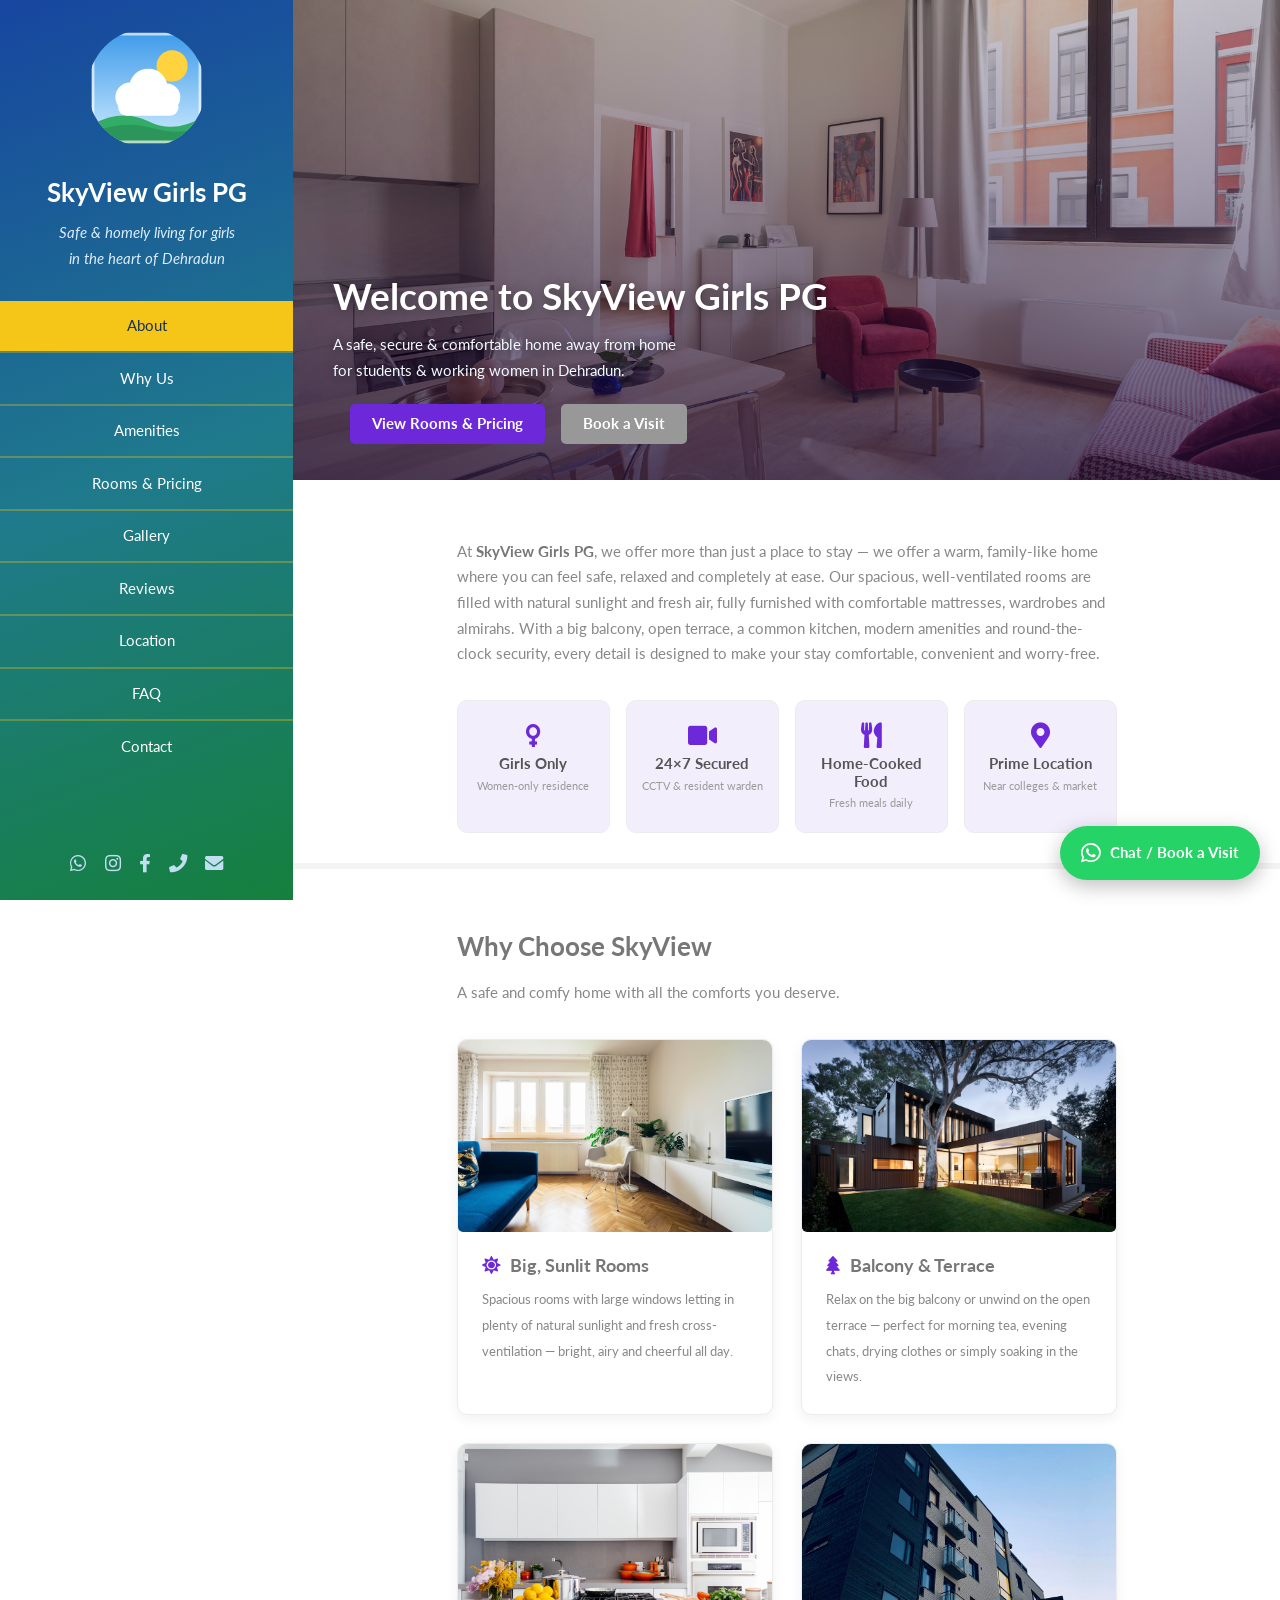
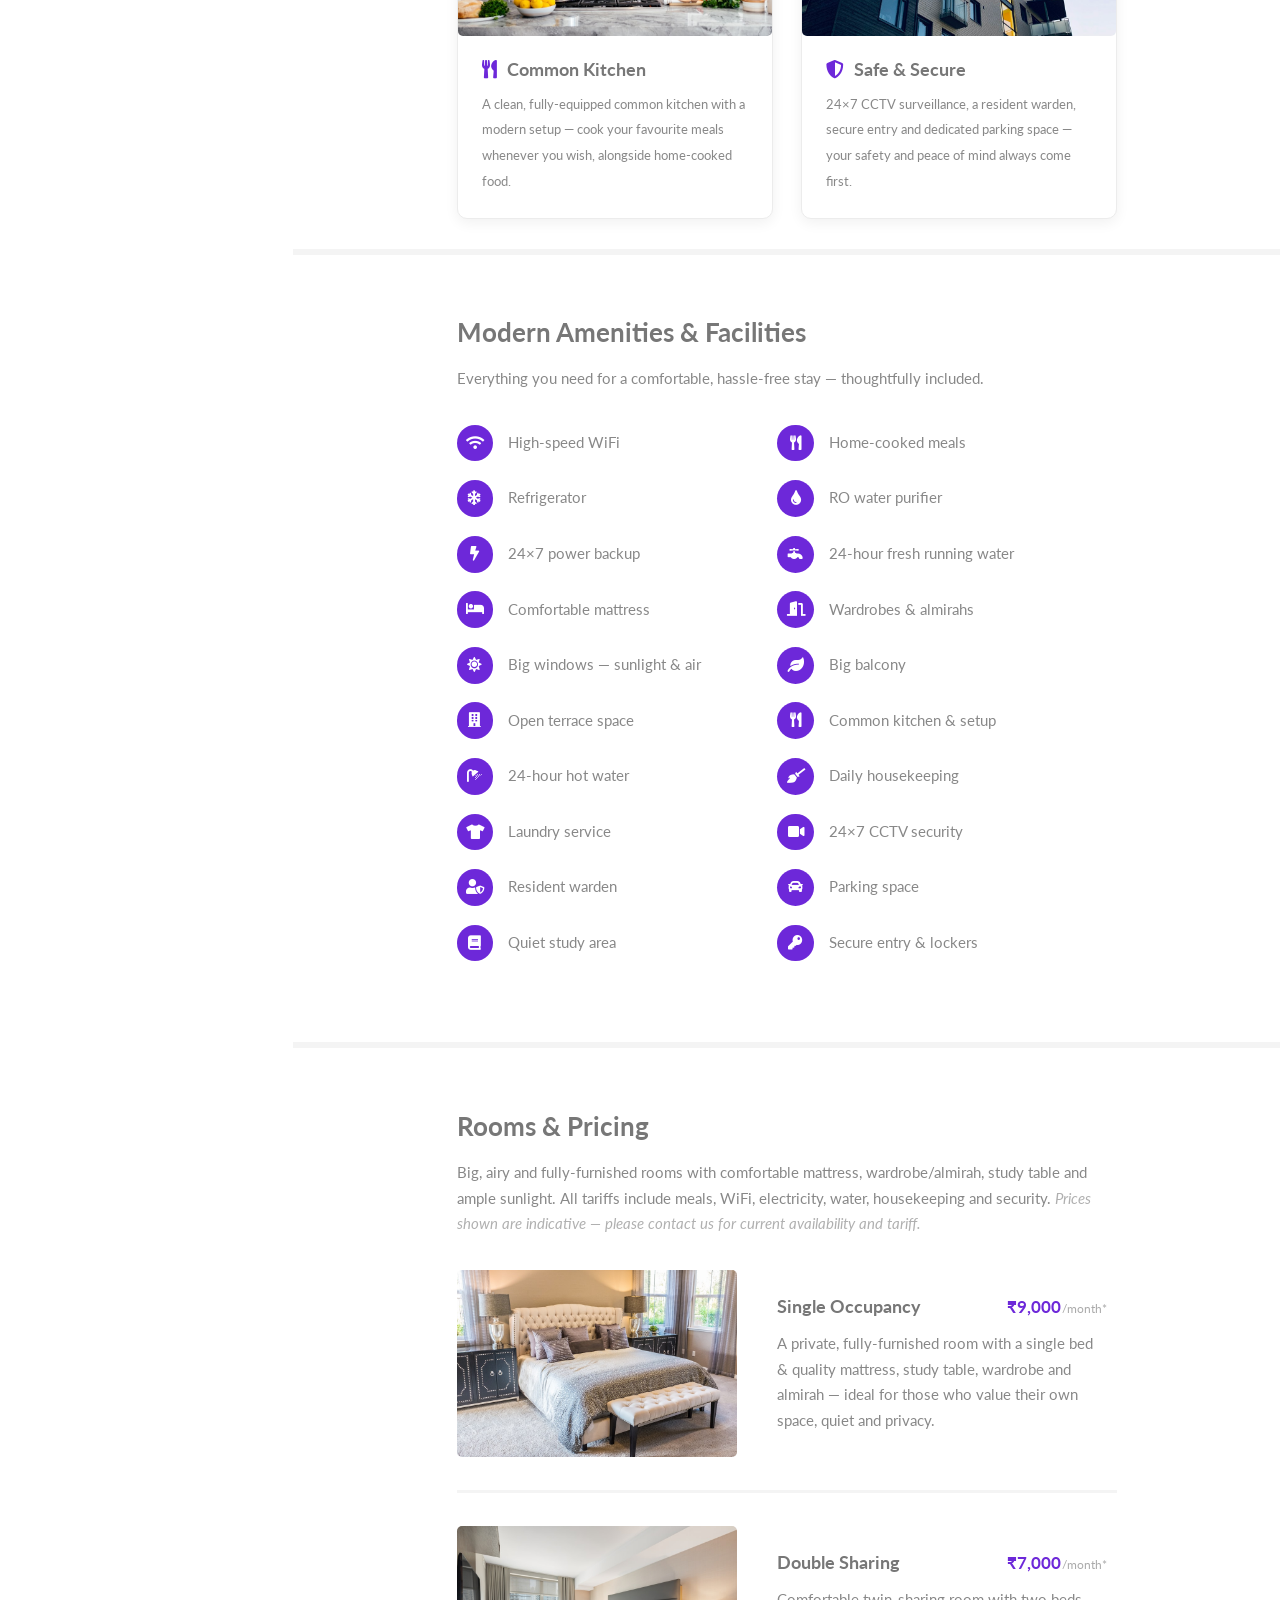
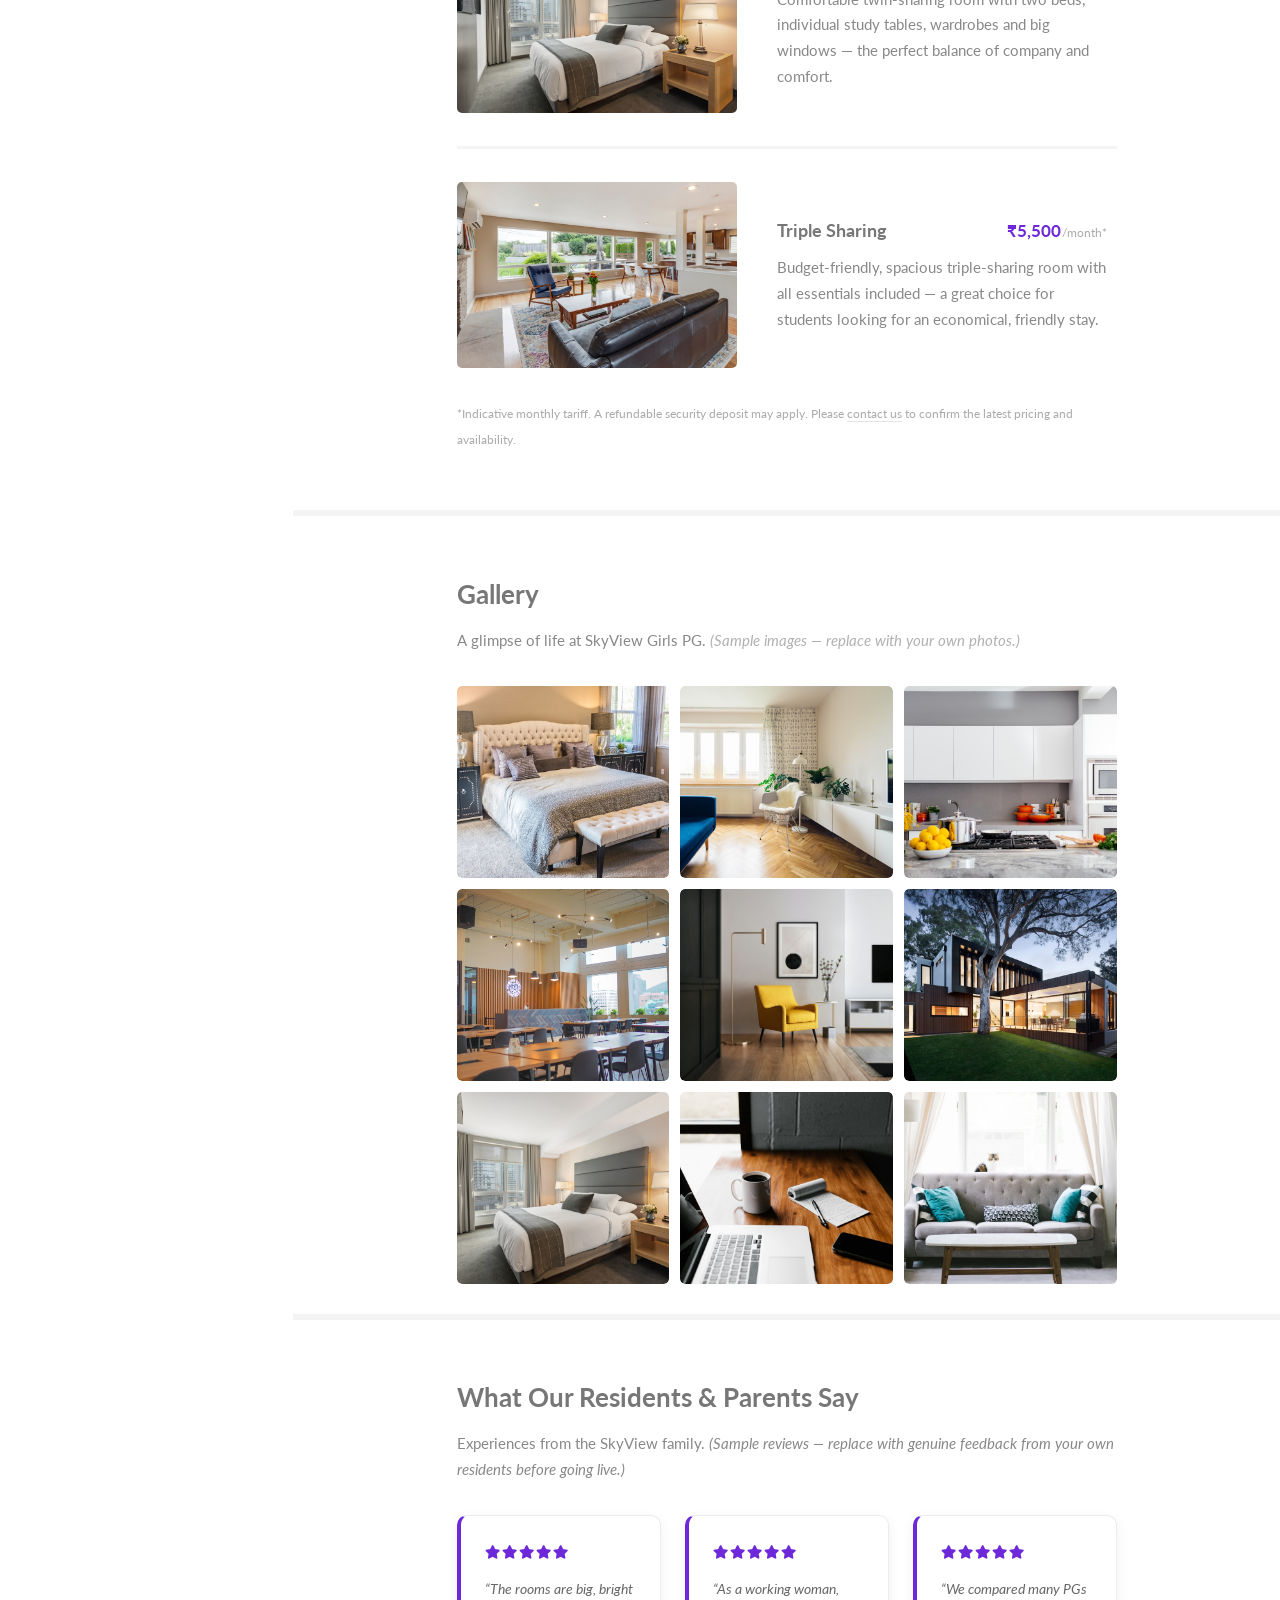
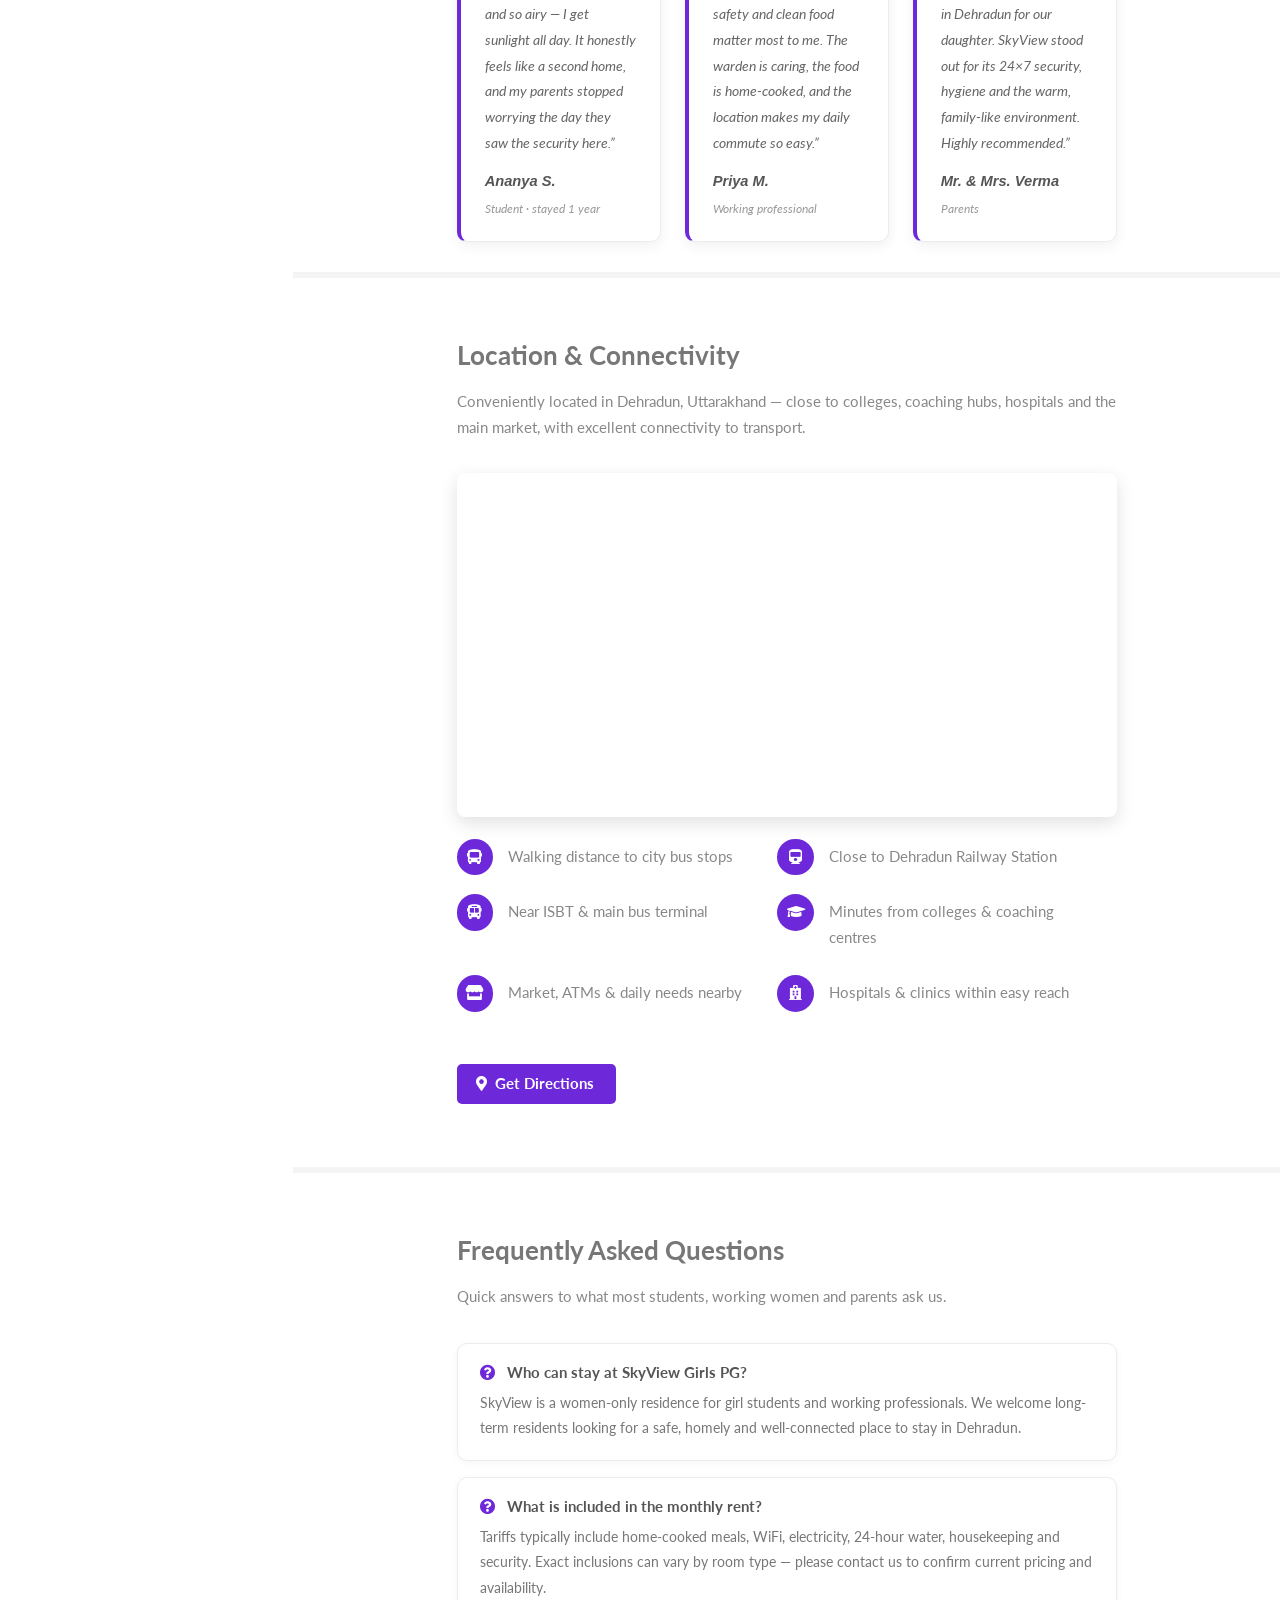
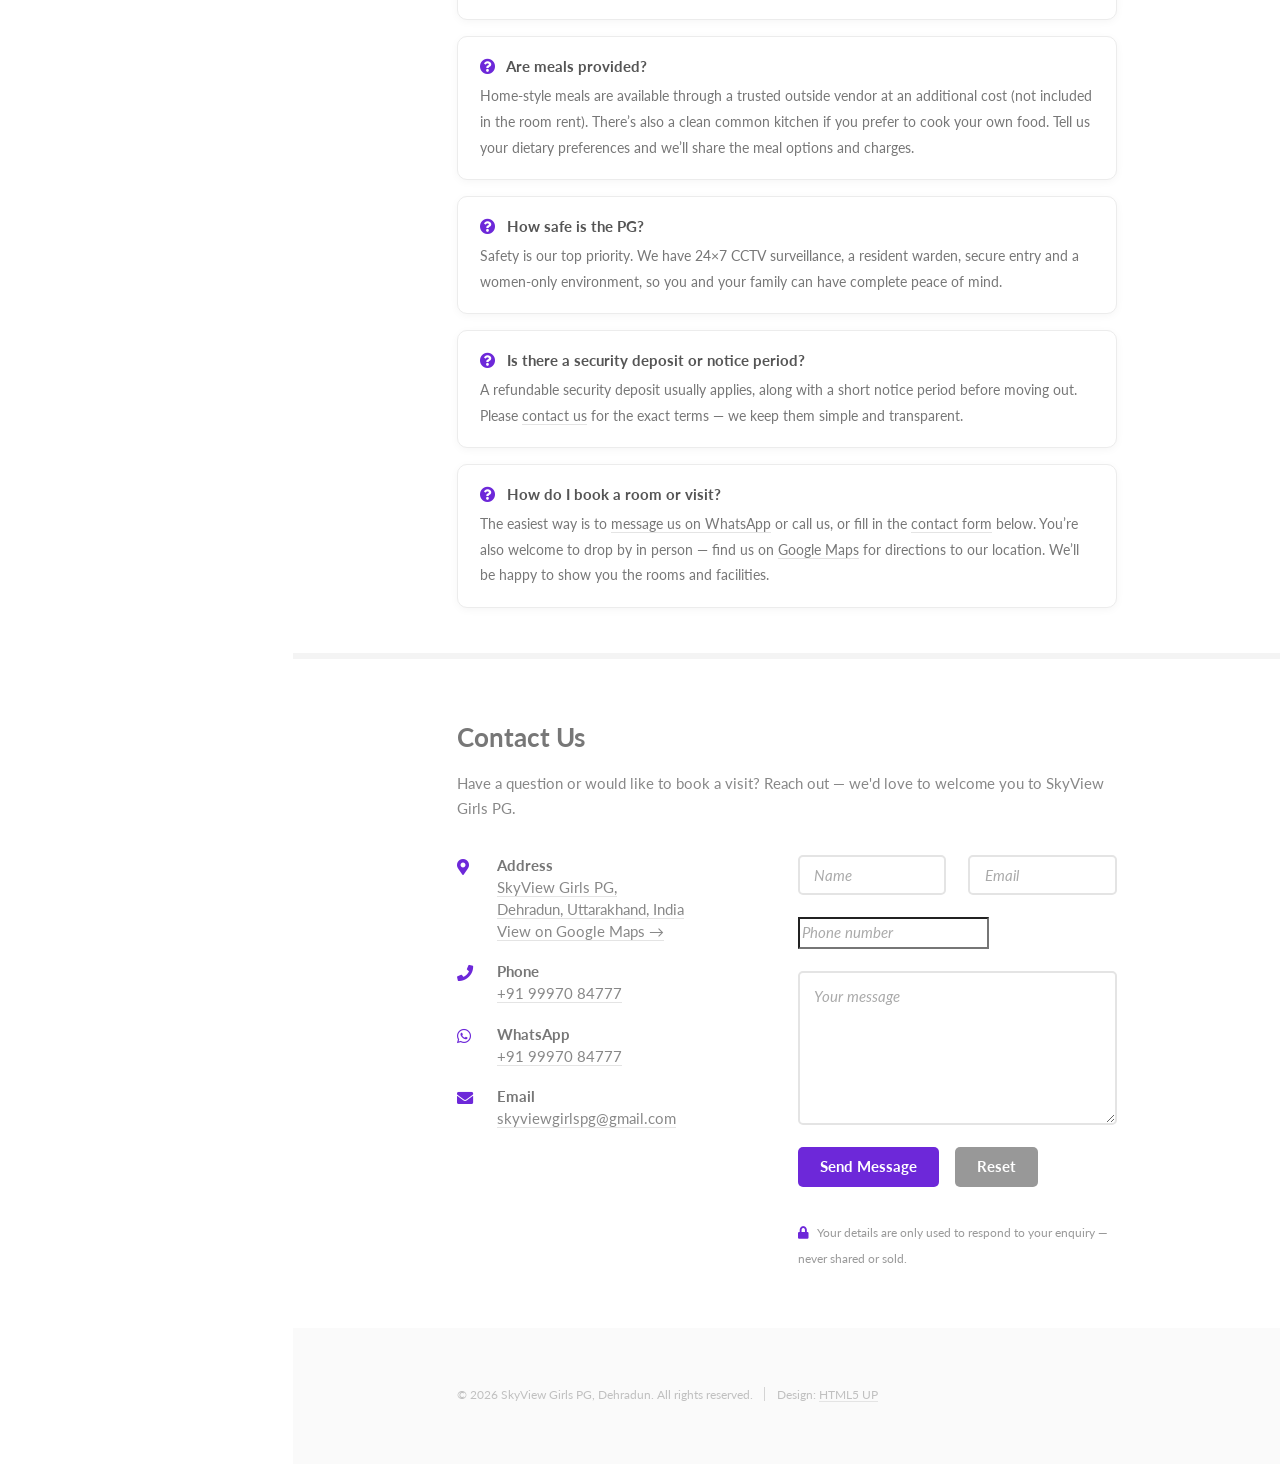
==== commit 2d232b3b: "Add files via upload" ====
--- a/index.html
+++ b/index.html
@@ -79,6 +79,7 @@
 				"latitude": 30.3165,
 				"longitude": 78.0322
 			},
+			"hasMap": "https://maps.app.goo.gl/1UruyWRMV9pZRRxg6",
 			"openingHoursSpecification": {
 				"@type": "OpeningHoursSpecification",
 				"dayOfWeek": ["Monday","Tuesday","Wednesday","Thursday","Friday","Saturday","Sunday"],
@@ -355,7 +356,7 @@
 										</div>
 										<div class="faq-item">
 											<h4><i class="icon solid fa-question-circle" aria-hidden="true"></i> Are meals provided?</h4>
-											<p>Yes &mdash; fresh, home-style meals are served, and there is also a clean common kitchen if you wish to cook your own food. Let us know about any dietary preferences.</p>
+											<p>Home-style meals are available through a trusted outside vendor at an additional cost (not included in the room rent). There&rsquo;s also a clean common kitchen if you prefer to cook your own food. Tell us your dietary preferences and we&rsquo;ll share the meal options and charges.</p>
 										</div>
 										<div class="faq-item">
 											<h4><i class="icon solid fa-question-circle" aria-hidden="true"></i> How safe is the PG?</h4>
@@ -367,7 +368,7 @@
 										</div>
 										<div class="faq-item">
 											<h4><i class="icon solid fa-question-circle" aria-hidden="true"></i> How do I book a room or visit?</h4>
-											<p>Just call or WhatsApp us, or fill in the <a href="#four">contact form</a> below. We&rsquo;ll be happy to answer your questions and arrange a visit so you can see the rooms and facilities in person.</p>
+											<p>The easiest way is to <a href="https://wa.me/919997084777" target="_blank" rel="noopener noreferrer">message us on WhatsApp</a> or call us, or fill in the <a href="#four">contact form</a> below. You&rsquo;re also welcome to drop by in person &mdash; find us on <a href="https://maps.app.goo.gl/1UruyWRMV9pZRRxg6" target="_blank" rel="noopener noreferrer">Google Maps</a> for directions to our location. We&rsquo;ll be happy to show you the rooms and facilities.</p>
 										</div>
 									</div>
 								</div>
@@ -382,7 +383,7 @@
 									<div class="row">
 										<div class="col-6 col-12-medium">
 											<ul class="contact-list">
-												<li class="icon solid fa-map-marker-alt"><strong>Address</strong><br />SkyView Girls PG,<br />Dehradun, Uttarakhand, India</li>
+												<li class="icon solid fa-map-marker-alt"><strong>Address</strong><br /><a href="https://maps.app.goo.gl/1UruyWRMV9pZRRxg6" target="_blank" rel="noopener noreferrer">SkyView Girls PG,<br />Dehradun, Uttarakhand, India</a><br /><a href="https://maps.app.goo.gl/1UruyWRMV9pZRRxg6" target="_blank" rel="noopener noreferrer">View on Google Maps &rarr;</a></li>
 												<li class="icon solid fa-phone"><strong>Phone</strong><br /><a href="tel:+919997084777">+91 99970 84777</a></li>
 												<li class="icon brands fa-whatsapp"><strong>WhatsApp</strong><br /><a href="https://wa.me/919997084777" target="_blank" rel="noopener noreferrer">+91 99970 84777</a></li>
 												<li class="icon solid fa-envelope"><strong>Email</strong><br /><a href="mailto:skyviewgirlspg@gmail.com">skyviewgirlspg@gmail.com</a></li>
--- a/assets/css/custom.css
+++ b/assets/css/custom.css
@@ -307,3 +307,66 @@
 	.whatsapp-fab span { display: none; }
 	.whatsapp-fab i { font-size: 1.65rem; }
 }
+
+
+/* ============================================================
+   SIDEBAR — position LEFT + blue/green/yellow colour scheme
+   (overrides the template, which placed the sidebar on the right)
+   ============================================================ */
+
+/* ---- Move sidebar to the LEFT ---- */
+#header { left: 0; right: auto; }
+#wrapper { padding-left: 23em; padding-right: 0; }
+
+@media screen and (max-width: 1680px) {
+	#wrapper { padding-left: 21em; padding-right: 0; }
+}
+@media screen and (max-width: 1280px) {
+	#wrapper { padding-left: 20em; padding-right: 0; }
+}
+
+/* Off-canvas drawer slides in from the LEFT on tablet/mobile */
+@media screen and (max-width: 1024px) {
+	#header {
+		left: 0; right: auto;
+		-webkit-transform: translateX(-23em);
+		transform: translateX(-23em);
+	}
+	#wrapper { padding-left: 0; }
+	body.header-visible #wrapper,
+	body.header-visible #titleBar {
+		-webkit-transform: translateX(23em);
+		transform: translateX(23em);
+	}
+	#titleBar .toggle { left: 0; right: auto; }
+	#titleBar .toggle:before { left: 0; right: auto; background: #1746a0; }
+}
+@media screen and (max-width: 736px) {
+	#header {
+		-webkit-transform: translateX(-17em);
+		transform: translateX(-17em);
+	}
+	body.header-visible #wrapper,
+	body.header-visible #titleBar {
+		-webkit-transform: translateX(17em);
+		transform: translateX(17em);
+	}
+}
+
+/* ---- Sidebar colours: blue -> teal -> green, with yellow accents ----
+   (white text stays legible because every gradient stop is dark enough;
+    yellow is used only as an accent, never behind body text) */
+#header {
+	background: linear-gradient(160deg, #1746a0 0%, #1f7a8c 52%, #15803d 100%);
+}
+#header > nav ul li {
+	border-top-color: rgba(245, 197, 24, 0.32);   /* subtle yellow separators */
+}
+#header > nav ul li a.active {
+	background: #f5c518 !important;                /* yellow active item */
+	color: #15324f !important;                     /* dark text on yellow */
+}
+
+/* ---- Trust strip: keep label and sub-label on clearly separate lines ---- */
+.trust-strip li span { display: block; }
+.trust-strip li small { display: block; margin-top: 0.3rem; line-height: 1.35; }
